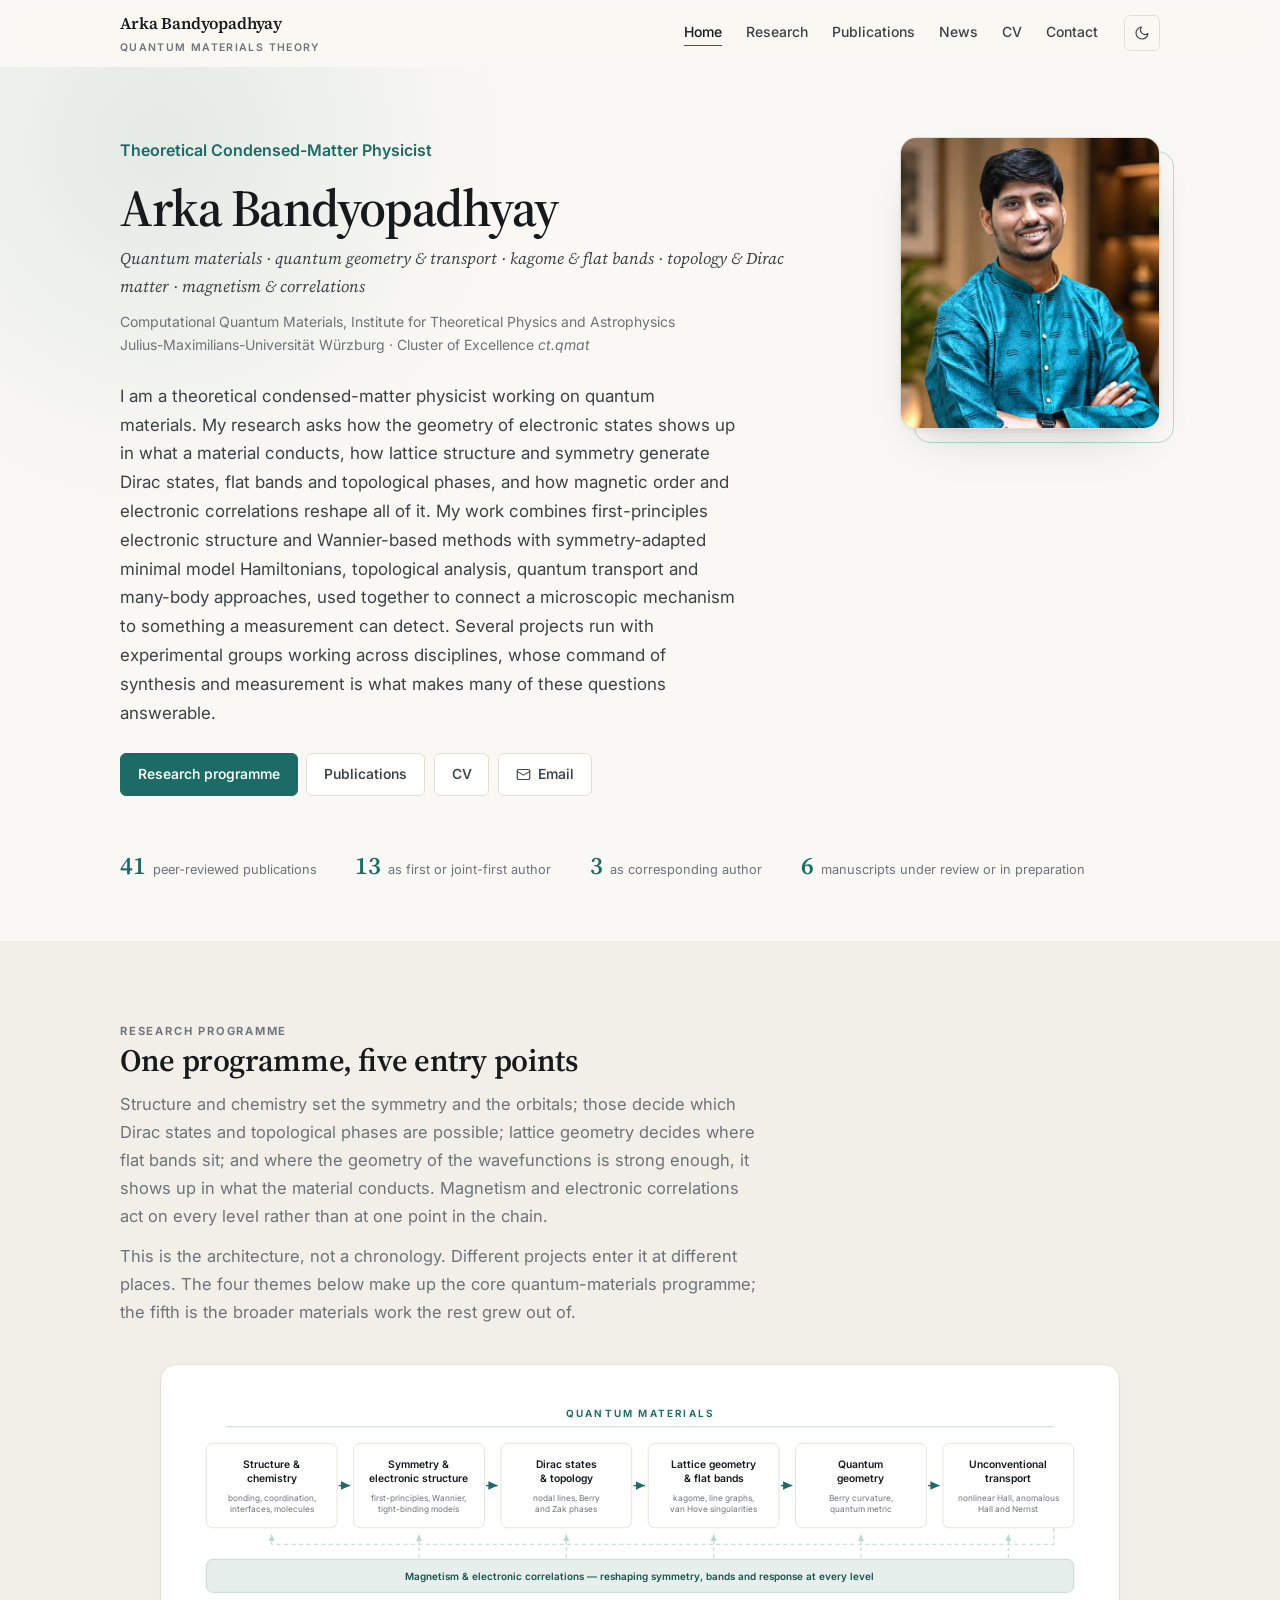
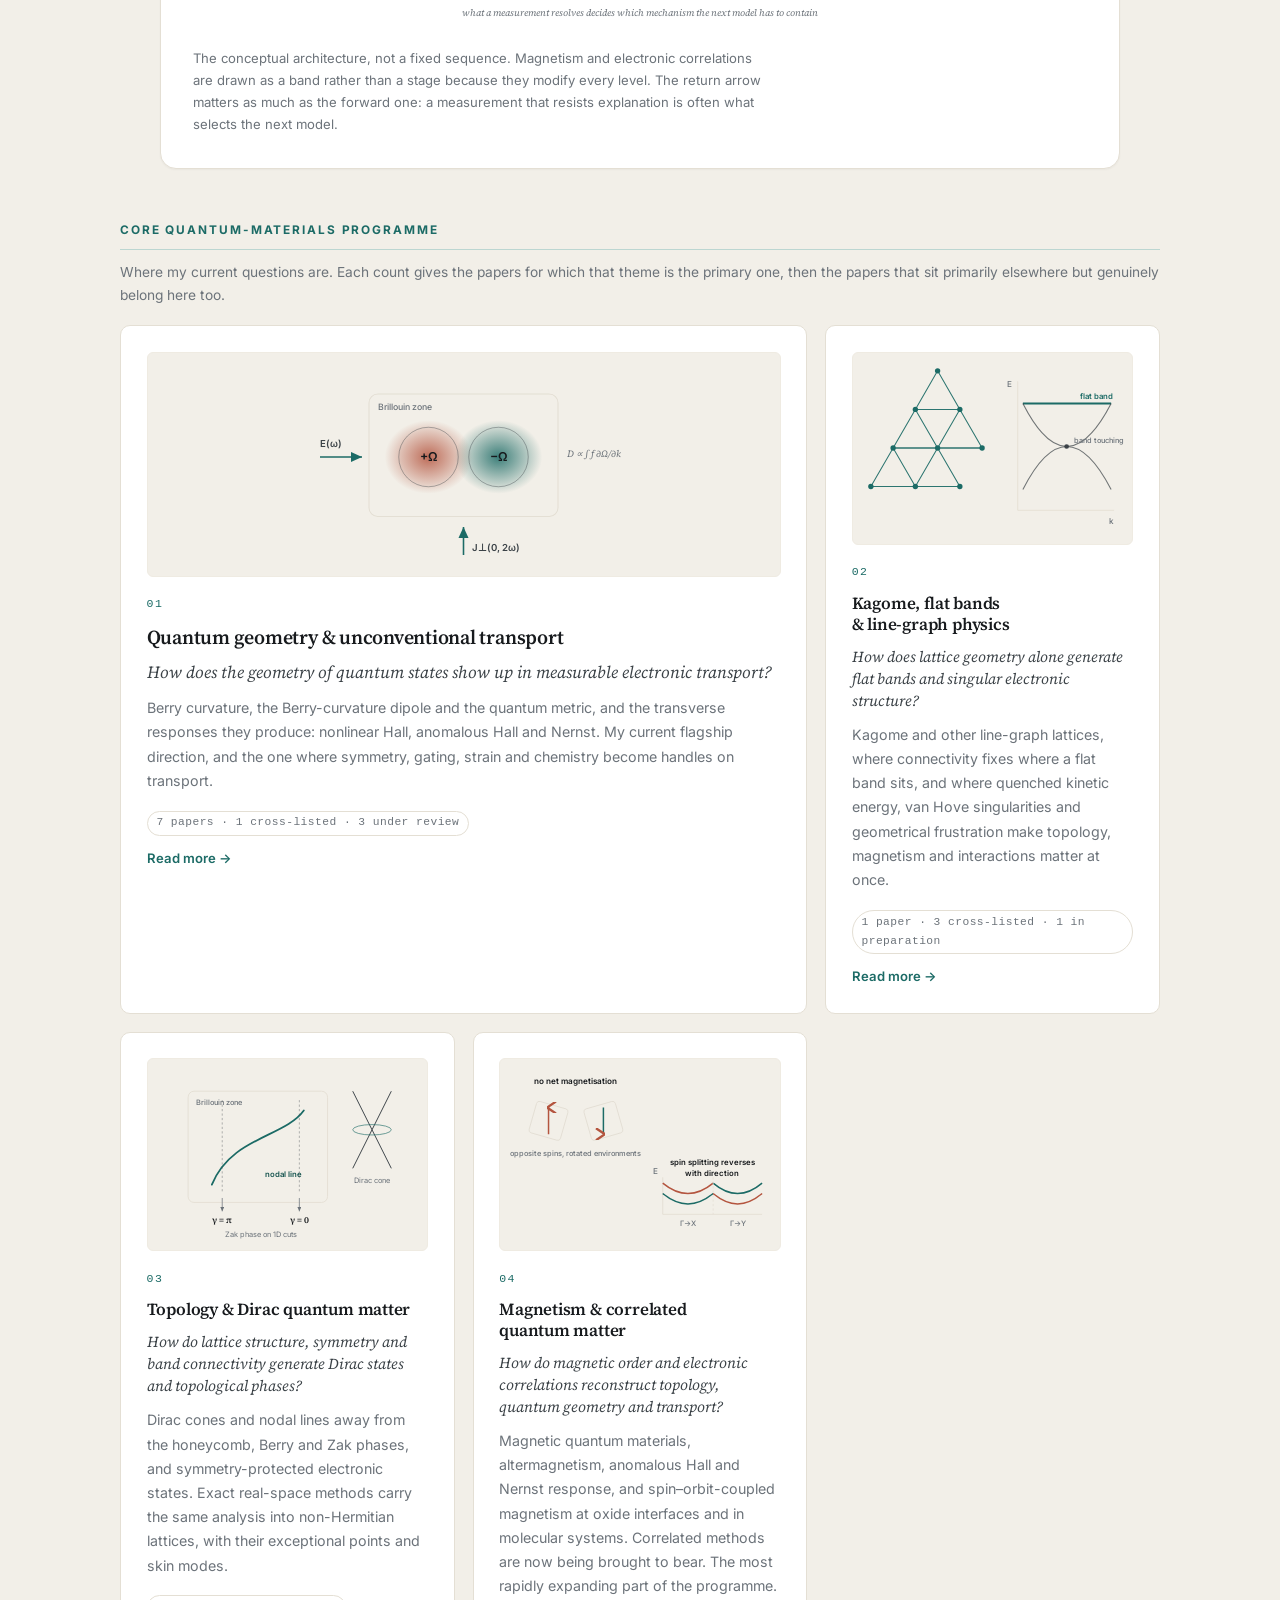
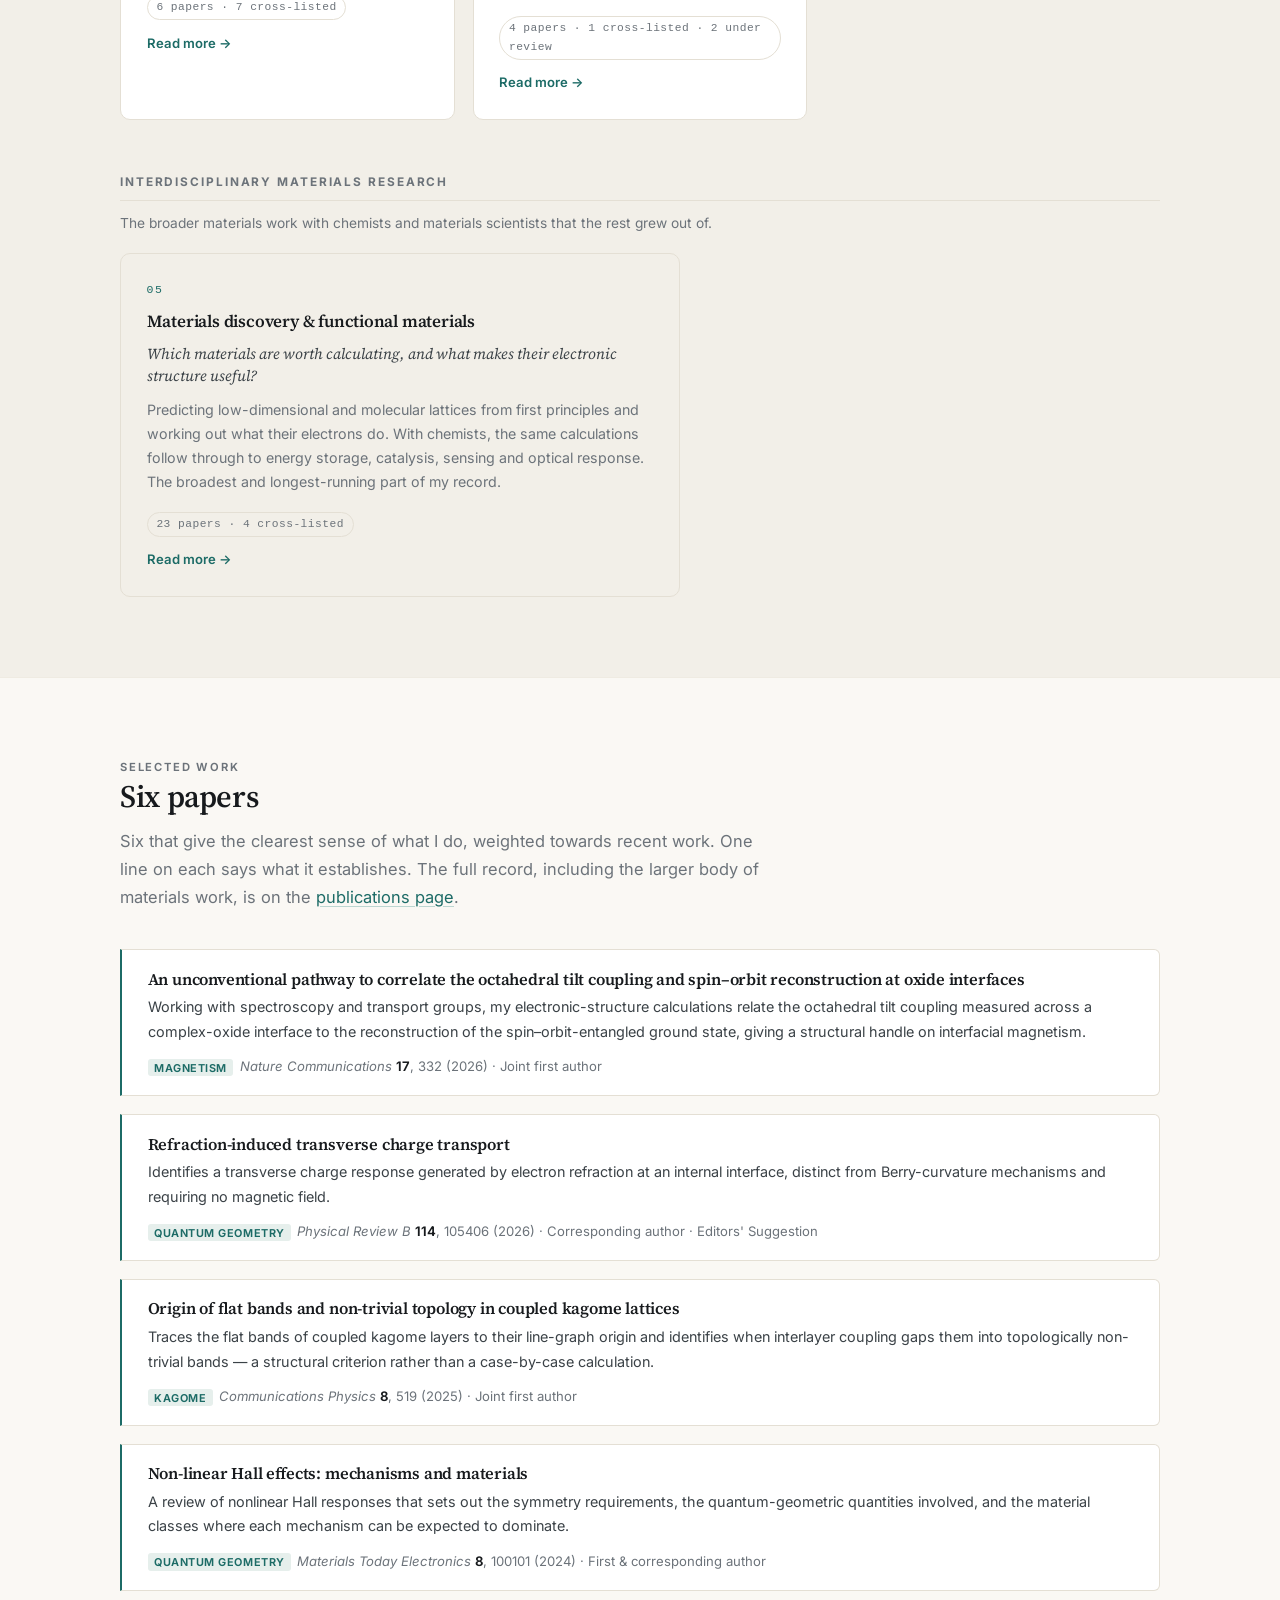
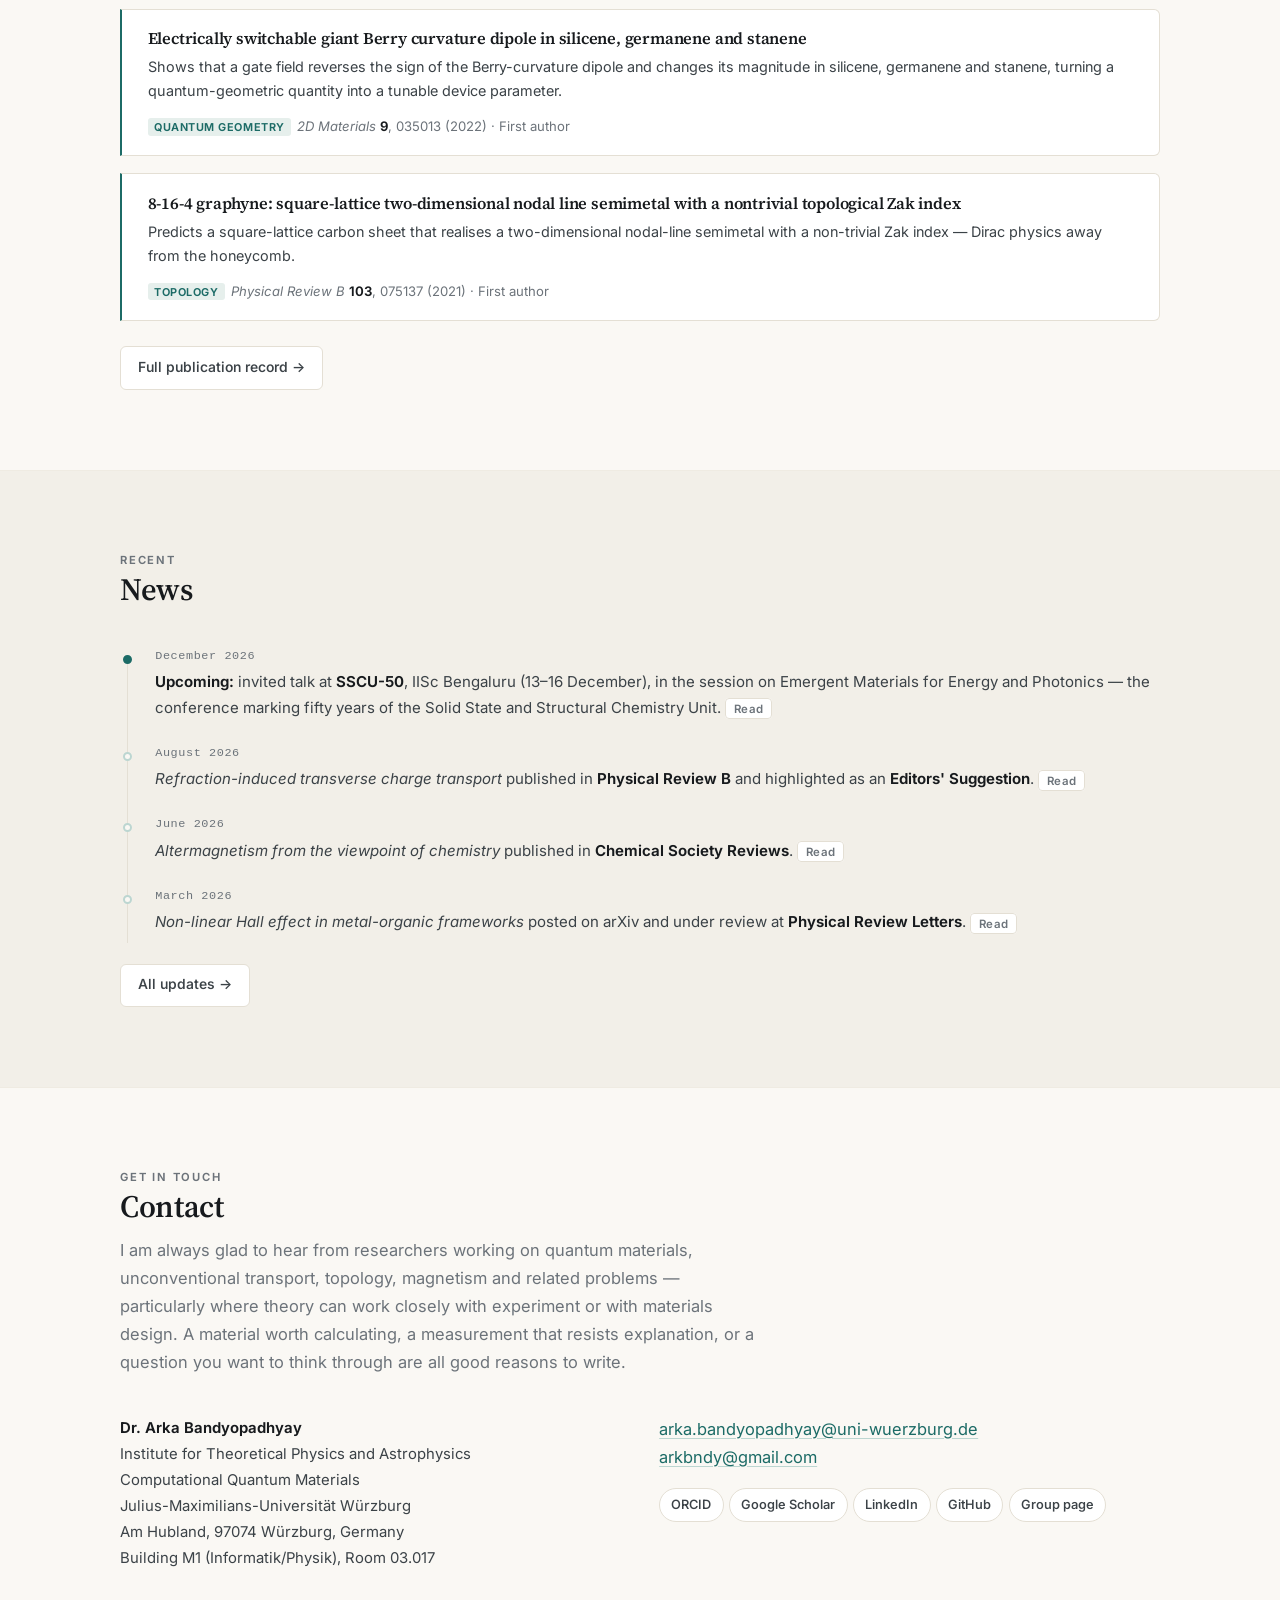
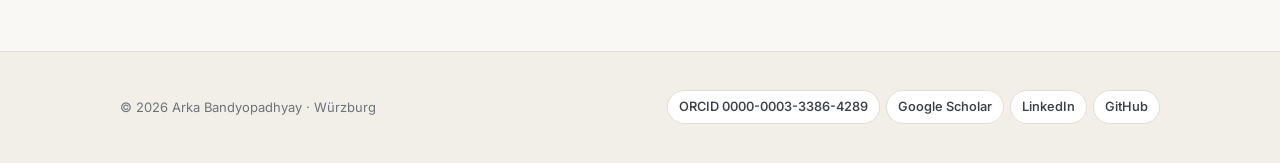
==== index.html @ 9d1864e3 "Rework the methods sentence on the home page Minimal model Hamiltonians named explicitly, the hedge " ====
<!DOCTYPE html>
<html lang="en">
<head>
<meta charset="utf-8">
<meta name="viewport" content="width=device-width, initial-scale=1">
<title>Arka Bandyopadhyay — Quantum Materials Theory</title>
<meta name="description" content="Arka Bandyopadhyay is a theoretical condensed-matter physicist at Universität Würzburg working on quantum materials: quantum geometry and unconventional transport, kagome and flat-band physics, topology and Dirac matter, magnetism and electronic correlations.">
<meta name="author" content="Arka Bandyopadhyay">
<link rel="canonical" href="https://arkbndy.github.io/">

<meta property="og:type" content="profile">
<meta property="og:site_name" content="Arka Bandyopadhyay">
<meta property="og:title" content="Arka Bandyopadhyay — Quantum Materials Theory">
<meta property="og:description" content="Arka Bandyopadhyay is a theoretical condensed-matter physicist at Universität Würzburg working on quantum materials: quantum geometry and unconventional transport, kagome and flat-band physics, topology and Dirac matter, magnetism and electronic correlations.">
<meta property="og:url" content="https://arkbndy.github.io/">
<meta property="og:image" content="https://arkbndy.github.io/assets/img/portrait.jpg">
<meta name="twitter:card" content="summary">

<link rel="preconnect" href="https://fonts.googleapis.com">
<link rel="preconnect" href="https://fonts.gstatic.com" crossorigin>
<link href="https://fonts.googleapis.com/css2?family=Inter:wght@400;500;600;700&family=Source+Serif+4:ital,opsz,wght@0,8..60,400;0,8..60,600;1,8..60,400&display=swap" rel="stylesheet">
<link rel="stylesheet" href="assets/css/style.css">
<link rel="icon" href="assets/img/favicon.svg" type="image/svg+xml">

<script type="application/ld+json">
{
  "@context": "https://schema.org",
  "@type": "Person",
  "name": "Arka Bandyopadhyay",
  "givenName": "Arka",
  "familyName": "Bandyopadhyay",
  "jobTitle": "Postdoctoral Researcher in Theoretical Condensed Matter Physics",
  "email": "mailto:arka.bandyopadhyay@uni-wuerzburg.de",
  "url": "https://arkbndy.github.io/",
  "image": "https://arkbndy.github.io/assets/img/portrait.jpg",
  "affiliation": {
    "@type": "Organization",
    "name": "Julius-Maximilians-Universit\u00e4t W\u00fcrzburg",
    "department": "Institute for Theoretical Physics and Astrophysics"
  },
  "memberOf": { "@type": "Organization", "name": "Cluster of Excellence ct.qmat" },
  "knowsAbout": ["Quantum materials","Theoretical condensed matter physics","Quantum geometry",
    "Berry curvature","Nonlinear Hall effect","Topological materials","Flat bands","Kagome lattices",
    "Altermagnetism","Electronic correlations","Spin-orbit coupling","Oxide interfaces",
    "Density functional theory","Wannier functions","Quantum transport","Two-dimensional materials"],
  "identifier": "https://orcid.org/0000-0003-3386-4289",
  "sameAs": [
    "https://orcid.org/0000-0003-3386-4289",
    "https://scholar.google.com/citations?user=EcM27vQAAAAJ",
    "https://www.linkedin.com/in/arka-bandyopadhyay-315293381/",
    "https://github.com/arkbndy",
    "https://www.physik.uni-wuerzburg.de/en/cqm/team/postdocs/dr-arka-bandyopadhyay/"
  ]
}
</script>
</head>
<body>
<a class="skip" href="#main">Skip to content</a>

<header class="site-header">
  <div class="wrap nav">
    <a class="brand" href="index.html"><b>Arka Bandyopadhyay</b><span>Quantum Materials Theory</span></a>
    <nav aria-label="Primary">
      <ul class="nav-links" id="nav-links">
        <li><a href="index.html" aria-current="page">Home</a></li>
        <li><a href="research.html">Research</a></li>
        <li><a href="publications.html">Publications</a></li>
        <li><a href="news.html">News</a></li>
        <li><a href="cv.html">CV</a></li>
        <li><a href="index.html#contact">Contact</a></li>
      </ul>
    </nav>
    <button class="icon-btn theme-toggle" type="button" aria-label="Switch colour theme">
      <svg class="icon-moon" viewBox="0 0 24 24" fill="none" stroke="currentColor" stroke-width="1.7" stroke-linecap="round" stroke-linejoin="round" aria-hidden="true"><path d="M21 12.8A9 9 0 1 1 11.2 3a7 7 0 0 0 9.8 9.8z"/></svg>
      <svg class="icon-sun" viewBox="0 0 24 24" fill="none" stroke="currentColor" stroke-width="1.7" stroke-linecap="round" stroke-linejoin="round" aria-hidden="true"><circle cx="12" cy="12" r="4"/><path d="M12 2v2M12 20v2M4.9 4.9l1.4 1.4M17.7 17.7l1.4 1.4M2 12h2M20 12h2M4.9 19.1l1.4-1.4M17.7 6.3l1.4-1.4"/></svg>
    </button>
    <button class="icon-btn nav-toggle" type="button" aria-label="Open menu" aria-expanded="false" aria-controls="nav-links">
      <svg viewBox="0 0 24 24" fill="none" stroke="currentColor" stroke-width="2" stroke-linecap="round" aria-hidden="true"><path d="M3 6h18M3 12h18M3 18h18"/></svg>
    </button>
  </div>
</header>
<main id="main">

<section class="hero">
  <div class="wrap">
    <div class="hero-grid">
      <div>
        <p class="kicker">Theoretical Condensed-Matter Physicist</p>
        <h1>Arka Bandyopadhyay</h1>
        <p class="keywords">Quantum materials &middot; quantum geometry &amp; transport &middot; kagome &amp; flat bands &middot; topology &amp; Dirac matter &middot; magnetism &amp; correlations</p>
        <p class="affil">Computational Quantum Materials, Institute for Theoretical Physics and Astrophysics<br>
          Julius-Maximilians-Universit&auml;t W&uuml;rzburg &middot; Cluster of Excellence <em>ct.qmat</em></p>
        <p class="lede">I am a theoretical condensed-matter physicist working on quantum materials.
          My research asks how the geometry of electronic states shows up in what a material conducts, how
          lattice structure and symmetry generate Dirac states, flat bands and topological phases, and how
          magnetic order and electronic correlations reshape all of it. My work combines first-principles
          electronic structure and Wannier-based methods with symmetry-adapted minimal model Hamiltonians,
          topological analysis, quantum transport and many-body approaches, used together to connect a
          microscopic mechanism to something a measurement can detect. Several projects run with
          experimental groups working across disciplines, whose command of synthesis and measurement is
          what makes many of these questions answerable.</p>
        <div class="actions">
          <a class="btn btn--primary" href="research.html">Research programme</a>
          <a class="btn" href="publications.html">Publications</a>
          <a class="btn" href="cv.html">CV</a>
          <a class="btn" href="mailto:arka.bandyopadhyay@uni-wuerzburg.de">
            <svg viewBox="0 0 24 24" fill="none" stroke="currentColor" stroke-width="1.8" stroke-linecap="round" stroke-linejoin="round" aria-hidden="true"><rect x="2" y="4" width="20" height="16" rx="2"/><path d="m2 7 10 6 10-6"/></svg>
            Email</a>
        </div>
      </div>
      <div class="portrait-frame">
        <img class="portrait" src="assets/img/portrait.jpg" width="560" height="627"
             alt="Arka Bandyopadhyay">
      </div>
    </div>
  </div>
</section>

<section class="section" style="padding-block:0 clamp(2.4rem,5vw,3.4rem)">
  <div class="wrap"><div class="record" id="record"></div></div>
</section>

<section class="section section--tint" id="programme">
  <div class="wrap">
    <div class="section-head">
      <p class="eyebrow">Research programme</p>
      <h2>One programme, five entry points</h2>
      <p>Structure and chemistry set the symmetry and the orbitals; those decide which Dirac states and
        topological phases are possible; lattice geometry decides where flat bands sit; and where the
        geometry of the wavefunctions is strong enough, it shows up in what the material conducts.
        Magnetism and electronic correlations act on every level rather than at one point in the
        chain.</p>
      <p>This is the architecture, not a chronology. Different projects enter it at different places. The
        four themes below make up the core quantum-materials programme; the fifth is the broader materials
        work the rest grew out of.</p>
    </div>
    <figure class="map">
      <div class="map-scroll" tabindex="0" role="group" aria-label="Diagram: how the research programme moves from structure to measurement (scrollable)"><svg viewBox="0 0 1080 280" role="img" aria-labelledby="maptitle mapdesc">
  <title id="maptitle">The conceptual architecture of the research programme</title>
  <desc id="mapdesc">Six linked levels: materials and structure; symmetry and electronic structure;
  Dirac states and topology; lattice geometry and flat bands; quantum geometry; unconventional transport
  and measurable response. A band beneath them marks magnetism and electronic correlations, which modify
  every level, and a return arrow runs from measurement back to the models.</desc>
  <defs>
    <marker id="mArrow" markerWidth="9" markerHeight="9" refX="7" refY="3.2" orient="auto">
      <path d="M0,0 L7,3.2 L0,6.4 z" style="fill:var(--accent)"/>
    </marker>
    <marker id="mArrowSoft" markerWidth="8" markerHeight="8" refX="6.4" refY="2.9" orient="auto">
      <path d="M0,0 L6.4,2.9 L0,5.8 z" style="fill:var(--accent-line)"/>
    </marker>
  </defs>

  <text x="540" y="24" text-anchor="middle" style="fill:var(--accent);font:650 12px var(--sans);letter-spacing:.22em">QUANTUM MATERIALS</text>
  <line x1="40" y1="36" x2="1040" y2="36" style="stroke:var(--accent-line);stroke-width:1"/>

  <g style="fill:var(--surface);stroke:var(--rule);stroke-width:1">
    <rect x="16"  y="56" width="158" height="102" rx="8"/>
    <rect x="194" y="56" width="158" height="102" rx="8"/>
    <rect x="372" y="56" width="158" height="102" rx="8"/>
    <rect x="550" y="56" width="158" height="102" rx="8"/>
    <rect x="728" y="56" width="158" height="102" rx="8"/>
    <rect x="906" y="56" width="158" height="102" rx="8"/>
  </g>

  <g style="fill:var(--ink);font:600 12.5px var(--sans)" text-anchor="middle">
    <text x="95"  y="86">Structure &amp;</text><text x="95"  y="103">chemistry</text>
    <text x="273" y="86">Symmetry &amp;</text><text x="273" y="103">electronic structure</text>
    <text x="451" y="86">Dirac states</text><text x="451" y="103">&amp; topology</text>
    <text x="629" y="86">Lattice geometry</text><text x="629" y="103">&amp; flat bands</text>
    <text x="807" y="86">Quantum</text><text x="807" y="103">geometry</text>
    <text x="985" y="86">Unconventional</text><text x="985" y="103">transport</text>
  </g>
  <g style="fill:var(--muted);font:400 10px var(--sans)" text-anchor="middle">
    <text x="95"  y="126">bonding, coordination,</text><text x="95"  y="139">interfaces, molecules</text>
    <text x="273" y="126">first-principles, Wannier,</text><text x="273" y="139">tight-binding models</text>
    <text x="451" y="126">nodal lines, Berry</text><text x="451" y="139">and Zak phases</text>
    <text x="629" y="126">kagome, line graphs,</text><text x="629" y="139">van Hove singularities</text>
    <text x="807" y="126">Berry curvature,</text><text x="807" y="139">quantum metric</text>
    <text x="985" y="126">nonlinear Hall, anomalous</text><text x="985" y="139">Hall and Nernst</text>
  </g>

  <g style="stroke:var(--accent);stroke-width:1.6;fill:none" marker-end="url(#mArrow)">
    <path d="M176 107 H190"/><path d="M354 107 H368"/><path d="M532 107 H546"/>
    <path d="M710 107 H724"/><path d="M888 107 H902"/>
  </g>

  <rect x="16" y="196" width="1048" height="40" rx="8" style="fill:var(--accent-soft);stroke:var(--accent-line);stroke-width:1"/>
  <text x="540" y="221" text-anchor="middle" style="fill:var(--accent-2);font:600 12px var(--sans)">Magnetism &amp; electronic correlations &mdash; reshaping symmetry, bands and response at every level</text>
  <g style="stroke:var(--accent-line);stroke-width:1.3;fill:none;stroke-dasharray:4 4" marker-end="url(#mArrowSoft)">
    <path d="M273 194 V166"/><path d="M451 194 V166"/><path d="M629 194 V166"/>
    <path d="M807 194 V166"/><path d="M985 194 V166"/>
  </g>

  <path d="M1040 158 V178 H95 V166" style="stroke:var(--accent-line);stroke-width:1.3;fill:none;stroke-dasharray:5 4" marker-end="url(#mArrowSoft)"/>
  <text x="540" y="264" text-anchor="middle" style="fill:var(--muted);font:italic 400 11.5px var(--serif)">what a measurement resolves decides which mechanism the next model has to contain</text>
</svg></div>
      <figcaption>The conceptual architecture, not a fixed sequence. Magnetism and electronic
        correlations are drawn as a band rather than a stage because they modify every level. The return
        arrow matters as much as the forward one: a measurement that resists explanation is often what
        selects the next model.</figcaption>
    </figure>
    <div class="tier-head" style="margin-top:var(--s6)">
      <h3>Core quantum-materials programme</h3>
      <p>Where my current questions are. Each count gives the papers for which that theme is the primary
        one, then the papers that sit primarily elsewhere but genuinely belong here too.</p>
    </div>
    <div class="pillars">
        <a class="pillar-card pillar-card--lead" href="research.html#geometry">
          <span class="card-fig" aria-hidden="true"><svg viewBox="0 0 360 240" role="img" aria-label="Berry curvature distributed asymmetrically over a Fermi surface, converting a drive at frequency omega into a transverse current at twice omega">
  <defs>
    <radialGradient id="gPos"><stop offset="0" stop-color="#b4553f" stop-opacity=".85"/><stop offset="1" stop-color="#b4553f" stop-opacity="0"/></radialGradient>
    <radialGradient id="gNeg"><stop offset="0" stop-color="#1c6b66" stop-opacity=".85"/><stop offset="1" stop-color="#1c6b66" stop-opacity="0"/></radialGradient>
    <marker id="gArr" markerWidth="9" markerHeight="9" refX="7" refY="3.2" orient="auto"><path d="M0,0 L7,3.2 L0,6.4 z" style="fill:var(--accent)"/></marker>
  </defs>
  <rect x="72" y="40" width="216" height="140" rx="10" style="fill:none;stroke:var(--rule);stroke-width:1.2"/>
  <text x="82" y="58" style="fill:var(--muted);font:500 10px var(--sans)">Brillouin zone</text>
  <ellipse cx="140" cy="112" rx="50" ry="42" fill="url(#gPos)"/>
  <ellipse cx="220" cy="112" rx="50" ry="42" fill="url(#gNeg)"/>
  <path d="M106 112 a34 34 0 1 0 68 0 a34 34 0 1 0 -68 0" style="fill:none;stroke:var(--ink-2);stroke-width:1;opacity:.45"/>
  <path d="M186 112 a34 34 0 1 0 68 0 a34 34 0 1 0 -68 0" style="fill:none;stroke:var(--ink-2);stroke-width:1;opacity:.45"/>
  <text x="140" y="117" text-anchor="middle" style="fill:var(--ink);font:600 14px var(--sans)">+&#937;</text>
  <text x="220" y="117" text-anchor="middle" style="fill:var(--ink);font:600 14px var(--sans)">&#8722;&#937;</text>
  <path d="M16 112 H64" style="stroke:var(--accent);stroke-width:1.8;fill:none" marker-end="url(#gArr)"/>
  <text x="16" y="100" style="fill:var(--ink-2);font:600 11px var(--sans)">E(&#969;)</text>
  <path d="M180 224 V192" style="stroke:var(--accent);stroke-width:1.8;fill:none" marker-end="url(#gArr)"/>
  <text x="190" y="219" style="fill:var(--ink-2);font:600 11px var(--sans)">J&#8869;(0, 2&#969;)</text>
  <text x="298" y="112" style="fill:var(--muted);font:italic 400 11px var(--serif)">D &#8733; &#8747; f &#8706;&#937;/&#8706;k</text>
</svg></span>
          <span class="n">01</span>
          <h3>Quantum geometry &amp; unconventional transport</h3>
          <p class="q">How does the geometry of quantum states show up in measurable electronic transport?</p>
          <p>Berry curvature, the Berry-curvature dipole and the quantum metric, and the transverse responses they produce: nonlinear Hall, anomalous Hall and Nernst. My current flagship direction, and the one where symmetry, gating, strain and chemistry become handles on transport.</p>
          <span class="count">7 papers &middot; 1 cross-listed &middot; 3 under review</span>
          <span class="more">Read more &rarr;</span>
        </a>
        <a class="pillar-card" href="research.html#kagome">
          <span class="card-fig" aria-hidden="true"><svg viewBox="0 0 360 240" role="img" aria-label="A kagome lattice and its band structure, showing a flat band above two dispersive bands that touch at a Dirac point">
  <g style="stroke:var(--accent);stroke-width:1.4;fill:none;opacity:.92">
    <path d="M16 172 L46 120 L76 172 Z"/><path d="M76 172 L106 120 L136 172 Z"/>
    <path d="M46 120 L76 68 L106 120 Z"/><path d="M106 120 L136 68 L166 120 Z"/>
    <path d="M76 68 L106 16 L136 68 Z"/>
    <path d="M46 120 H166"/><path d="M16 172 H136"/><path d="M76 68 H136"/>
  </g>
  <g style="fill:var(--accent)">
    <circle cx="46" cy="120" r="3.6"/><circle cx="106" cy="120" r="3.6"/><circle cx="166" cy="120" r="3.6"/>
    <circle cx="16" cy="172" r="3.6"/><circle cx="76" cy="172" r="3.6"/><circle cx="136" cy="172" r="3.6"/>
    <circle cx="76" cy="68" r="3.6"/><circle cx="136" cy="68" r="3.6"/><circle cx="106" cy="16" r="3.6"/>
  </g>
  <path d="M214 204 V30 M214 204 H344" style="stroke:var(--rule);stroke-width:1.2;fill:none"/>
  <path d="M221 60 H340" style="stroke:var(--accent);stroke-width:2.8;fill:none"/>
  <path d="M221 176 Q280 60 340 176" style="stroke:var(--ink-2);stroke-width:1.5;fill:none;opacity:.7"/>
  <path d="M221 60 Q280 176 340 60" style="stroke:var(--ink-2);stroke-width:1.5;fill:none;opacity:.7"/>
  <circle cx="280" cy="118" r="3.2" style="fill:var(--ink-2)"/>
  <text x="343" y="54" text-anchor="end" style="fill:var(--accent);font:600 10.5px var(--sans)">flat band</text>
  <text x="290" y="113" style="fill:var(--muted);font:500 10px var(--sans)">band touching</text>
  <text x="207" y="38" text-anchor="end" style="fill:var(--muted);font:500 11px var(--sans)">E</text>
  <text x="344" y="222" text-anchor="end" style="fill:var(--muted);font:500 11px var(--sans)">k</text>
</svg></span>
          <span class="n">02</span>
          <h3>Kagome, flat bands &amp; line-graph physics</h3>
          <p class="q">How does lattice geometry alone generate flat bands and singular electronic structure?</p>
          <p>Kagome and other line-graph lattices, where connectivity fixes where a flat band sits, and where quenched kinetic energy, van Hove singularities and geometrical frustration make topology, magnetism and interactions matter at once.</p>
          <span class="count">1 paper &middot; 3 cross-listed &middot; 1 in preparation</span>
          <span class="more">Read more &rarr;</span>
        </a>
        <a class="pillar-card" href="research.html#topology">
          <span class="card-fig" aria-hidden="true"><svg viewBox="0 0 360 240" role="img" aria-label="A nodal line in a two-dimensional Brillouin zone, with one-dimensional cuts on either side carrying Zak phases of pi and zero">
  <defs>
    <marker id="tArr" markerWidth="8" markerHeight="8" refX="6.2" refY="2.8" orient="auto"><path d="M0,0 L6.2,2.8 L0,5.6 z" style="fill:var(--muted)"/></marker>
  </defs>
  <rect x="46" y="34" width="188" height="150" rx="8" style="fill:none;stroke:var(--rule);stroke-width:1.2"/>
  <text x="56" y="52" style="fill:var(--muted);font:500 10px var(--sans)">Brillouin zone</text>
  <path d="M78 160 C104 96, 176 96, 202 60" style="fill:none;stroke:var(--accent);stroke-width:2.4;stroke-linecap:round"/>
  <text x="150" y="150" style="fill:var(--accent-2);font:600 10.5px var(--sans)">nodal line</text>
  <g style="stroke:var(--ink-2);stroke-width:1;opacity:.5;stroke-dasharray:3 3">
    <path d="M92 46 V172"/><path d="M196 46 V172"/>
  </g>
  <g style="stroke:var(--muted);stroke-width:1;fill:none" marker-end="url(#tArr)">
    <path d="M92 178 V196"/><path d="M196 178 V196"/>
  </g>
  <text x="92"  y="212" text-anchor="middle" style="fill:var(--ink);font:600 12px var(--serif)">&#947; = &#960;</text>
  <text x="196" y="212" text-anchor="middle" style="fill:var(--ink);font:600 12px var(--serif)">&#947; = 0</text>
  <text x="144" y="230" text-anchor="middle" style="fill:var(--muted);font:400 10px var(--sans)">Zak phase on 1D cuts</text>
  <g transform="translate(268,60)">
    <path d="M0 78 L26 26 L52 78" style="fill:none;stroke:var(--ink-2);stroke-width:1.3"/>
    <path d="M0 -26 L26 26 L52 -26" style="fill:none;stroke:var(--ink-2);stroke-width:1.3"/>
    <ellipse cx="26" cy="26" rx="26" ry="7" style="fill:none;stroke:var(--accent);stroke-width:1.2;opacity:.7"/>
    <text x="26" y="98" text-anchor="middle" style="fill:var(--muted);font:400 10px var(--sans)">Dirac cone</text>
  </g>
</svg></span>
          <span class="n">03</span>
          <h3>Topology &amp; Dirac quantum matter</h3>
          <p class="q">How do lattice structure, symmetry and band connectivity generate Dirac states and topological phases?</p>
          <p>Dirac cones and nodal lines away from the honeycomb, Berry and Zak phases, and symmetry-protected electronic states. Exact real-space methods carry the same analysis into non-Hermitian lattices, with their exceptional points and skin modes.</p>
          <span class="count">6 papers &middot; 7 cross-listed</span>
          <span class="more">Read more &rarr;</span>
        </a>
        <a class="pillar-card" href="research.html#magnetism">
          <span class="card-fig" aria-hidden="true"><svg viewBox="0 0 360 240" role="img" aria-label="Two magnetic sublattices in rotated crystal environments, and bands whose spin splitting reverses between two directions in the Brillouin zone">
  <defs><marker id="sUp" markerWidth="8" markerHeight="8" refX="4" refY="1" orient="auto"><path d="M0,6 L4,0 L8,6" style="fill:none;stroke:#b4553f;stroke-width:1.6"/></marker></defs>
  <g style="stroke:var(--rule);stroke-width:1.2;fill:none">
    <g transform="rotate(16 56 74)"><rect x="34" y="52" width="44" height="44" rx="4"/></g>
    <g transform="rotate(-16 130 74)"><rect x="108" y="52" width="44" height="44" rx="4"/></g>
  </g>
  <g style="stroke:#b4553f;stroke-width:2;fill:none"><path d="M56 92 V56" marker-end="url(#sUp)"/></g>
  <g style="stroke:var(--accent);stroke-width:2;fill:none"><path d="M130 56 V92" marker-end="url(#sUp)"/></g>
  <text x="93" y="122" text-anchor="middle" style="fill:var(--muted);font:500 10px var(--sans)">opposite spins, rotated environments</text>
  <text x="93" y="24" text-anchor="middle" style="fill:var(--ink);font:600 11px var(--sans)">no net magnetisation</text>

  <path d="M210 200 V150 M210 200 H344" style="stroke:var(--rule);stroke-width:1.2"/>
  <path d="M210 158 Q244 186 278 158" style="stroke:#b4553f;stroke-width:2;fill:none"/>
  <path d="M210 172 Q244 200 278 172" style="stroke:var(--accent);stroke-width:2;fill:none"/>
  <path d="M278 172 Q311 200 344 172" style="stroke:#b4553f;stroke-width:2;fill:none"/>
  <path d="M278 158 Q311 186 344 158" style="stroke:var(--accent);stroke-width:2;fill:none"/>
  <line x1="278" y1="150" x2="278" y2="200" style="stroke:var(--rule);stroke-width:1;stroke-dasharray:3 3"/>
  <text x="244" y="216" text-anchor="middle" style="fill:var(--muted);font:500 10px var(--sans)">&#915;&#8594;X</text>
  <text x="311" y="216" text-anchor="middle" style="fill:var(--muted);font:500 10px var(--sans)">&#915;&#8594;Y</text>
  <text x="203" y="145" text-anchor="end" style="fill:var(--muted);font:500 11px var(--sans)">E</text>
  <text x="277" y="134" text-anchor="middle" style="fill:var(--ink);font:600 10.5px var(--sans)">spin splitting reverses</text><text x="277" y="148" text-anchor="middle" style="fill:var(--ink);font:600 10.5px var(--sans)">with direction</text>
</svg></span>
          <span class="n">04</span>
          <h3>Magnetism &amp; correlated quantum matter</h3>
          <p class="q">How do magnetic order and electronic correlations reconstruct topology, quantum geometry and transport?</p>
          <p>Magnetic quantum materials, altermagnetism, anomalous Hall and Nernst response, and spin&ndash;orbit-coupled magnetism at oxide interfaces and in molecular systems. Correlated methods are now being brought to bear. The most rapidly expanding part of the programme.</p>
          <span class="count">4 papers &middot; 1 cross-listed &middot; 2 under review</span>
          <span class="more">Read more &rarr;</span>
        </a>
    </div>

    <div class="tier-head tier-head--quiet">
      <h3>Interdisciplinary materials research</h3>
      <p>The broader materials work with chemists and materials scientists that the rest grew out of.</p>
    </div>
    <div class="pillars pillars--quiet">
        <a class="pillar-card" href="research.html#materials">
          <span class="card-fig" aria-hidden="true"><svg viewBox="0 0 360 240" role="img" aria-label="A square-and-octagon carbon network and an anisotropic Dirac cone">
  <g style="stroke:var(--accent);stroke-width:1.4;fill:none;opacity:.92">
    <rect x="30" y="30" width="36" height="36"/><rect x="104" y="30" width="36" height="36"/>
    <rect x="30" y="104" width="36" height="36"/><rect x="104" y="104" width="36" height="36"/>
    <path d="M66 48 H104 M66 122 H104 M48 66 V104 M122 66 V104"/>
    <path d="M30 48 H12 M140 48 H158 M30 122 H12 M140 122 H158 M48 30 V12 M122 30 V12 M48 140 V158 M122 140 V158"/>
  </g>
  <g style="fill:var(--accent)">
    <circle cx="30" cy="30" r="3.2"/><circle cx="66" cy="30" r="3.2"/><circle cx="30" cy="66" r="3.2"/><circle cx="66" cy="66" r="3.2"/>
    <circle cx="104" cy="30" r="3.2"/><circle cx="140" cy="30" r="3.2"/><circle cx="104" cy="66" r="3.2"/><circle cx="140" cy="66" r="3.2"/>
    <circle cx="30" cy="104" r="3.2"/><circle cx="66" cy="104" r="3.2"/><circle cx="30" cy="140" r="3.2"/><circle cx="66" cy="140" r="3.2"/>
    <circle cx="104" cy="104" r="3.2"/><circle cx="140" cy="104" r="3.2"/><circle cx="104" cy="140" r="3.2"/><circle cx="140" cy="140" r="3.2"/>
  </g>
  <text x="12" y="184" style="fill:var(--muted);font:500 10px var(--sans)">square-and-octagon carbon network</text>
  <path d="M204 206 L272 122 L340 206" style="stroke:var(--accent);stroke-width:1.8;fill:none"/>
  <path d="M204 38 L272 122 L340 38" style="stroke:var(--accent);stroke-width:1.8;fill:none"/>
  <ellipse cx="272" cy="206" rx="68" ry="14" style="fill:none;stroke:var(--rule);stroke-width:1.1"/>
  <ellipse cx="272" cy="38" rx="68" ry="14" style="fill:none;stroke:var(--rule);stroke-width:1.1"/>
  <circle cx="272" cy="122" r="4" style="fill:var(--accent)"/>
  <text x="282" y="119" style="fill:var(--muted);font:500 10px var(--sans)">Dirac point</text>
</svg></span>
          <span class="n">05</span>
          <h3>Materials discovery &amp; functional materials</h3>
          <p class="q">Which materials are worth calculating, and what makes their electronic structure useful?</p>
          <p>Predicting low-dimensional and molecular lattices from first principles and working out what their electrons do. With chemists, the same calculations follow through to energy storage, catalysis, sensing and optical response. The broadest and longest-running part of my record.</p>
          <span class="count">23 papers &middot; 4 cross-listed</span>
          <span class="more">Read more &rarr;</span>
        </a>
    </div>
  </div>
</section>

<section class="section">
  <div class="wrap">
    <div class="section-head">
      <p class="eyebrow">Selected work</p>
      <h2>Six papers</h2>
      <p>Six that give the clearest sense of what I do, weighted towards recent work. One line on each
        says what it establishes. The full record, including the larger body of materials work, is on the
        <a href="publications.html">publications page</a>.</p>
    </div>
    <div class="selected" id="selected-pubs"></div>
    <div class="actions" style="margin-top:var(--s4)">
      <a class="btn" href="publications.html">Full publication record &rarr;</a>
    </div>
  </div>
</section>

<section class="section section--tint">
  <div class="wrap">
    <div class="section-head"><p class="eyebrow">Recent</p><h2>News</h2></div>
    <ul class="timeline news-compact" data-news="4"></ul>
    <noscript>
      <p class="nojs">The news feed is generated from a data file, which needs JavaScript. Recent papers
        and talks are listed on <a href="https://orcid.org/0000-0003-3386-4289" rel="noopener">ORCID</a>.</p>
    </noscript>

    <div class="actions" style="margin-top:var(--s2)"><a class="btn" href="news.html">All updates &rarr;</a></div>
  </div>
</section>

<section class="section" id="contact">
  <div class="wrap">
    <div class="section-head">
      <p class="eyebrow">Get in touch</p>
      <h2>Contact</h2>
      <p>I am always glad to hear from researchers working on quantum materials, unconventional transport,
        topology, magnetism and related problems &mdash; particularly where theory can work closely with
        experiment or with materials design. A material worth calculating, a measurement that resists
        explanation, or a question you want to think through are all good reasons to write.</p>
    </div>
    <div class="contact-grid">
      <address>
        <strong>Dr. Arka Bandyopadhyay</strong><br>
        Institute for Theoretical Physics and Astrophysics<br>
        Computational Quantum Materials<br>
        Julius-Maximilians-Universit&auml;t W&uuml;rzburg<br>
        Am Hubland, 97074 W&uuml;rzburg, Germany<br>
        Building M1 (Informatik/Physik), Room 03.017
      </address>
      <div>
        <p><a href="mailto:arka.bandyopadhyay@uni-wuerzburg.de">arka.bandyopadhyay@uni-wuerzburg.de</a><br>
           <a href="mailto:arkbndy@gmail.com">arkbndy@gmail.com</a></p>
        <div class="idlinks" style="margin-top:var(--s3)">
          <a href="https://orcid.org/0000-0003-3386-4289" target="_blank" rel="noopener">ORCID</a>
          <a href="https://scholar.google.com/citations?user=EcM27vQAAAAJ" target="_blank" rel="noopener">Google Scholar</a>
          <a href="https://www.linkedin.com/in/arka-bandyopadhyay-315293381/" target="_blank" rel="noopener">LinkedIn</a>
          <a href="https://github.com/arkbndy" target="_blank" rel="noopener">GitHub</a>
          <a href="https://www.physik.uni-wuerzburg.de/en/cqm/team/postdocs/dr-arka-bandyopadhyay/" target="_blank" rel="noopener">Group page</a>
        </div>
      </div>
    </div>
  </div>
</section>

</main>

<footer class="site-footer">
  <div class="wrap footer-inner">
    <p>&copy; <span id="year">2026</span> Arka Bandyopadhyay &middot; W&uuml;rzburg</p>
    <div class="idlinks">
      <a href="https://orcid.org/0000-0003-3386-4289" target="_blank" rel="noopener">ORCID 0000-0003-3386-4289</a>
      <a href="https://scholar.google.com/citations?user=EcM27vQAAAAJ" target="_blank" rel="noopener">Google Scholar</a>
      <a href="https://www.linkedin.com/in/arka-bandyopadhyay-315293381/" target="_blank" rel="noopener">LinkedIn</a>
      <a href="https://github.com/arkbndy" target="_blank" rel="noopener">GitHub</a>
    </div>
  </div>
</footer>
<script src="assets/js/site.js"></script>
</body>
</html>
---- assets/css/style.css ----
/* ==========================================================================
   Arka Bandyopadhyay — quantum materials theory
   One stylesheet, no frameworks. Warm paper ground, muted teal accent.
   ========================================================================== */

/* ---------- Tokens ------------------------------------------------------ */
:root {
  --paper:       #faf8f4;
  --paper-2:     #f2efe8;
  --surface:     #ffffff;
  --ink:         #171a1d;
  --ink-2:       #3b4247;
  --muted:       #6c737a;
  --rule:        #e4dfd4;
  --rule-soft:   #efebe2;

  --accent:      #1c6b66;
  --accent-2:    #16544f;
  --accent-soft: #e6efec;
  --accent-line: #bcd6d1;
  --gold:        #8a6a2c;
  --gold-soft:   #f6efe0;

  --shadow-sm: 0 1px 2px rgba(23,26,29,.04);
  --shadow:    0 1px 2px rgba(23,26,29,.04), 0 10px 26px -16px rgba(23,26,29,.22);
  --shadow-lg: 0 2px 4px rgba(23,26,29,.05), 0 22px 50px -26px rgba(23,26,29,.28);

  --r-sm: 6px;
  --r:    10px;
  --r-lg: 16px;

  --serif: "Source Serif 4", "Iowan Old Style", Charter, "Palatino Linotype", Georgia, serif;
  --sans:  "Inter", -apple-system, BlinkMacSystemFont, "Segoe UI", Roboto, Helvetica, Arial, sans-serif;
  --mono:  ui-monospace, SFMono-Regular, "SF Mono", Menlo, Consolas, monospace;

  --wrap:  1120px;
  --prose: 68ch;

  --s1: .35rem;  --s2: .7rem;   --s3: 1.1rem;  --s4: 1.6rem;
  --s5: 2.4rem;  --s6: 3.4rem;  --s7: 5rem;
}

:root[data-theme="dark"] {
  --paper:       #101315;
  --paper-2:     #171b1e;
  --surface:     #171b1e;
  --ink:         #e9eae8;
  --ink-2:       #c3c8c9;
  --muted:       #929a9d;
  --rule:        #262c30;
  --rule-soft:   #1e2326;
  --accent:      #6fbdb4;
  --accent-2:    #94d3cb;
  --accent-soft: #16302e;
  --accent-line: #2d4c49;
  --gold:        #d3b071;
  --gold-soft:   #2a2317;
  --shadow-sm: 0 1px 2px rgba(0,0,0,.4);
  --shadow:    0 1px 2px rgba(0,0,0,.4), 0 10px 26px -16px rgba(0,0,0,.7);
  --shadow-lg: 0 2px 4px rgba(0,0,0,.45), 0 22px 50px -26px rgba(0,0,0,.8);
}

@media (prefers-color-scheme: dark) {
  :root:not([data-theme="light"]) {
    --paper:       #101315;
    --paper-2:     #171b1e;
    --surface:     #171b1e;
    --ink:         #e9eae8;
    --ink-2:       #c3c8c9;
    --muted:       #929a9d;
    --rule:        #262c30;
    --rule-soft:   #1e2326;
    --accent:      #6fbdb4;
    --accent-2:    #94d3cb;
    --accent-soft: #16302e;
    --accent-line: #2d4c49;
    --gold:        #d3b071;
    --gold-soft:   #2a2317;
    --shadow-sm: 0 1px 2px rgba(0,0,0,.4);
    --shadow:    0 1px 2px rgba(0,0,0,.4), 0 10px 26px -16px rgba(0,0,0,.7);
    --shadow-lg: 0 2px 4px rgba(0,0,0,.45), 0 22px 50px -26px rgba(0,0,0,.8);
  }
}

/* ---------- Base -------------------------------------------------------- */
*, *::before, *::after { box-sizing: border-box; }
html { -webkit-text-size-adjust: 100%; scroll-behavior: smooth; scroll-padding-top: 84px; }
body {
  margin: 0;
  background: var(--paper);
  color: var(--ink);
  font-family: var(--sans);
  font-size: 16.5px;
  line-height: 1.7;
  font-feature-settings: "kern" 1, "liga" 1;
  -webkit-font-smoothing: antialiased;
  text-rendering: optimizeLegibility;
  overflow-x: hidden;
}
img, svg { max-width: 100%; }
img { height: auto; display: block; }

a { color: var(--accent); text-decoration-color: var(--accent-line); text-underline-offset: 3px; }
a:hover { color: var(--accent-2); text-decoration-color: currentColor; }

h1, h2, h3, h4 {
  font-family: var(--serif);
  font-weight: 600;
  line-height: 1.22;
  letter-spacing: -.012em;
  text-wrap: balance;
  margin: 0 0 var(--s2);
  color: var(--ink);
}
sub, sup { font-size: .72em; line-height: 0; position: relative; vertical-align: baseline; }
sub { bottom: -.25em; } sup { top: -.5em; }

p { margin: 0 0 var(--s3); }
ul, ol { margin: 0 0 var(--s3); padding-left: 1.2em; }
li { margin-bottom: .3em; }
strong { font-weight: 650; color: var(--ink); }
em { font-style: italic; }
:focus-visible { outline: 2px solid var(--accent); outline-offset: 3px; border-radius: 3px; }
::selection { background: var(--accent-soft); color: var(--ink); }

/* ---------- Layout ------------------------------------------------------ */
.wrap { width: 100%; max-width: var(--wrap); margin-inline: auto; padding-inline: clamp(20px, 5vw, 40px); }
.prose { max-width: var(--prose); }
.section { padding-block: clamp(3.2rem, 7vw, var(--s7)); }
.section--tint { background: var(--paper-2); border-block: 1px solid var(--rule-soft); }
.stack > * + * { margin-top: var(--s3); }

.eyebrow {
  font-size: .7rem; font-weight: 650; letter-spacing: .16em; text-transform: uppercase;
  color: var(--accent); margin: 0 0 var(--s2);
}
.section-head { max-width: 64ch; margin-bottom: var(--s5); }
.section-head h1,
.section-head h2 { font-size: clamp(1.5rem, 2.6vw, 1.95rem); margin-bottom: var(--s2); }
.section-head p { color: var(--muted); margin: 0; }
.section-head p + p { margin-top: var(--s2); }

/* research-page opening: first paragraph carries a little more weight */
.section-head--lede { max-width: 72ch; }
.section-head--lede > p:first-of-type {
  font-size: 1.08rem; color: var(--ink-2); line-height: 1.62;
}


.nojs { color: var(--muted); font-size: .9rem; border: 1px solid var(--rule); border-radius: var(--r-sm); padding: var(--s3); background: var(--paper-2); }

.rule { border: 0; border-top: 1px solid var(--rule); margin: var(--s5) 0; }

/* ---------- Skip link --------------------------------------------------- */
.skip {
  position: absolute; left: -9999px; top: 0; z-index: 300;
  background: var(--accent); color: var(--paper); padding: .65rem 1.1rem; border-radius: 0 0 var(--r-sm) 0;
  font-weight: 600; text-decoration: none;
}
.skip:focus { left: 0; }

/* ---------- Header ------------------------------------------------------ */
.site-header {
  position: sticky; top: 0; z-index: 100;
  background: color-mix(in srgb, var(--paper) 86%, transparent);
  backdrop-filter: saturate(180%) blur(14px);
  -webkit-backdrop-filter: saturate(180%) blur(14px);
  border-bottom: 1px solid transparent;
  transition: border-color .25s ease;
}
.site-header.is-scrolled { border-bottom-color: var(--rule); }
.nav { display: flex; align-items: center; gap: var(--s4); min-height: 66px; }
.brand { margin-right: auto; text-decoration: none; color: var(--ink); white-space: nowrap; }
.brand:hover { color: var(--accent); }
.brand b { display: block; font-family: var(--serif); font-weight: 600; font-size: 1.03rem; letter-spacing: -.01em; }
.brand span {
  display: block; font-size: .655rem; font-weight: 600; letter-spacing: .13em;
  text-transform: uppercase; color: var(--muted); margin-top: 1px;
}
.nav-links { display: flex; gap: 1.5rem; align-items: center; list-style: none; margin: 0; padding: 0; }
.nav-links a {
  color: var(--ink-2); font-size: .875rem; font-weight: 500; text-decoration: none;
  padding: .35rem 0; border-bottom: 1.5px solid transparent; transition: color .16s, border-color .16s;
}
.nav-links a:hover { color: var(--accent); }
.nav-links a[aria-current="page"] { color: var(--ink); border-bottom-color: var(--accent); }

.icon-btn {
  flex: none; background: none; border: 1px solid var(--rule); color: var(--ink-2);
  width: 36px; height: 36px; border-radius: var(--r-sm); cursor: pointer; padding: 0;
  display: inline-flex; align-items: center; justify-content: center;
  transition: background .16s, color .16s, border-color .16s;
}
.icon-btn:hover { background: var(--accent-soft); color: var(--accent); border-color: var(--accent-line); }
.icon-btn svg { width: 16px; height: 16px; }
.nav-toggle { display: none; }

.icon-moon { display: block; } .icon-sun { display: none; }
:root[data-theme="dark"] .icon-moon { display: none; }
:root[data-theme="dark"] .icon-sun  { display: block; }
@media (prefers-color-scheme: dark) {
  :root:not([data-theme="light"]) .icon-moon { display: none; }
  :root:not([data-theme="light"]) .icon-sun  { display: block; }
}
:root[data-theme="light"] .icon-moon { display: block; }
:root[data-theme="light"] .icon-sun  { display: none; }

@media (max-width: 860px) {
  .nav-toggle { display: inline-flex; }
  .nav-links {
    position: absolute; top: 100%; left: 0; right: 0; flex-direction: column;
    align-items: stretch; gap: 0; background: var(--surface);
    border-bottom: 1px solid var(--rule); box-shadow: var(--shadow);
    padding: .4rem clamp(20px, 5vw, 40px) 1rem;
  }
  .nav-links[hidden] { display: none; }
  .nav-links a { display: block; padding: .6rem 0; font-size: .95rem; border-bottom: none; }
}

/* ---------- Hero -------------------------------------------------------- */
.hero { padding-block: clamp(2.6rem, 6vw, 4.4rem) clamp(2rem, 4vw, 3rem); position: relative; overflow: hidden; }
.hero::before {
  content: ""; position: absolute; inset: -55% 50% auto -25%; height: 130%; z-index: 0;
  background: radial-gradient(closest-side, color-mix(in srgb, var(--accent) 10%, transparent), transparent 72%);
  pointer-events: none;
}
.hero .wrap { position: relative; z-index: 1; }
.hero-grid { display: grid; grid-template-columns: minmax(0,1fr) 260px; gap: clamp(2rem, 5vw, 4.5rem); align-items: start; }
.hero h1 { font-size: clamp(2.3rem, 5vw, 3.25rem); letter-spacing: -.028em; margin-bottom: var(--s1); }
.hero .kicker { font-size: 1rem; font-weight: 600; color: var(--accent); margin-bottom: var(--s2); }
.hero .keywords {
  font-family: var(--serif); font-size: 1.02rem; color: var(--ink-2); font-style: italic;
  margin-bottom: var(--s2);
}
.hero .affil { font-size: .875rem; color: var(--muted); margin-bottom: var(--s4); line-height: 1.6; }
.hero .lede { font-size: 1.06rem; color: var(--ink-2); max-width: 56ch; margin-bottom: var(--s4); }

.portrait-frame { position: relative; }
.portrait {
  width: 100%; aspect-ratio: 1 / 1.12; object-fit: cover; object-position: center 18%;
  border-radius: var(--r-lg); border: 1px solid var(--rule);
  box-shadow: var(--shadow-lg); background: var(--paper-2);
}
.portrait-frame::after {
  content: ""; position: absolute; inset: 14px -14px -14px 14px;
  border: 1px solid var(--accent-line); border-radius: var(--r-lg); z-index: -1;
}
@media (max-width: 860px) {
  .hero-grid { grid-template-columns: 1fr; }
  .portrait-frame { max-width: 186px; order: -1; margin-bottom: var(--s2); }
  .portrait-frame::after { inset: 10px -10px -10px 10px; }
}

/* ---------- Buttons ----------------------------------------------------- */
.actions { display: flex; flex-wrap: wrap; gap: .55rem; }
.btn {
  display: inline-flex; align-items: center; gap: .45rem; white-space: nowrap;
  padding: .55rem 1.05rem; border-radius: var(--r-sm); font-size: .87rem; font-weight: 550;
  border: 1px solid var(--rule); color: var(--ink-2); background: var(--surface);
  text-decoration: none; transition: transform .16s ease, box-shadow .16s ease, border-color .16s, color .16s;
}
.btn:hover { color: var(--accent); border-color: var(--accent-line); transform: translateY(-1px); box-shadow: var(--shadow-sm); }
.btn--primary { background: var(--accent); border-color: var(--accent); color: #fff; }
.btn--primary:hover { background: var(--accent-2); border-color: var(--accent-2); color: #fff; }
:root[data-theme="dark"] .btn--primary { color: #0f1214; }
:root[data-theme="dark"] .btn--primary:hover { color: #0f1214; }
@media (prefers-color-scheme: dark) {
  :root:not([data-theme="light"]) .btn--primary,
  :root:not([data-theme="light"]) .btn--primary:hover { color: #0f1214; }
}
.btn svg { width: 15px; height: 15px; flex: none; }

/* ---------- Programme map ---------------------------------------------- */
.map { border: 1px solid var(--rule); border-radius: var(--r-lg); background: var(--surface); padding: clamp(1.2rem, 3vw, 2rem); box-shadow: var(--shadow-sm); }
.map-scroll { overflow-x: auto; -webkit-overflow-scrolling: touch; }
.map-scroll svg { display: block; width: 100%; min-width: 880px; height: auto; }
.map-scroll:focus-visible { outline: 2px solid var(--accent); outline-offset: 4px; border-radius: var(--r-sm); }
.map figcaption { font-size: .82rem; color: var(--muted); margin-top: var(--s3); max-width: 72ch; }

/* ---------- Research cards ---------------------------------------------- */
.pillars { display: grid; grid-template-columns: repeat(auto-fit, minmax(270px, 1fr)); gap: var(--s3); }
.pillar-card {
  display: flex; flex-direction: column; text-decoration: none;
  background: var(--surface); border: 1px solid var(--rule); border-radius: var(--r);
  padding: var(--s4); transition: transform .18s ease, box-shadow .18s ease, border-color .18s ease;
}
.pillar-card:hover { transform: translateY(-3px); box-shadow: var(--shadow); border-color: var(--accent-line); }
.pillar-card .n {
  font-family: var(--mono); font-size: .72rem; letter-spacing: .12em; color: var(--accent);
  margin-bottom: var(--s2);
}
.pillar-card h3 { font-size: 1.06rem; margin-bottom: var(--s2); }
.pillar-card p { font-size: .89rem; color: var(--muted); margin: 0; }
.pillar-card .count {
  align-self: flex-start; margin-top: var(--s3);
  font-family: var(--mono); font-size: .705rem; letter-spacing: .04em; color: var(--muted);
  border: 1px solid var(--rule); border-radius: 999px; padding: .12rem .55rem;
}
.pillar-card .more { margin-top: var(--s2); font-size: .82rem; font-weight: 600; color: var(--accent); }

/* card figure, question, and the two-tier hierarchy */
.pillar-card .card-fig {
  display: block; margin: 0 0 var(--s3); border: 1px solid var(--rule-soft); border-radius: var(--r-sm);
  background: var(--paper-2); padding: .4rem; overflow: hidden;
}
.pillar-card .card-fig svg { display: block; width: 100%; height: auto; }
.pillar-card .q {
  font-family: var(--serif); font-style: italic; font-size: .95rem; color: var(--ink-2);
  margin: 0 0 var(--s2); line-height: 1.45;
}
.pillar-card--lead { grid-column: span 2; }
.pillar-card--lead h3 { font-size: 1.24rem; }
.pillar-card--lead .q { font-size: 1.06rem; }
.pillar-card--lead .card-fig svg { max-height: 210px; width: auto; margin-inline: auto; }
@media (max-width: 860px) { .pillar-card--lead { grid-column: auto; } }

.pillars--quiet { max-width: 560px; }
.pillars--quiet .pillar-card { background: var(--paper-2); }
.pillars--quiet .card-fig { display: none; }

.tier-head { margin: var(--s6) 0 var(--s3); }
.tier-head h2, .tier-head h3 {
  font-family: var(--sans); font-size: .74rem; font-weight: 700; letter-spacing: .16em;
  text-transform: uppercase; color: var(--accent); margin: 0 0 var(--s1);
  padding-bottom: var(--s2); border-bottom: 1px solid var(--accent-line);
}
.tier-head p { font-size: .86rem; color: var(--muted); margin: var(--s2) 0 0; }
.tier-head--quiet h2, .tier-head--quiet h3 { color: var(--muted); border-bottom-color: var(--rule); }

/* research-page theme extras */
.pillar .question {
  font-family: var(--serif); font-size: 1.06rem; font-style: italic; color: var(--accent-2);
  margin: 0 0 var(--s3); line-height: 1.4;
}
.pillar .subtheme {
  margin: var(--s4) 0; padding: var(--s3) var(--s4);
  border: 1px solid var(--rule); border-left: 3px solid var(--accent-line);
  border-radius: 0 var(--r-sm) var(--r-sm) 0; background: var(--surface);
}
.pillar .subtheme h3 {
  font-family: var(--sans); font-size: .72rem; font-weight: 700; letter-spacing: .13em;
  text-transform: uppercase; color: var(--accent); margin-bottom: var(--s2);
}
.pillar .subtheme p { font-size: .93rem; }
.pillar .subgroups { display: grid; gap: var(--s3); margin: var(--s4) 0; }
.pillar .subgroups h3.sg {
  font-family: var(--sans); font-size: .7rem; font-weight: 700; letter-spacing: .13em;
  text-transform: uppercase; color: var(--muted); margin-bottom: var(--s1);
}
.pillar .subgroups p { font-size: .89rem; margin: 0; }
.meta-pairs {
  margin: var(--s4) 0 0; padding-top: var(--s3); border-top: 1px solid var(--rule-soft);
  display: grid; grid-template-columns: max-content 1fr; gap: var(--s2) var(--s4);
}
.meta-pairs dt {
  font-family: var(--sans); font-size: .68rem; font-weight: 700; letter-spacing: .12em;
  text-transform: uppercase; color: var(--accent); padding-top: .18rem;
}
.meta-pairs dd { margin: 0; font-size: .875rem; color: var(--ink-2); line-height: 1.6; }
@media (max-width: 620px) {
  .meta-pairs { grid-template-columns: 1fr; gap: var(--s1) 0; }
  .meta-pairs dd { margin-bottom: var(--s2); }
}
.evolution { margin-bottom: var(--s5); }
.evolution h2 { font-size: 1.18rem; margin-bottom: var(--s3); }
.evolution p { color: var(--ink-2); }

.theme-nav {
  display: flex; flex-wrap: wrap; gap: .5rem;
  padding: var(--s3) 0 0; border-top: 1px solid var(--rule-soft);
}
.theme-nav a {
  display: inline-flex; align-items: center; gap: .45rem;
  font-size: .82rem; font-weight: 500; text-decoration: none; color: var(--ink-2);
  border: 1px solid var(--rule); border-radius: 999px; padding: .34rem .8rem;
  background: var(--surface); transition: color .15s, border-color .15s, background .15s;
}
.theme-nav a span { font-family: var(--mono); font-size: .68rem; color: var(--accent); }
.theme-nav a:hover { color: var(--accent); border-color: var(--accent-line); background: var(--accent-soft); }



/* ---------- Research pillar sections ------------------------------------ */
.pillar {
  display: grid; grid-template-columns: minmax(0,1fr) 360px; gap: clamp(1.5rem, 4vw, 3.2rem);
  align-items: start; padding-block: clamp(2rem, 4vw, 3rem); border-top: 1px solid var(--rule);
  scroll-margin-top: 92px;
}
.pillar:first-of-type { border-top: 0; padding-top: 0; }
.pillar .n { font-family: var(--mono); font-size: .74rem; letter-spacing: .12em; color: var(--accent); display: block; margin-bottom: var(--s1); }
.pillar h2 { font-size: clamp(1.32rem, 2.2vw, 1.62rem); margin-bottom: var(--s2); }
.pillar .pillar-count { font-family: var(--mono); font-size: .72rem; letter-spacing: .06em; color: var(--muted); margin: 0 0 var(--s3); }
.pillar .thesis {
  font-family: var(--serif); font-size: 1.1rem; font-style: italic; color: var(--ink);
  border-left: 2px solid var(--accent-line); padding-left: var(--s3); margin-bottom: var(--s3);
}
.pillar p { color: var(--ink-2); }
.pillar .highlights { list-style: none; padding: 0; margin: 0 0 var(--s3); }
.pillar .highlights li {
  position: relative; padding-left: 1.2rem; font-size: .93rem; color: var(--ink-2); margin-bottom: .5rem;
}
.pillar .highlights li::before {
  content: ""; position: absolute; left: 0; top: .62em; width: 6px; height: 6px;
  border-radius: 50%; background: var(--accent-line);
}
.pillar .figure { position: sticky; top: 96px; display: flex; flex-direction: column; gap: var(--s4); }
.pillar .figure .box { border: 1px solid var(--rule); border-radius: var(--r); background: var(--surface); padding: var(--s3); box-shadow: var(--shadow-sm); }
.pillar .figure figcaption { font-size: .78rem; color: var(--muted); margin-top: var(--s2); line-height: 1.55; }
@media (max-width: 940px) {
  .pillar { grid-template-columns: 1fr; }
  .pillar .figure { position: static; order: -1; max-width: 440px; }
}

.keypapers { margin-top: var(--s3); padding: var(--s3) var(--s4); background: var(--paper-2); border: 1px solid var(--rule-soft); border-radius: var(--r-sm); }
.keypapers h2,
.keypapers h3 { font-family: var(--sans); font-size: .7rem; letter-spacing: .14em; text-transform: uppercase; color: var(--muted); margin-bottom: var(--s2); }
.keypapers ul { list-style: none; padding: 0; margin: 0; }
.keypapers li { font-size: .855rem; line-height: 1.55; margin-bottom: .5rem; }
.keypapers li:last-child { margin-bottom: 0; }
.keypapers .venue { color: var(--muted); }

/* ---------- Selected work ----------------------------------------------- */
.selected { display: grid; gap: var(--s3); }
.selected-item {
  background: var(--surface); border: 1px solid var(--rule); border-left: 2px solid var(--accent);
  border-radius: 0 var(--r-sm) var(--r-sm) 0; padding: var(--s3) var(--s4);
}
.selected-item h3 { font-size: 1.02rem; line-height: 1.35; margin-bottom: var(--s1); }
.selected-item h3 a { color: var(--ink); text-decoration: none; }
.selected-item h3 a:hover { color: var(--accent); text-decoration: underline; }
.selected-item .why { font-size: .9rem; color: var(--ink-2); margin: 0 0 var(--s2); }
.selected-item .meta { font-size: .82rem; color: var(--muted); margin: 0; }
.selected-item .pill {
  font-size: .68rem; font-weight: 650; letter-spacing: .05em; text-transform: uppercase;
  color: var(--accent); background: var(--accent-soft); border-radius: 3px; padding: .1rem .4rem; margin-right: .4rem;
}

/* ---------- Publications ------------------------------------------------ */
.pubtools { display: flex; flex-wrap: wrap; gap: .65rem; align-items: center; margin-bottom: var(--s4); }
.search { position: relative; flex: 1 1 260px; min-width: 210px; }
.search svg { position: absolute; left: 12px; top: 50%; transform: translateY(-50%); width: 15px; height: 15px; color: var(--muted); pointer-events: none; }
.search input {
  width: 100%; padding: .55rem .85rem .55rem 2.2rem; font: inherit; font-size: .9rem;
  border: 1px solid var(--rule); border-radius: var(--r-sm); background: var(--surface); color: var(--ink);
}
.search input:focus { outline: none; border-color: var(--accent); box-shadow: 0 0 0 3px var(--accent-soft); }
.chips { display: flex; flex-wrap: wrap; gap: .35rem; }
.chip {
  font: inherit; font-size: .79rem; font-weight: 550; cursor: pointer;
  padding: .35rem .75rem; border-radius: 999px; border: 1px solid var(--rule);
  background: var(--surface); color: var(--ink-2); transition: all .15s;
}
.chip:hover { border-color: var(--accent-line); color: var(--accent); }
.chip[aria-pressed="true"] { background: var(--accent); border-color: var(--accent); color: #fff; }
:root[data-theme="dark"] .chip[aria-pressed="true"] { color: #0f1214; }
@media (prefers-color-scheme: dark) { :root:not([data-theme="light"]) .chip[aria-pressed="true"] { color: #0f1214; } }

.pubcount { font-size: .82rem; color: var(--muted); margin-bottom: var(--s4); }
.year-group { margin-bottom: var(--s5); }
.year-label {
  font-family: var(--mono); font-size: .8rem; font-weight: 600; letter-spacing: .1em; color: var(--muted);
  padding-bottom: var(--s2); border-bottom: 1px solid var(--rule); margin-bottom: var(--s3);
  position: sticky; top: 66px; background: var(--paper); z-index: 5;
}
.section--tint .year-label { background: var(--paper-2); }
.pub { display: grid; grid-template-columns: 2.7rem minmax(0,1fr); gap: .5rem; padding: var(--s3) 0; border-bottom: 1px solid var(--rule-soft); }
.pub:last-child { border-bottom: 0; }
.pub .idx { font-family: var(--mono); font-size: .78rem; color: var(--muted); padding-top: .2rem; }
.pub .title { font-family: var(--serif); font-size: 1.03rem; font-weight: 600; line-height: 1.38; margin-bottom: var(--s1); }
.pub .authors { font-size: .855rem; color: var(--ink-2); margin-bottom: .2rem; }
.pub .authors .me { font-weight: 700; color: var(--ink); }
.pub .venue { font-size: .855rem; color: var(--muted); margin-bottom: var(--s2); }
.pub .venue em { color: var(--ink-2); }
.pub .links { display: flex; flex-wrap: wrap; gap: .35rem; align-items: center; }
@media (max-width: 560px) { .pub { grid-template-columns: 1fr; gap: 0; } .pub .idx { display: none; } }

.tag {
  font-size: .715rem; font-weight: 600; letter-spacing: .02em; text-decoration: none;
  padding: .16rem .5rem; border-radius: 4px; border: 1px solid var(--rule);
  color: var(--muted); background: var(--surface); transition: all .14s;
}
a.tag:hover { border-color: var(--accent-line); color: var(--accent); background: var(--accent-soft); }
.tag--role { background: var(--accent-soft); color: var(--accent); border-color: var(--accent-line); }
.tag--award { background: var(--gold-soft); color: var(--gold); border-color: color-mix(in srgb, var(--gold) 30%, transparent); }
.tag--note { background: var(--paper-2); }
.empty { padding: var(--s6) 0; text-align: center; color: var(--muted); }

/* ---------- News timeline ----------------------------------------------- */
.timeline { list-style: none; padding: 0; margin: 0; position: relative; }
.timeline::before {
  content: ""; position: absolute; left: 7px; top: .6rem; bottom: .6rem; width: 1px; background: var(--rule);
}
.timeline li { position: relative; padding: 0 0 var(--s4) 2.2rem; }
.timeline li::before {
  content: ""; position: absolute; left: 3px; top: .55rem; width: 9px; height: 9px; border-radius: 50%;
  background: var(--paper); border: 2px solid var(--accent-line);
}
.timeline li:first-child::before { border-color: var(--accent); background: var(--accent); }
.timeline time { display: block; font-family: var(--mono); font-size: .74rem; letter-spacing: .05em; color: var(--muted); margin-bottom: .2rem; }
.timeline .body { font-size: .94rem; color: var(--ink-2); }
.timeline .body strong { color: var(--ink); }
.news-compact li { padding-bottom: var(--s3); }

/* ---------- Collaborators ----------------------------------------------- */
.collab-group { border-top: 1px solid var(--rule-soft); }
.collab-group:first-of-type { border-top: 1px solid var(--rule); }
.collab-group summary {
  cursor: pointer; list-style: none; padding: var(--s3) 0;
  display: flex; align-items: baseline; gap: .6rem; color: var(--ink);
  font-size: .95rem; font-weight: 600;
}
.collab-group summary::-webkit-details-marker { display: none; }
.collab-group summary::after {
  content: "+"; margin-left: auto; font-family: var(--mono); color: var(--accent); font-size: 1rem;
}
.collab-group[open] summary::after { content: "\2013"; }
.collab-group summary:hover { color: var(--accent); }
.collab-group summary .n {
  font-family: var(--mono); font-size: .72rem; color: var(--muted); font-weight: 400;
}
.collab-list {
  display: grid; grid-template-columns: repeat(auto-fill, minmax(258px, 1fr));
  gap: 0 var(--s4); list-style: none; padding: 0 0 var(--s3); margin: 0;
}
.collab-list li { display: flex; align-items: baseline; gap: .5rem; padding: .5rem 0; margin: 0; }
.collab-list li > div { flex: 1 1 auto; min-width: 0; }
.collab-list .who { font-weight: 600; font-size: .9rem; }
.collab-list .where { display: block; font-size: .78rem; color: var(--muted); line-height: 1.45; }
.collab-list .gs {
  flex: none; font-size: .66rem; font-weight: 700; letter-spacing: .04em; text-decoration: none;
  border: 1px solid var(--rule); border-radius: 4px; padding: 0 .42rem;
  min-height: 24px; display: inline-flex; align-items: center;
  color: var(--muted); background: var(--surface); transition: all .14s;
}
.collab-list a.gs:hover { color: var(--accent); border-color: var(--accent-line); background: var(--accent-soft); }

/* ---------- CV ---------------------------------------------------------- */
.cv-block { padding-block: var(--s4); border-top: 1px solid var(--rule); }
.cv-block:first-of-type { border-top: 0; padding-top: 0; }
.cv-block h2 { font-size: 1.2rem; margin-bottom: var(--s3); }
.cv-entry { display: grid; grid-template-columns: minmax(0,1fr) auto; gap: .3rem var(--s4); margin-bottom: var(--s3); align-items: baseline; }
.cv-entry:last-child { margin-bottom: 0; }
.cv-entry .what { font-weight: 600; }
.cv-entry .where { color: var(--muted); font-size: .89rem; font-style: italic; }
.cv-entry .when { font-family: var(--mono); font-size: .76rem; color: var(--muted); white-space: nowrap; }
.cv-entry .detail { grid-column: 1 / -1; font-size: .9rem; color: var(--ink-2); margin: .15rem 0 0; }
@media (max-width: 560px) { .cv-entry { grid-template-columns: 1fr; } .cv-entry .when { order: -1; } }

.tool-grid { display: grid; grid-template-columns: repeat(auto-fit, minmax(228px, 1fr)); gap: var(--s3); }
.tool-card { background: var(--surface); border: 1px solid var(--rule); border-radius: var(--r-sm); padding: var(--s3) var(--s4); }
.tool-card h3 { font-family: var(--sans); font-size: .7rem; letter-spacing: .13em; text-transform: uppercase; color: var(--accent); margin-bottom: var(--s2); }

.tool-card .codes { display: inline-block; margin-top: .5rem; font-family: var(--mono); font-size: .74rem; line-height: 1.55; color: var(--muted); }
.cv-entry .flag {
  display: inline-block; font-family: var(--sans); font-size: .62rem; font-weight: 700;
  letter-spacing: .1em; text-transform: uppercase; vertical-align: 2px; margin-left: .45rem;
  color: var(--gold); background: var(--gold-soft); border: 1px solid color-mix(in srgb, var(--gold) 30%, transparent);
  border-radius: 4px; padding: .05rem .4rem;
}
.tool-card p { font-size: .875rem; color: var(--ink-2); margin: 0; }

/* ---------- Record strip ------------------------------------------------ */
.record { display: flex; flex-wrap: wrap; gap: var(--s5); align-items: baseline; }
.record div { display: flex; align-items: baseline; gap: .5rem; }
.record b { font-family: var(--serif); font-size: 1.55rem; font-weight: 600; color: var(--accent); letter-spacing: -.02em; }
.record span { font-size: .8rem; color: var(--muted); }
@media (max-width: 700px) { .record { gap: var(--s3) var(--s4); } .record b { font-size: 1.35rem; } }

/* ---------- Contact ----------------------------------------------------- */
.contact-grid { display: grid; grid-template-columns: 1fr 1fr; gap: var(--s5); }
@media (max-width: 780px) { .contact-grid { grid-template-columns: 1fr; gap: var(--s4); } }
address { font-style: normal; color: var(--ink-2); font-size: .93rem; line-height: 1.75; }
.idlinks { display: flex; flex-wrap: wrap; gap: .35rem; }
.idlinks a {
  display: inline-flex; align-items: center; gap: .4rem; font-size: .8rem; font-weight: 550;
  color: var(--ink-2); border: 1px solid var(--rule); background: var(--surface);
  padding: .32rem .7rem; border-radius: 999px; text-decoration: none; transition: all .15s;
}
.idlinks a:hover { color: var(--accent); border-color: var(--accent-line); }

/* ---------- Footer ------------------------------------------------------ */
.site-footer { border-top: 1px solid var(--rule); padding-block: var(--s5); background: var(--paper-2); }
.footer-inner { display: flex; flex-wrap: wrap; gap: var(--s3) var(--s5); align-items: center; justify-content: space-between; }
.footer-inner p { margin: 0; font-size: .81rem; color: var(--muted); }

/* ---------- Motion / print ---------------------------------------------- */
@media (prefers-reduced-motion: reduce) {
  *, *::before, *::after { animation-duration: .001ms !important; transition-duration: .001ms !important; }
  html { scroll-behavior: auto; }
}

@media print {
  .site-header, .site-footer, .pubtools, .actions, .icon-btn, .hero::before { display: none !important; }
  body { background: #fff; color: #000; font-size: 10.5pt; line-height: 1.45; }
  .section { padding-block: .6rem; }
  a { color: #000; text-decoration: none; }
  .cv-block { break-inside: avoid; border-top: 1px solid #ccc; }
  .cv-entry, .tool-card { break-inside: avoid; }
  .collab-group[open] .collab-list, .collab-list { display: block; }
}
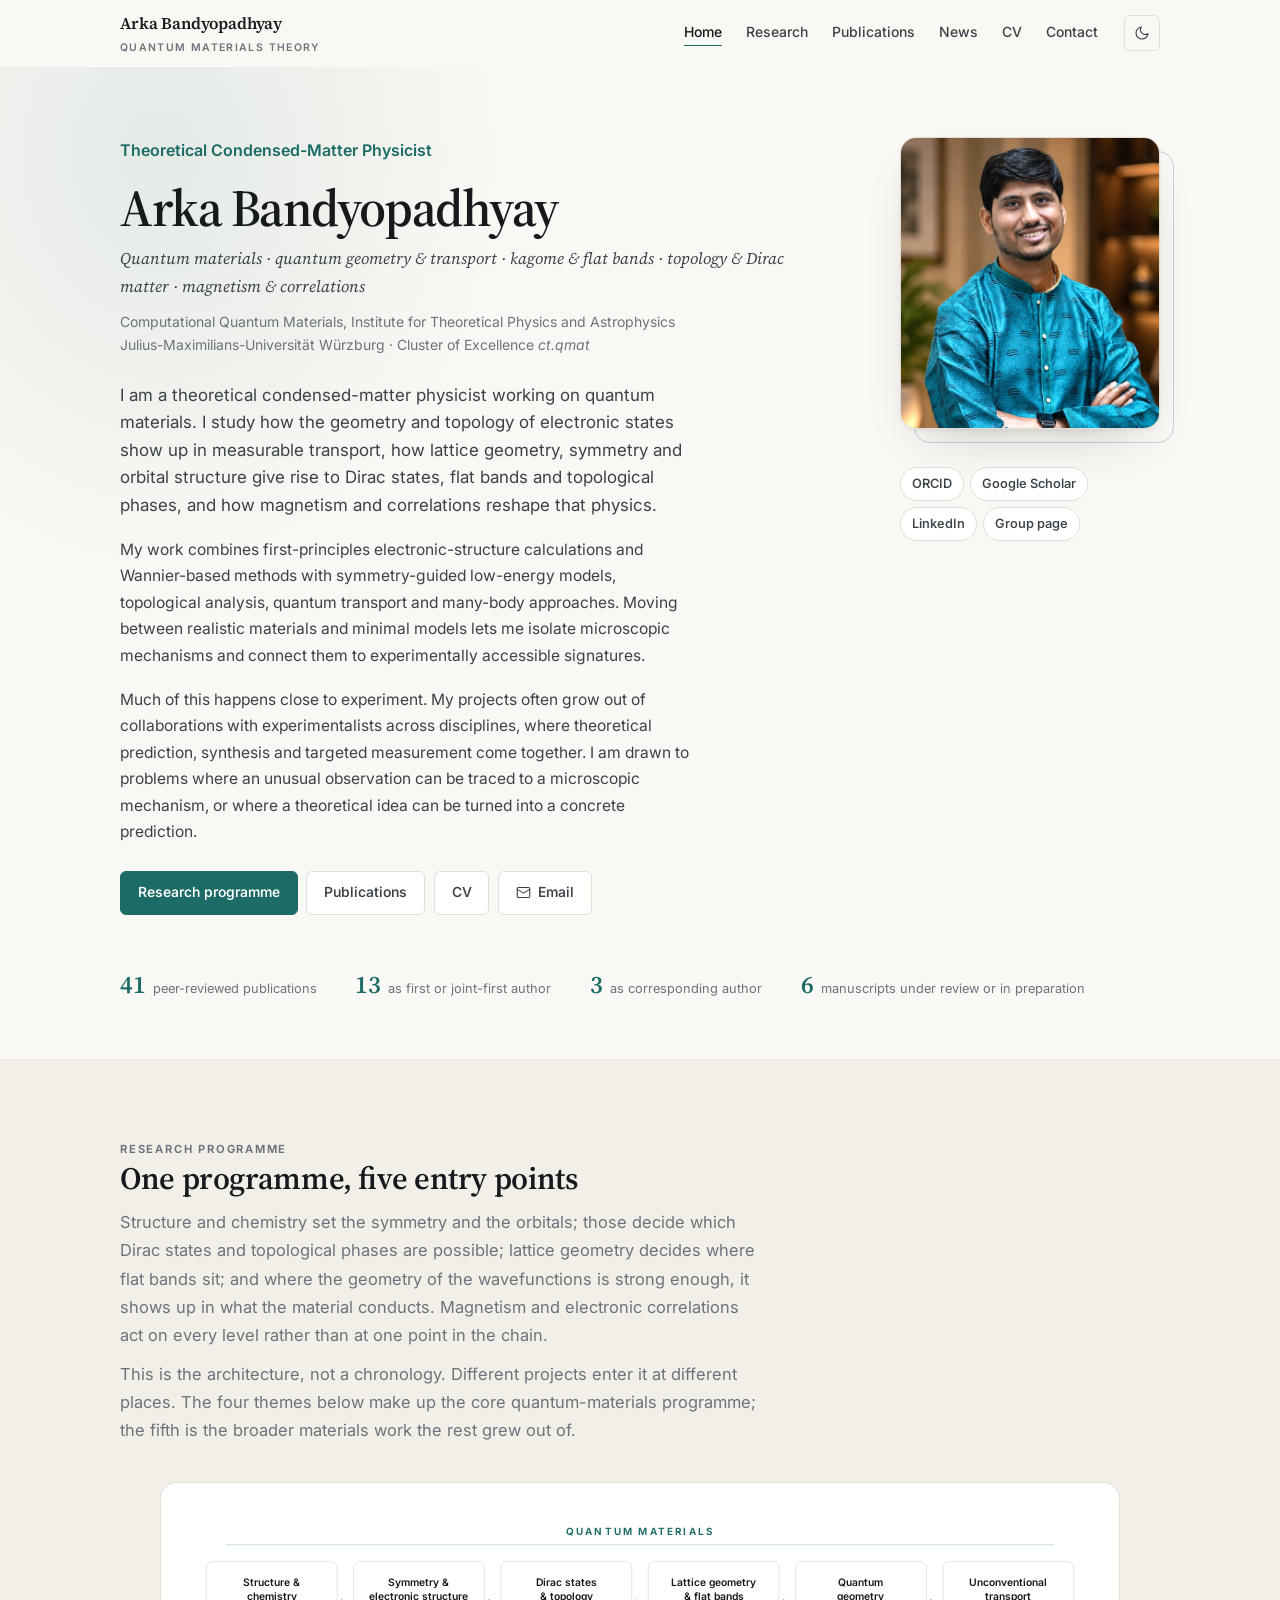
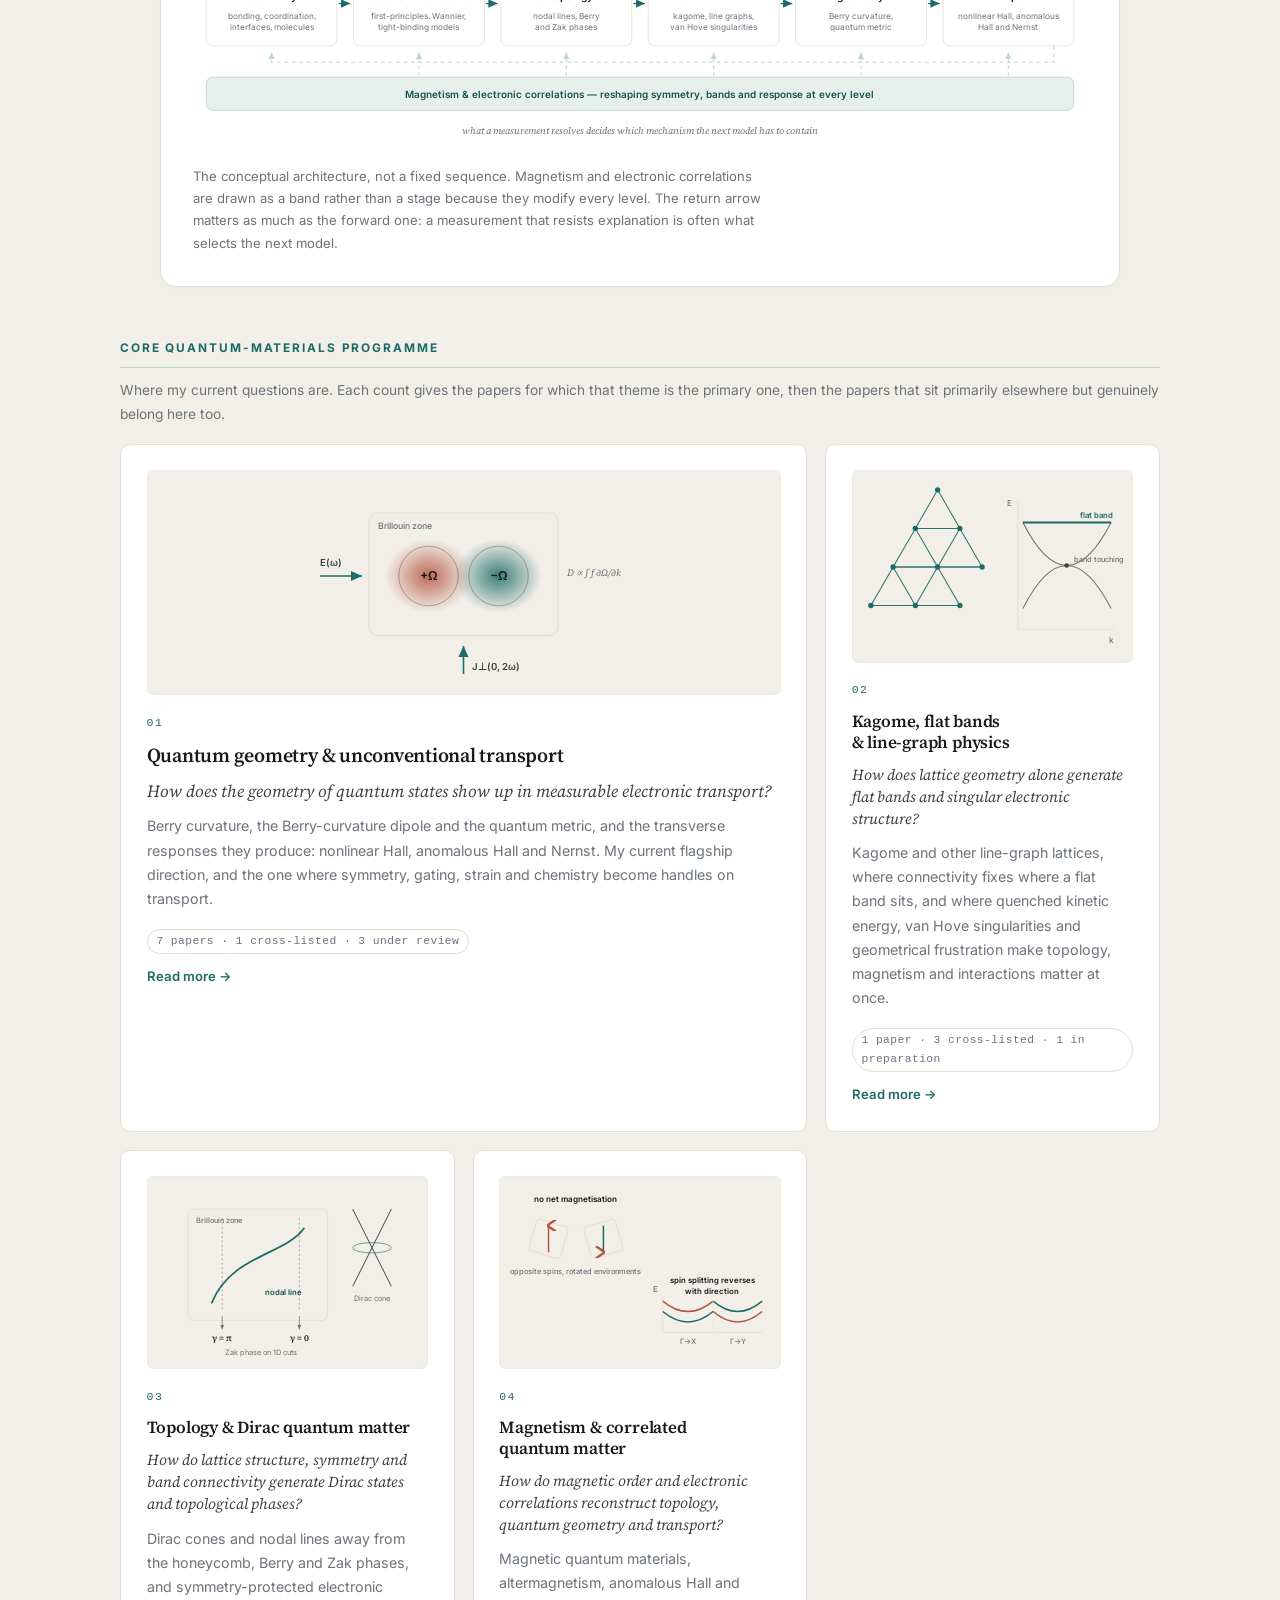
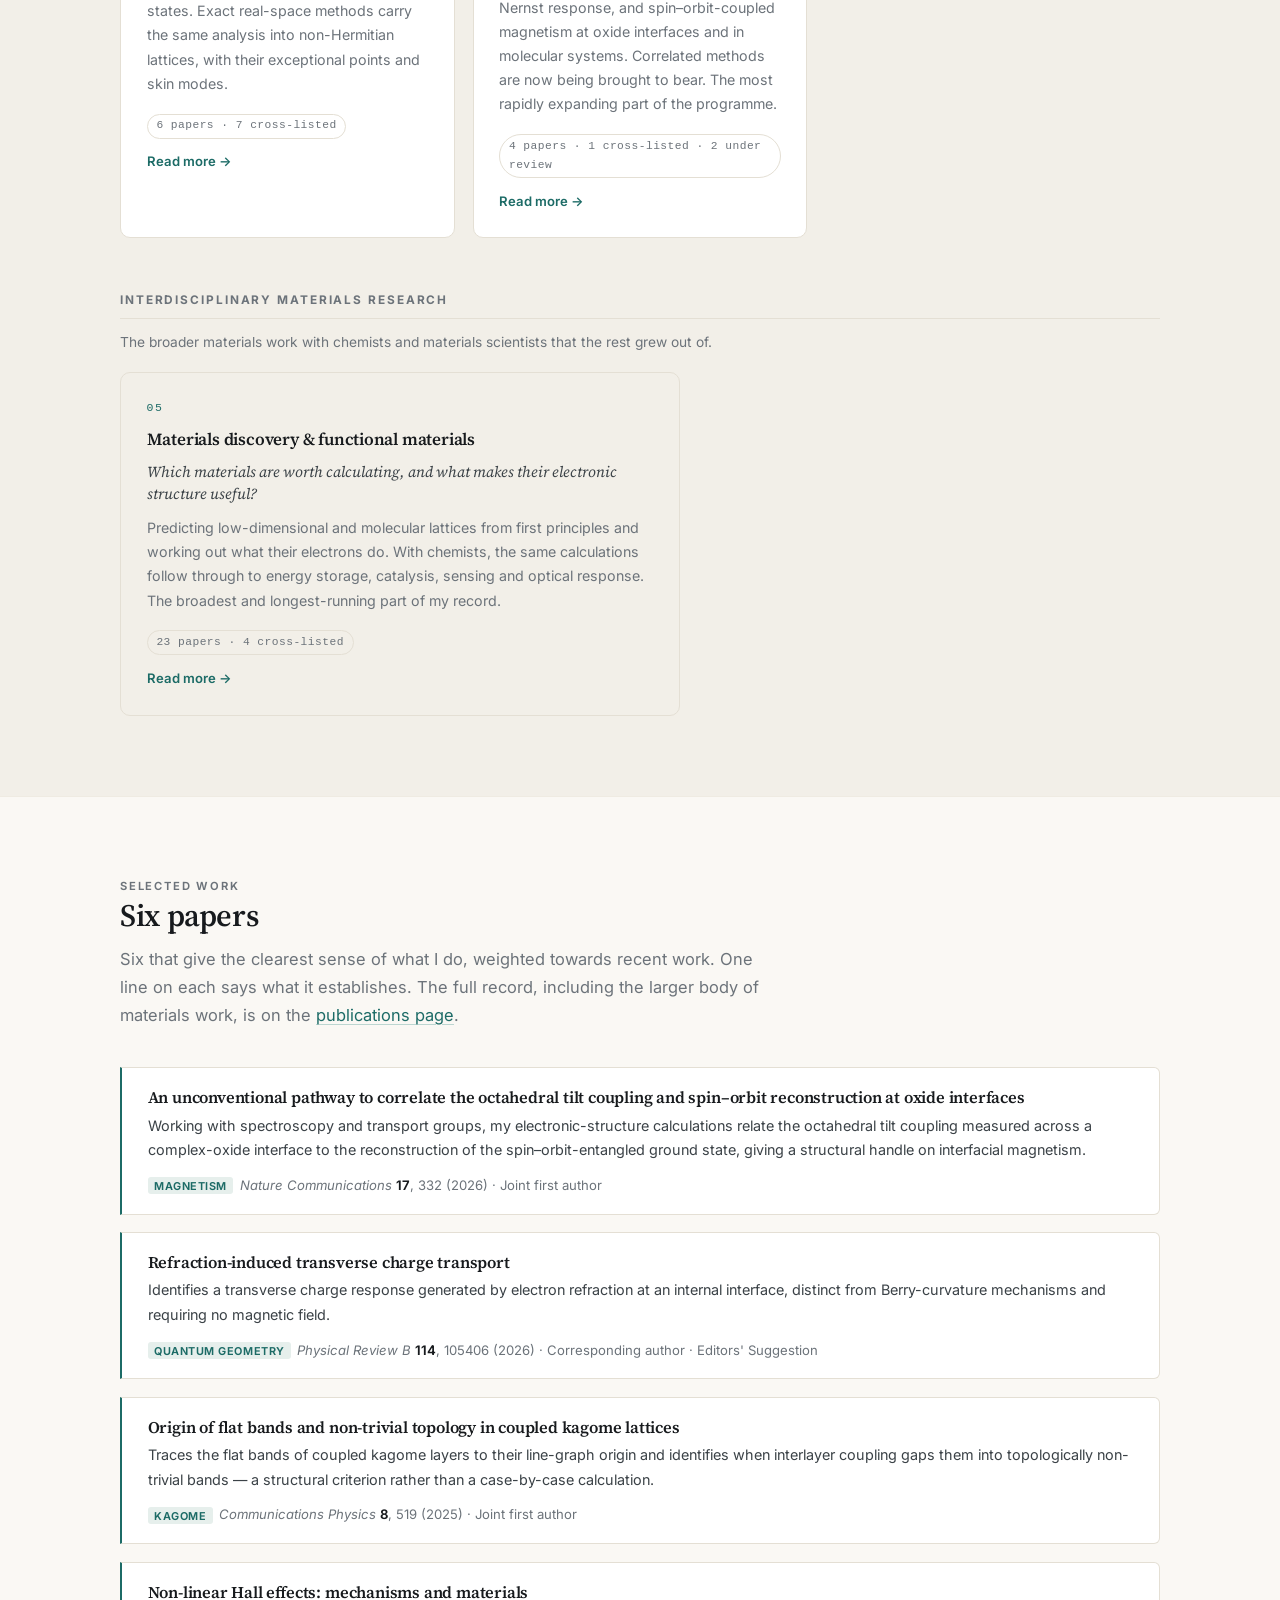
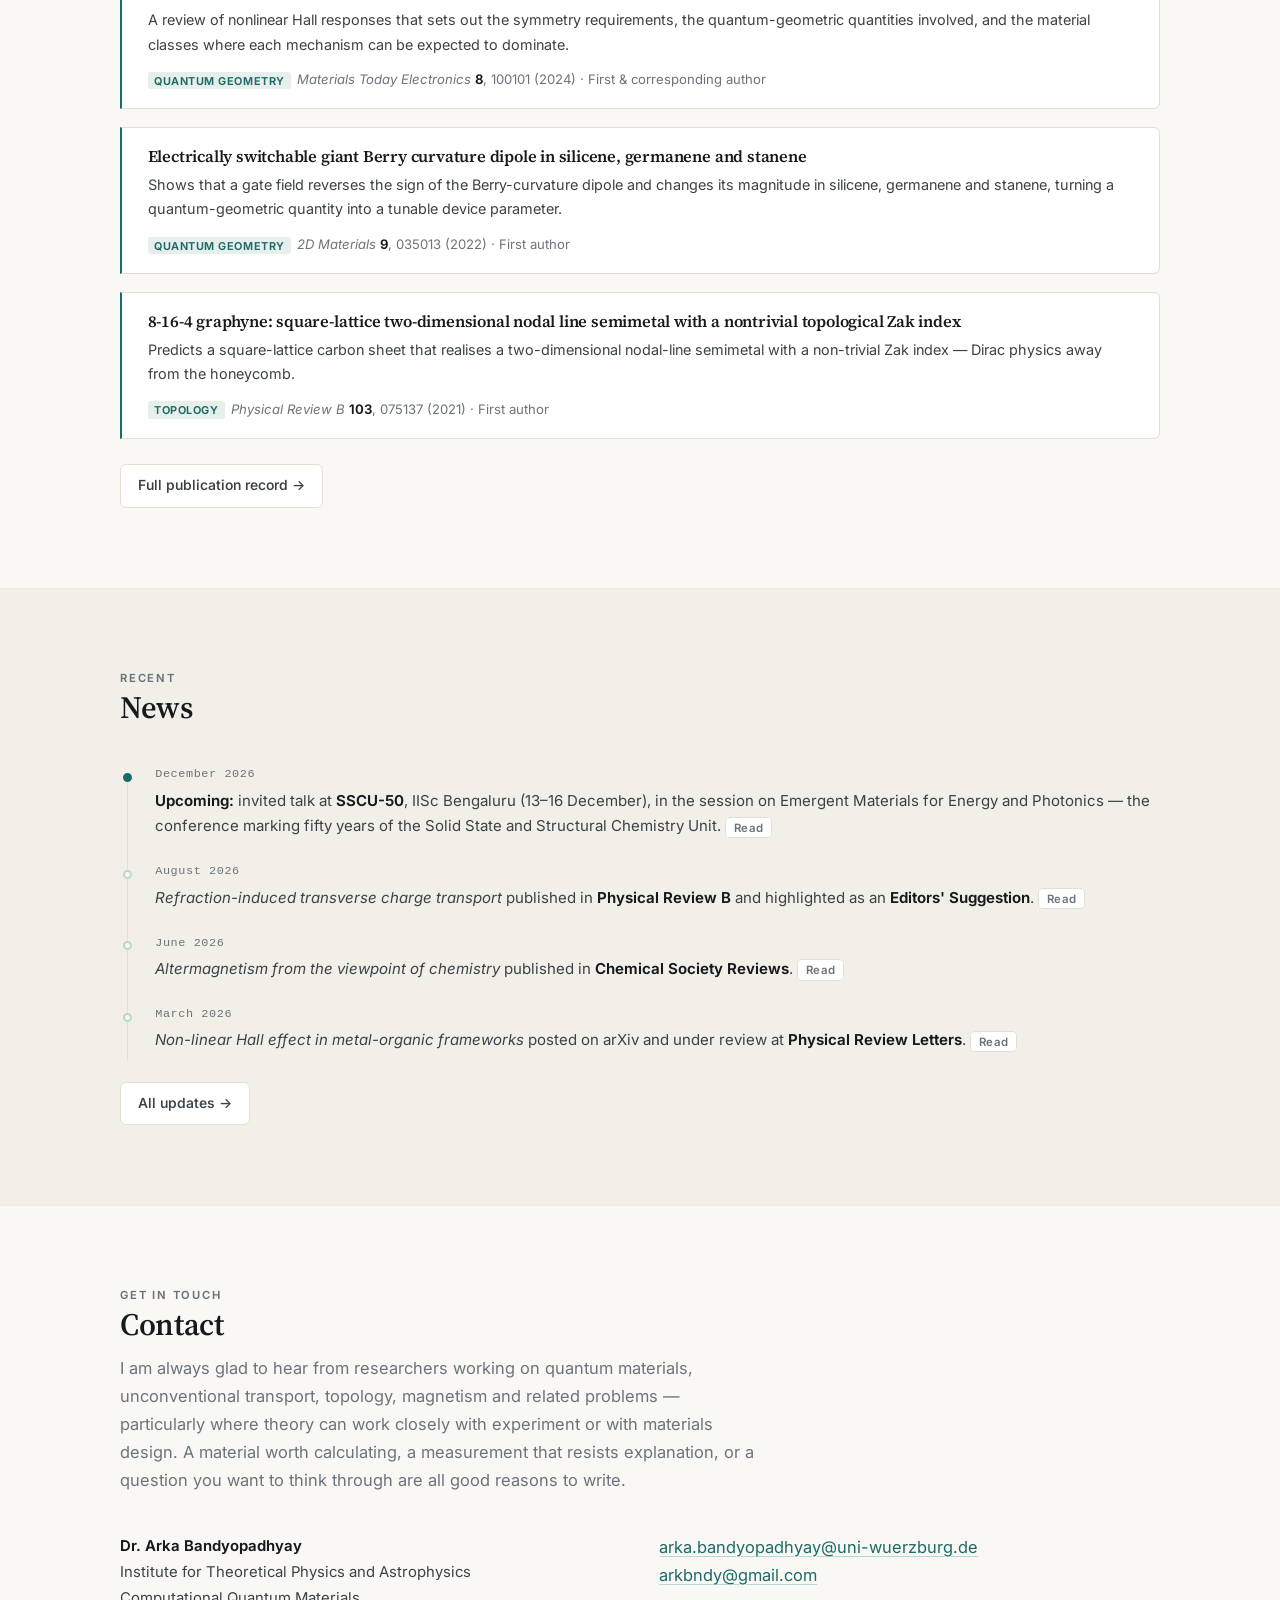
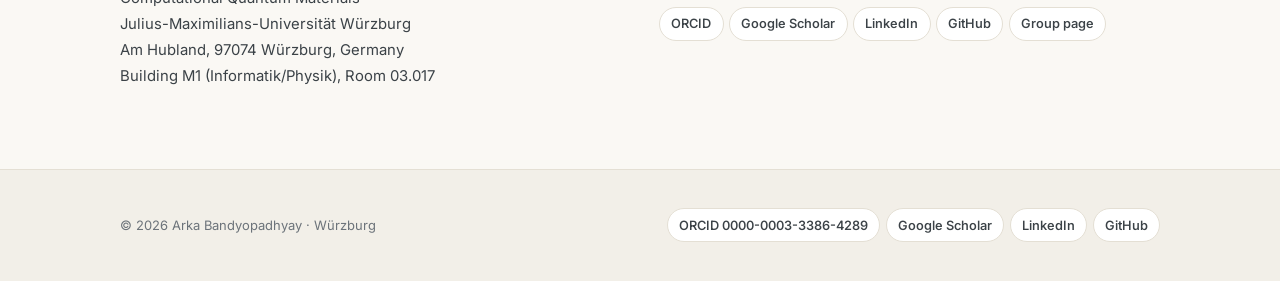
==== commit 2750fa81: "New three-paragraph opening on the home page Replaces the single-paragraph lede: what I study, how I" ====
--- a/index.html
+++ b/index.html
@@ -90,15 +90,21 @@
         <p class="keywords">Quantum materials &middot; quantum geometry &amp; transport &middot; kagome &amp; flat bands &middot; topology &amp; Dirac matter &middot; magnetism &amp; correlations</p>
         <p class="affil">Computational Quantum Materials, Institute for Theoretical Physics and Astrophysics<br>
           Julius-Maximilians-Universit&auml;t W&uuml;rzburg &middot; Cluster of Excellence <em>ct.qmat</em></p>
-        <p class="lede">I am a theoretical condensed-matter physicist working on quantum materials.
-          My research asks how the geometry of electronic states shows up in what a material conducts, how
-          lattice structure and symmetry generate Dirac states, flat bands and topological phases, and how
-          magnetic order and electronic correlations reshape all of it. My work combines first-principles
-          electronic structure and Wannier-based methods with symmetry-adapted minimal model Hamiltonians,
-          topological analysis, quantum transport and many-body approaches, used together to connect a
-          microscopic mechanism to something a measurement can detect. Several projects run with
-          experimental groups working across disciplines, whose command of synthesis and measurement is
-          what makes many of these questions answerable.</p>
+        <div class="lede">
+          <p>I am a theoretical condensed-matter physicist working on quantum materials. I study how the
+            geometry and topology of electronic states show up in measurable transport, how lattice
+            geometry, symmetry and orbital structure give rise to Dirac states, flat bands and topological
+            phases, and how magnetism and correlations reshape that physics.</p>
+          <p>My work combines first-principles electronic-structure calculations and Wannier-based methods
+            with symmetry-guided low-energy models, topological analysis, quantum transport and many-body
+            approaches. Moving between realistic materials and minimal models lets me isolate microscopic
+            mechanisms and connect them to experimentally accessible signatures.</p>
+          <p>Much of this happens close to experiment. My projects often grow out of collaborations with
+            experimentalists across disciplines, where theoretical prediction, synthesis and targeted
+            measurement come together. I am drawn to problems where an unusual observation can be traced
+            to a microscopic mechanism, or where a theoretical idea can be turned into a concrete
+            prediction.</p>
+        </div>
         <div class="actions">
           <a class="btn btn--primary" href="research.html">Research programme</a>
           <a class="btn" href="publications.html">Publications</a>
@@ -108,9 +114,17 @@
             Email</a>
         </div>
       </div>
-      <div class="portrait-frame">
-        <img class="portrait" src="assets/img/portrait.jpg" width="560" height="627"
-             alt="Arka Bandyopadhyay">
+      <div class="portrait-col">
+        <div class="portrait-frame">
+          <img class="portrait" src="assets/img/portrait.jpg" width="560" height="627"
+               alt="Arka Bandyopadhyay">
+        </div>
+        <div class="idlinks idlinks--stack">
+          <a href="https://orcid.org/0000-0003-3386-4289" target="_blank" rel="noopener">ORCID</a>
+          <a href="https://scholar.google.com/citations?user=EcM27vQAAAAJ" target="_blank" rel="noopener">Google Scholar</a>
+          <a href="https://www.linkedin.com/in/arka-bandyopadhyay-315293381/" target="_blank" rel="noopener">LinkedIn</a>
+          <a href="https://www.physik.uni-wuerzburg.de/en/cqm/team/postdocs/dr-arka-bandyopadhyay/" target="_blank" rel="noopener">Group page</a>
+        </div>
       </div>
     </div>
   </div>
--- a/assets/css/style.css
+++ b/assets/css/style.css
@@ -233,7 +233,13 @@
   margin-bottom: var(--s2);
 }
 .hero .affil { font-size: .875rem; color: var(--muted); margin-bottom: var(--s4); line-height: 1.6; }
-.hero .lede { font-size: 1.06rem; color: var(--ink-2); max-width: 56ch; margin-bottom: var(--s4); }
+.hero .lede { max-width: 58ch; margin-bottom: var(--s4); color: var(--ink-2); }
+.hero .lede p { margin-bottom: var(--s3); }
+.hero .lede p:first-child { font-size: 1.06rem; line-height: 1.62; }
+.hero .lede p + p { font-size: .975rem; }
+.hero .lede p:last-child { margin-bottom: 0; }
+.idlinks--stack { display: flex; flex-wrap: wrap; gap: .4rem; margin-top: var(--s5); }
+@media (max-width: 860px) { .idlinks--stack { display: none; } }
 
 .portrait-frame { position: relative; }
 .portrait {
@@ -247,7 +253,7 @@
 }
 @media (max-width: 860px) {
   .hero-grid { grid-template-columns: 1fr; }
-  .portrait-frame { max-width: 186px; order: -1; margin-bottom: var(--s2); }
+  .portrait-col { max-width: 186px; order: -1; margin-bottom: var(--s2); }
   .portrait-frame::after { inset: 10px -10px -10px 10px; }
 }
 
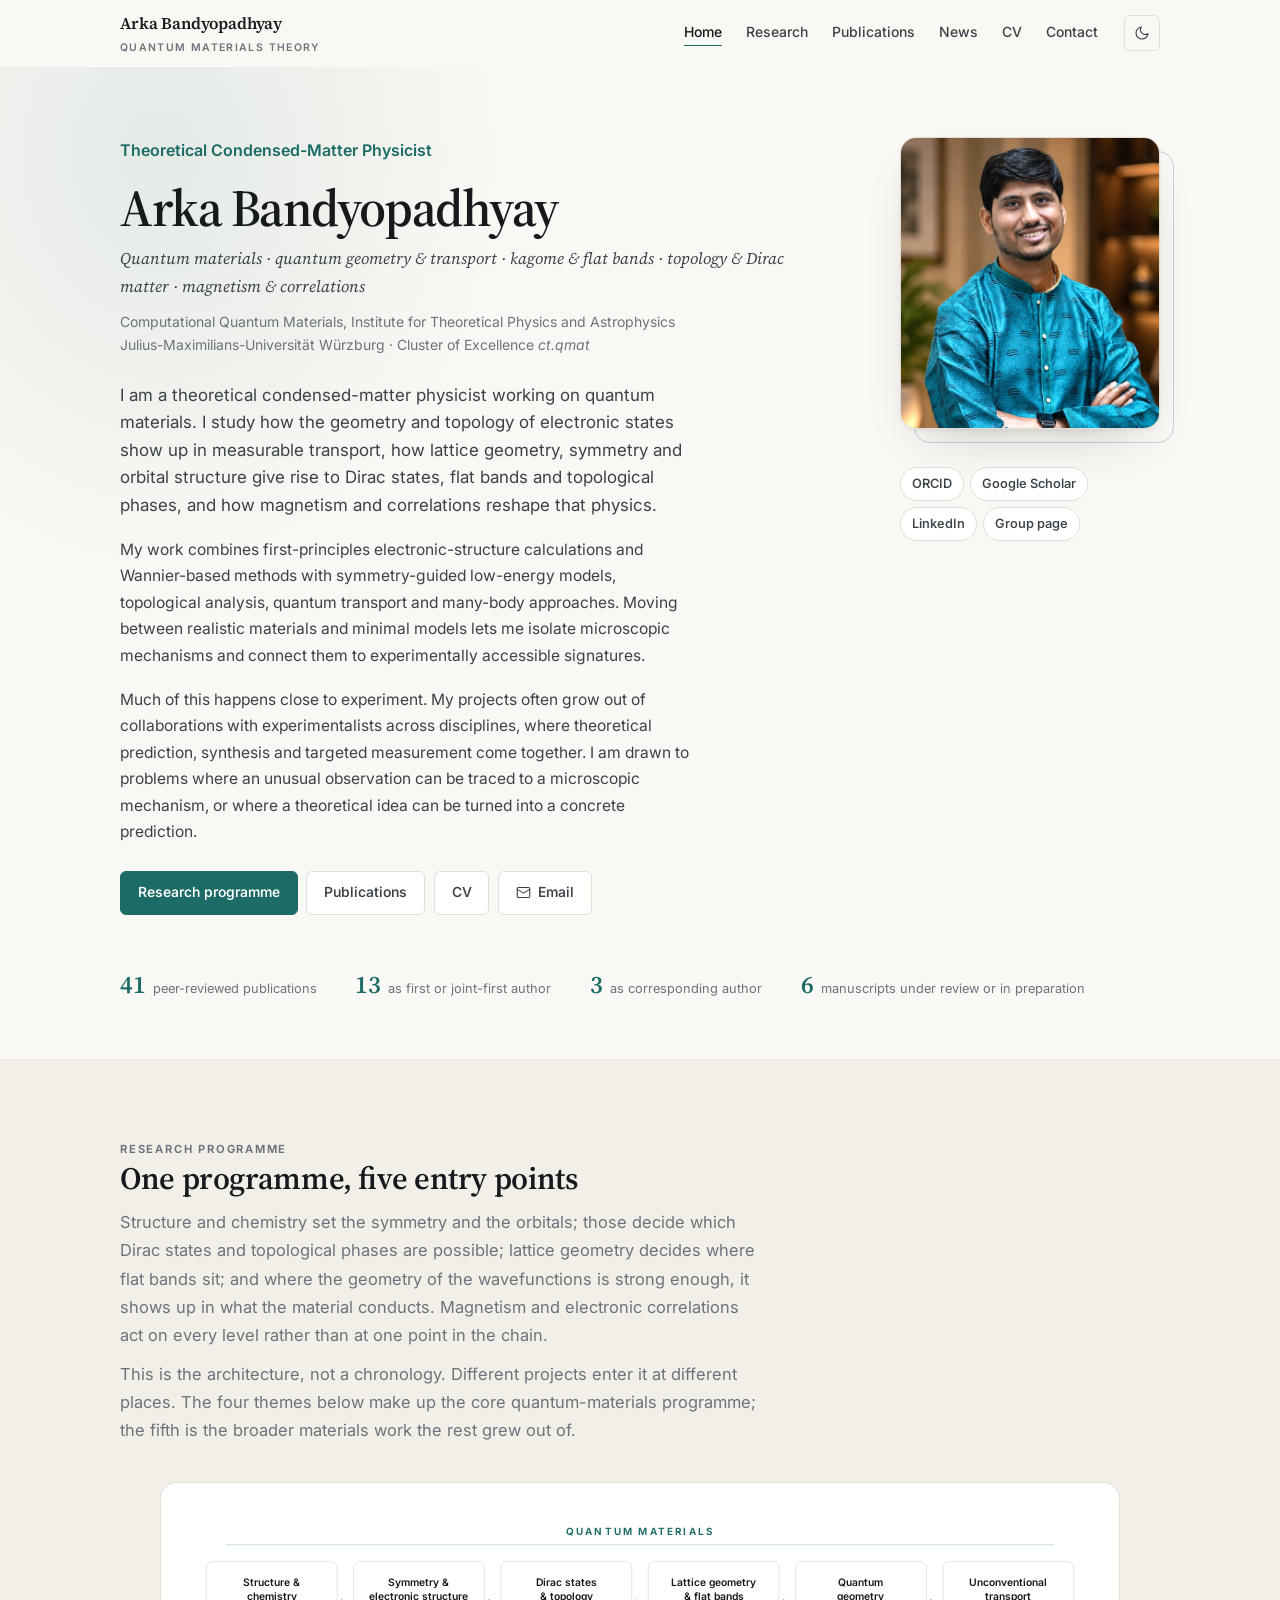
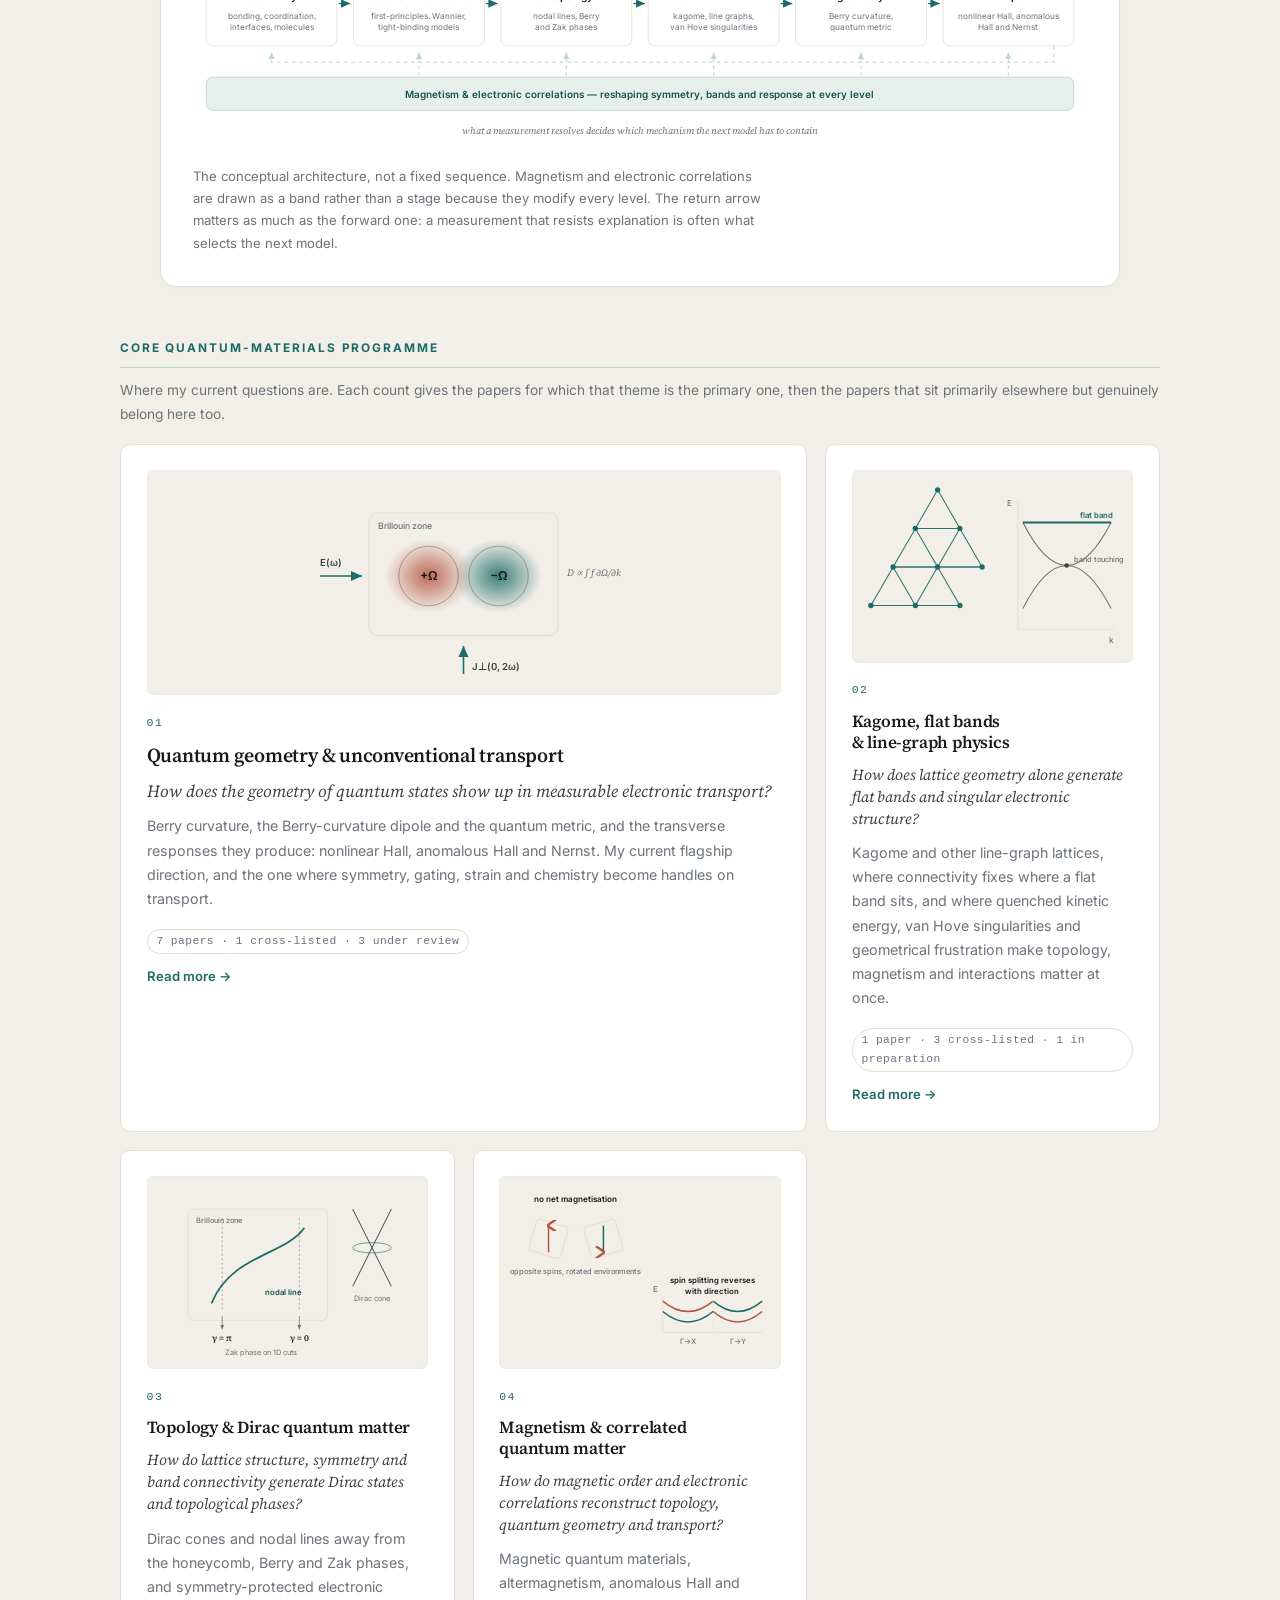
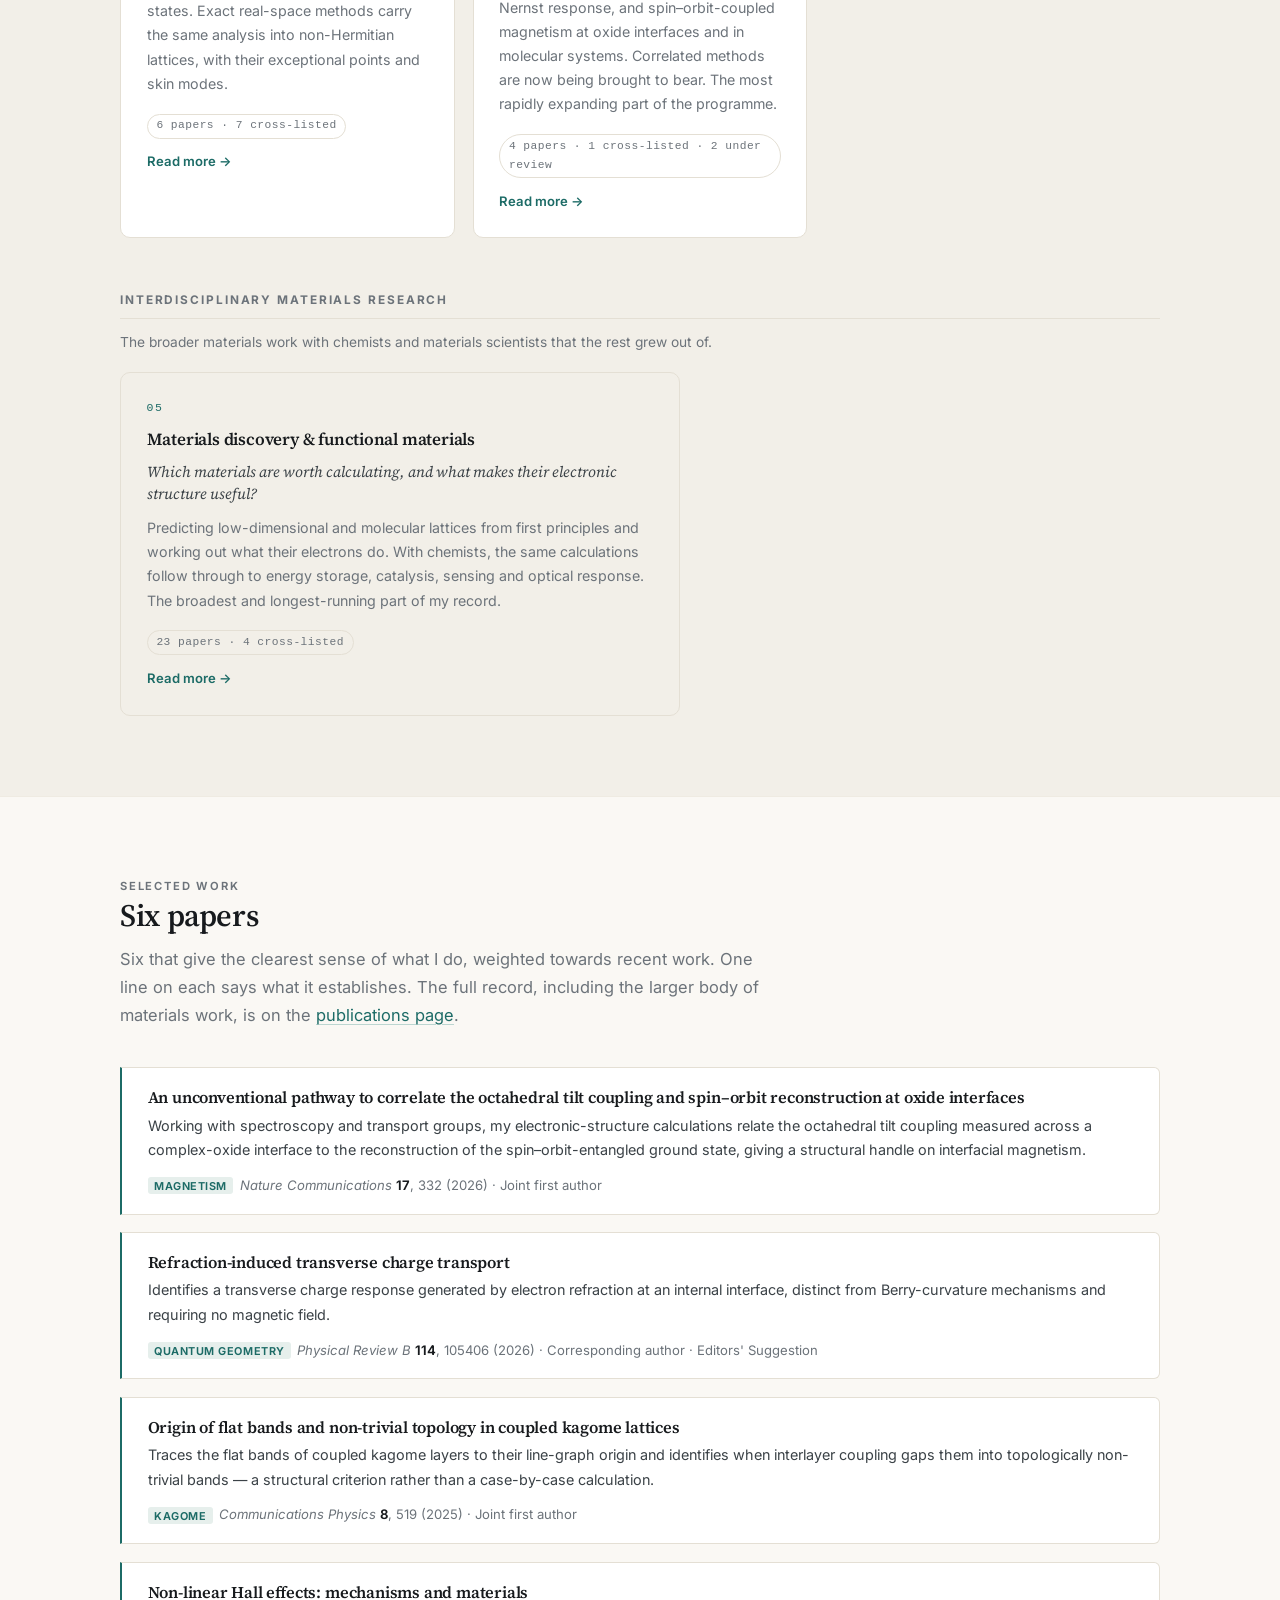
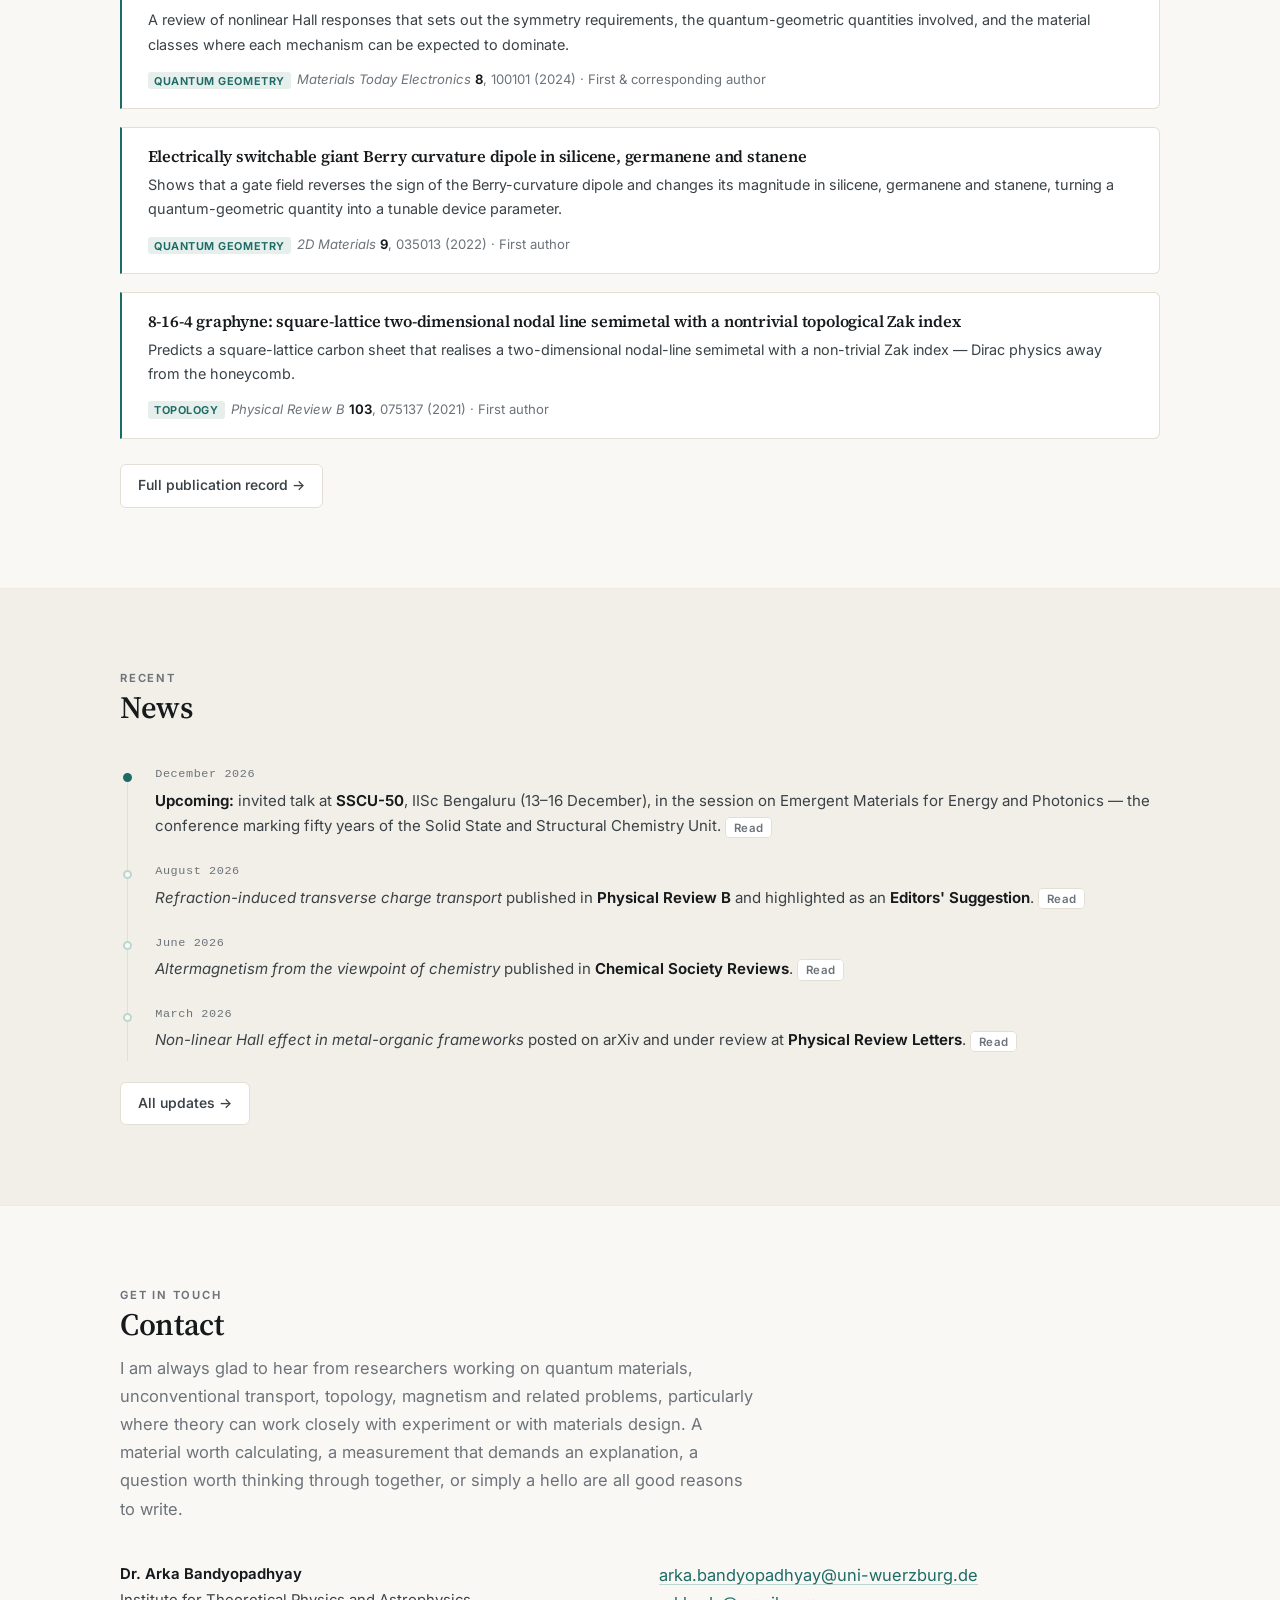
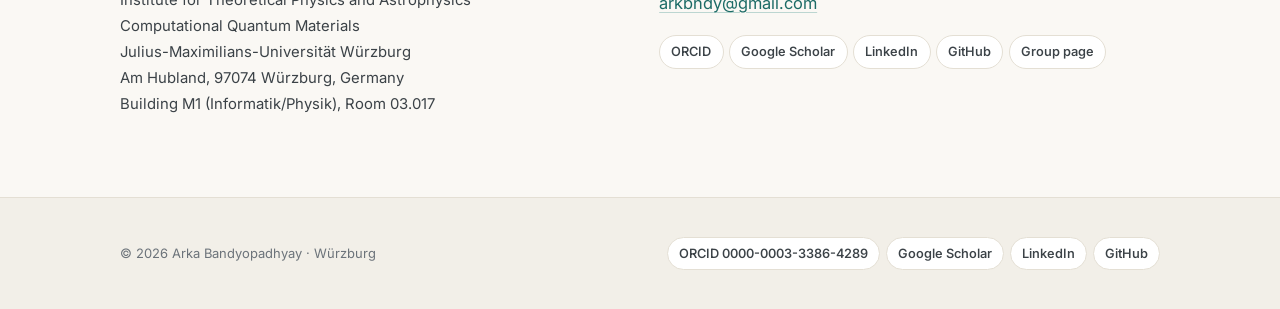
==== commit 3ee6a057: "Warmer contact note Adds a plain hello to the list of reasons to write, and makes the question one w" ====
--- a/index.html
+++ b/index.html
@@ -414,9 +414,9 @@
       <p class="eyebrow">Get in touch</p>
       <h2>Contact</h2>
       <p>I am always glad to hear from researchers working on quantum materials, unconventional transport,
-        topology, magnetism and related problems &mdash; particularly where theory can work closely with
-        experiment or with materials design. A material worth calculating, a measurement that resists
-        explanation, or a question you want to think through are all good reasons to write.</p>
+        topology, magnetism and related problems, particularly where theory can work closely with experiment
+        or with materials design. A material worth calculating, a measurement that demands an explanation,
+        a question worth thinking through together, or simply a hello are all good reasons to write.</p>
     </div>
     <div class="contact-grid">
       <address>
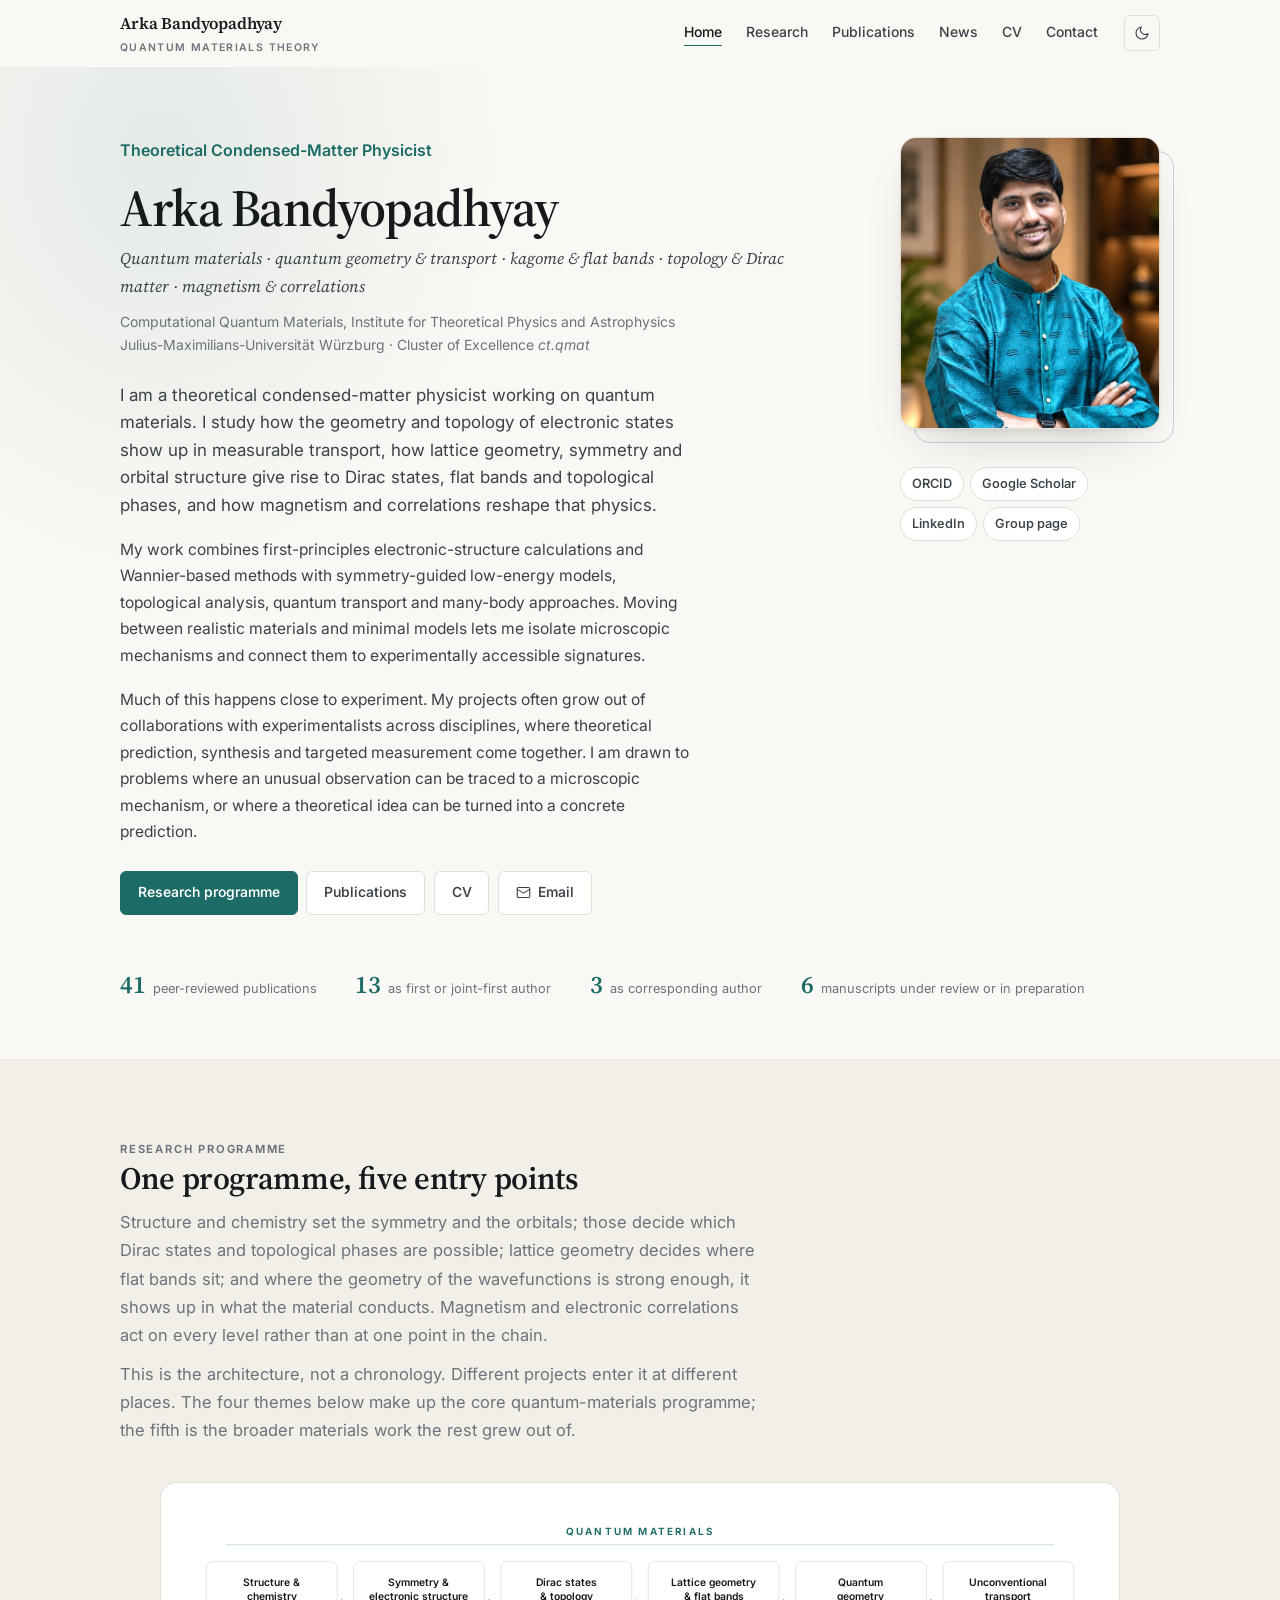
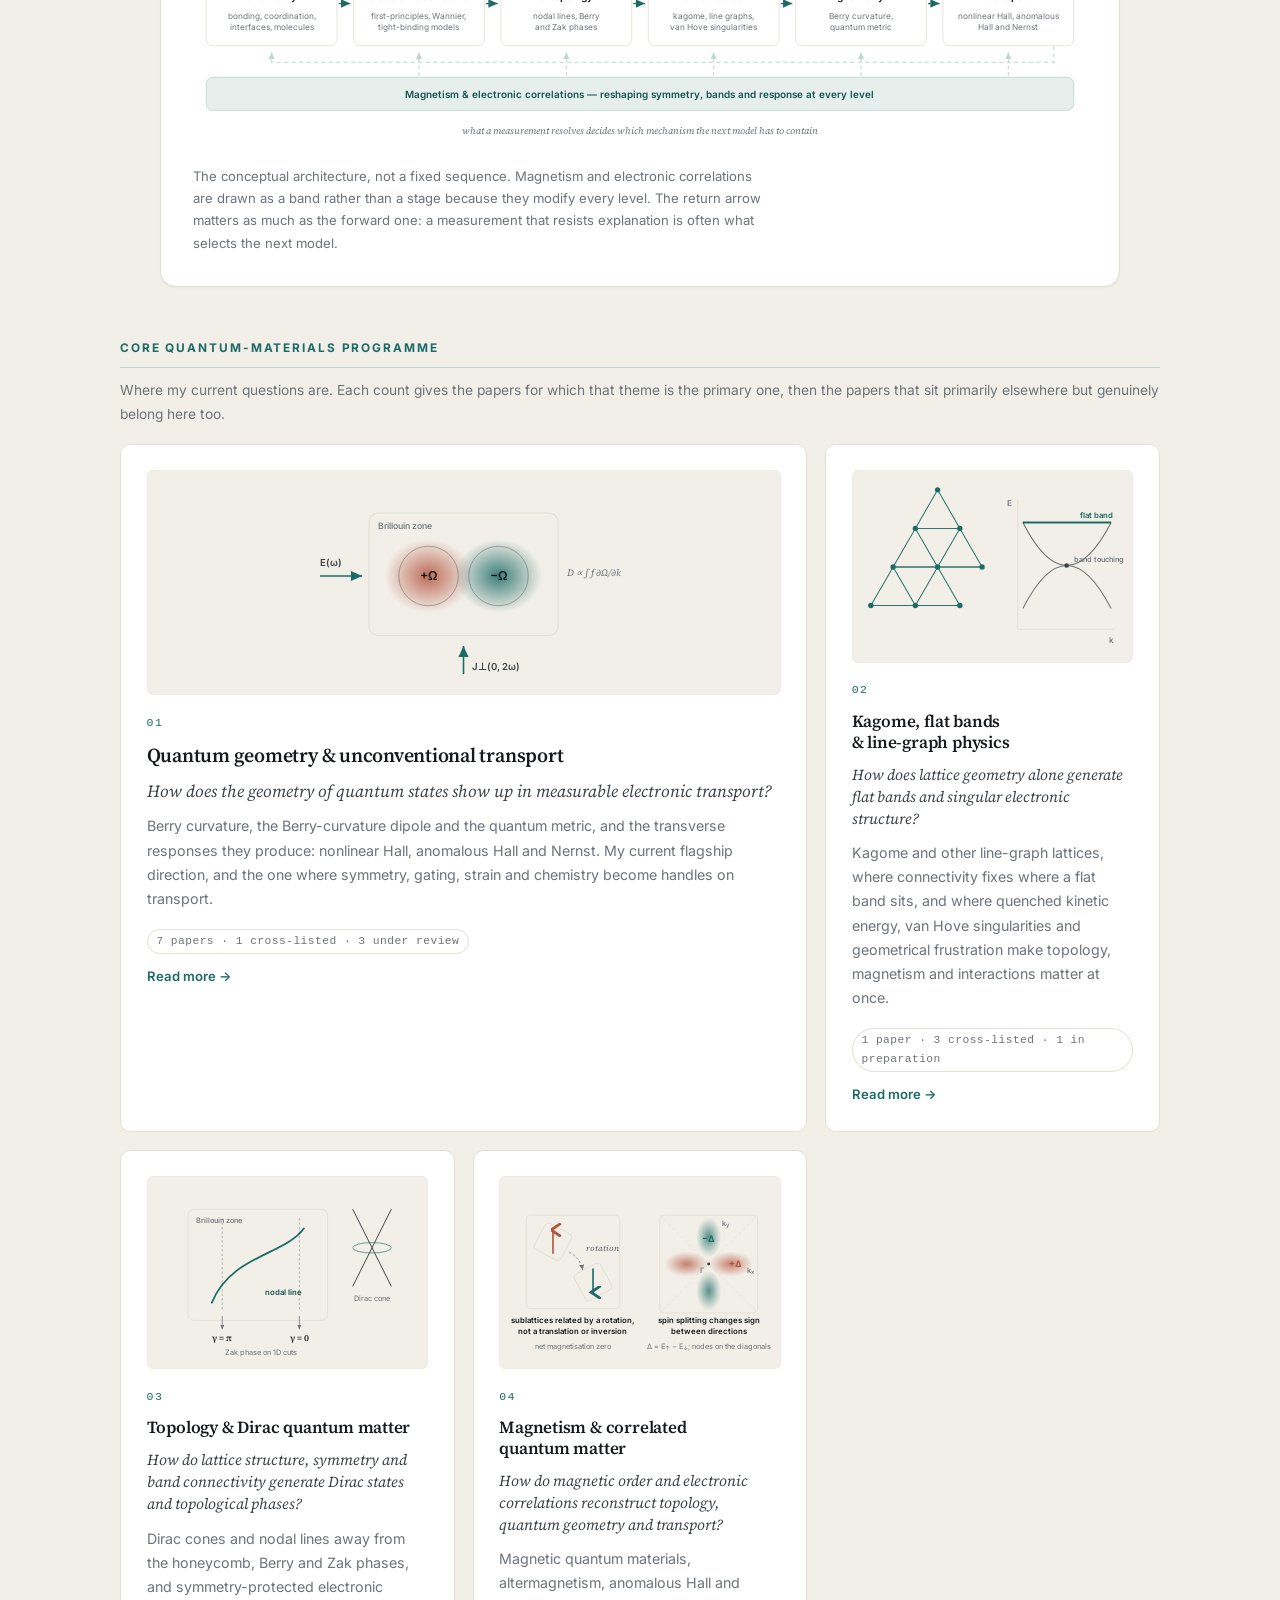
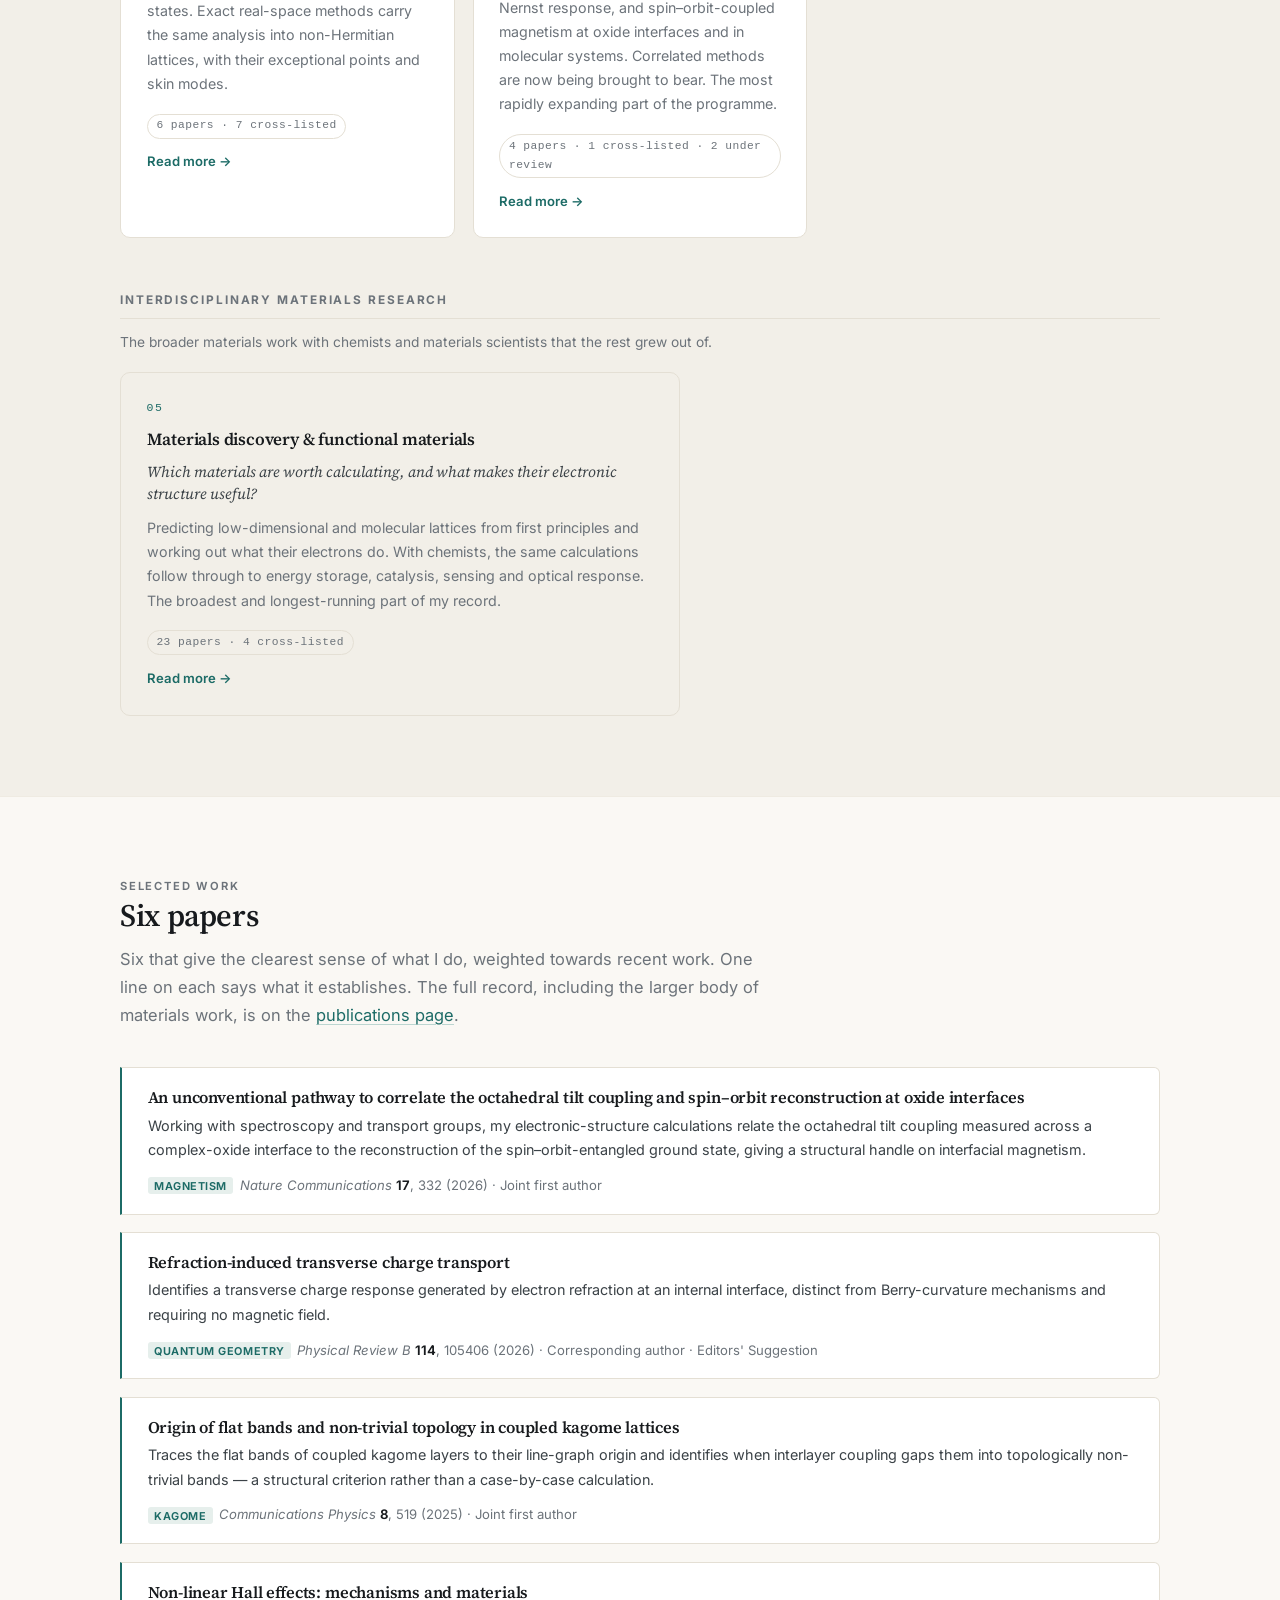
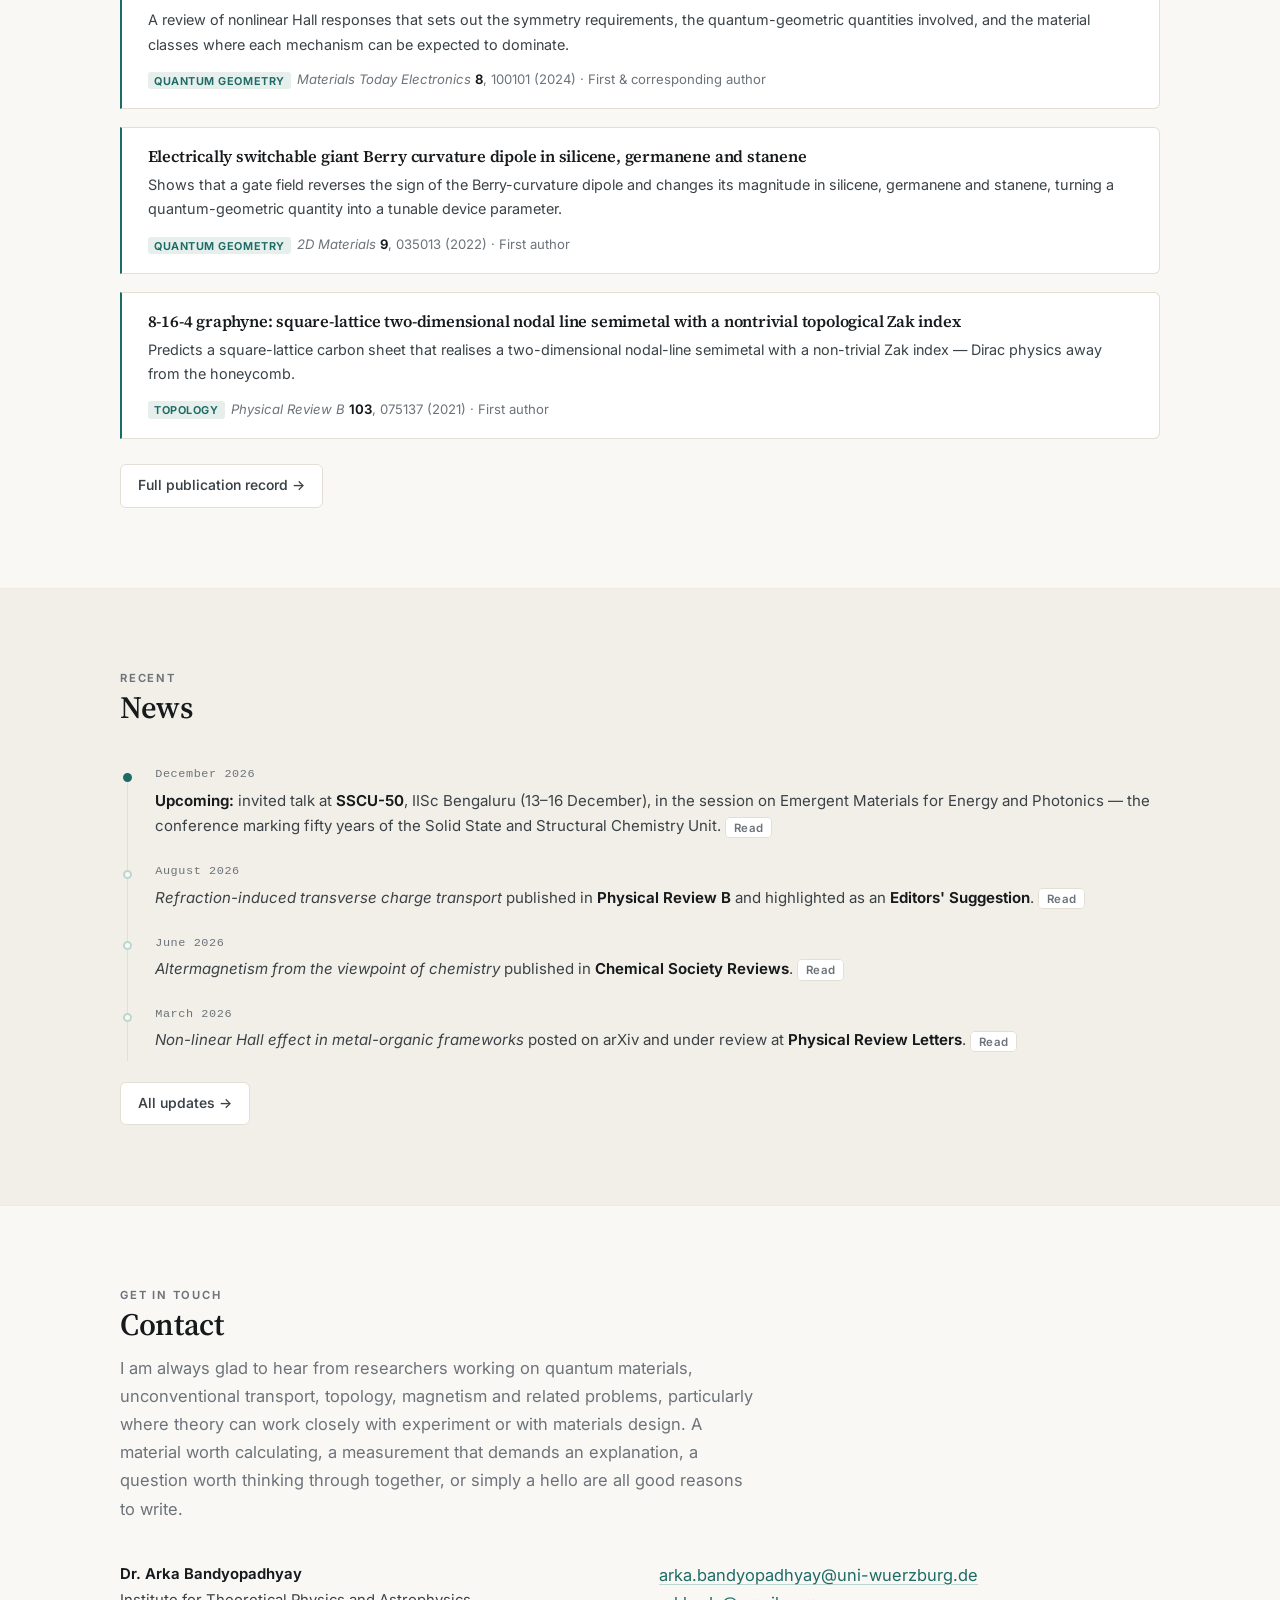
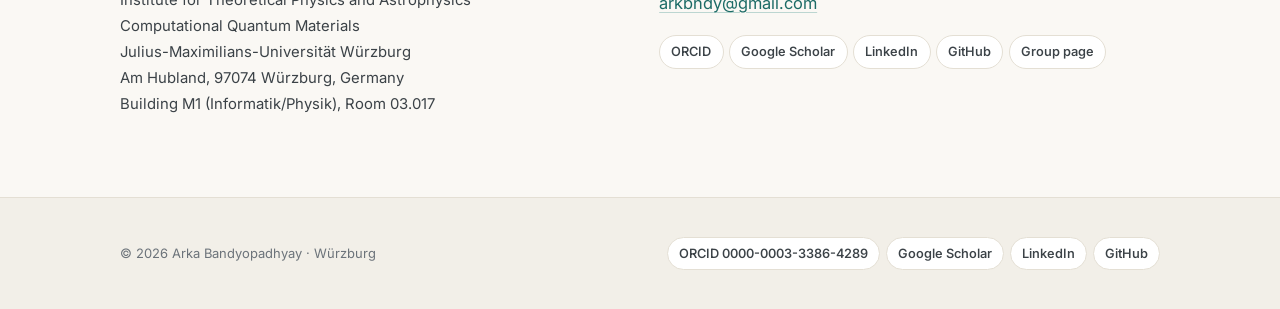
==== commit b9705678: "Redraw the altermagnetism schematic Two panels instead of a cramped diagonal split. Real space shows" ====
--- a/index.html
+++ b/index.html
@@ -310,27 +310,49 @@
           <span class="more">Read more &rarr;</span>
         </a>
         <a class="pillar-card" href="research.html#magnetism">
-          <span class="card-fig" aria-hidden="true"><svg viewBox="0 0 360 240" role="img" aria-label="Two magnetic sublattices in rotated crystal environments, and bands whose spin splitting reverses between two directions in the Brillouin zone">
-  <defs><marker id="sUp" markerWidth="8" markerHeight="8" refX="4" refY="1" orient="auto"><path d="M0,6 L4,0 L8,6" style="fill:none;stroke:#b4553f;stroke-width:1.6"/></marker></defs>
-  <g style="stroke:var(--rule);stroke-width:1.2;fill:none">
-    <g transform="rotate(16 56 74)"><rect x="34" y="52" width="44" height="44" rx="4"/></g>
-    <g transform="rotate(-16 130 74)"><rect x="108" y="52" width="44" height="44" rx="4"/></g>
-  </g>
-  <g style="stroke:#b4553f;stroke-width:2;fill:none"><path d="M56 92 V56" marker-end="url(#sUp)"/></g>
-  <g style="stroke:var(--accent);stroke-width:2;fill:none"><path d="M130 56 V92" marker-end="url(#sUp)"/></g>
-  <text x="93" y="122" text-anchor="middle" style="fill:var(--muted);font:500 10px var(--sans)">opposite spins, rotated environments</text>
-  <text x="93" y="24" text-anchor="middle" style="fill:var(--ink);font:600 11px var(--sans)">no net magnetisation</text>
-
-  <path d="M210 200 V150 M210 200 H344" style="stroke:var(--rule);stroke-width:1.2"/>
-  <path d="M210 158 Q244 186 278 158" style="stroke:#b4553f;stroke-width:2;fill:none"/>
-  <path d="M210 172 Q244 200 278 172" style="stroke:var(--accent);stroke-width:2;fill:none"/>
-  <path d="M278 172 Q311 200 344 172" style="stroke:#b4553f;stroke-width:2;fill:none"/>
-  <path d="M278 158 Q311 186 344 158" style="stroke:var(--accent);stroke-width:2;fill:none"/>
-  <line x1="278" y1="150" x2="278" y2="200" style="stroke:var(--rule);stroke-width:1;stroke-dasharray:3 3"/>
-  <text x="244" y="216" text-anchor="middle" style="fill:var(--muted);font:500 10px var(--sans)">&#915;&#8594;X</text>
-  <text x="311" y="216" text-anchor="middle" style="fill:var(--muted);font:500 10px var(--sans)">&#915;&#8594;Y</text>
-  <text x="203" y="145" text-anchor="end" style="fill:var(--muted);font:500 11px var(--sans)">E</text>
-  <text x="277" y="134" text-anchor="middle" style="fill:var(--ink);font:600 10.5px var(--sans)">spin splitting reverses</text><text x="277" y="148" text-anchor="middle" style="fill:var(--ink);font:600 10.5px var(--sans)">with direction</text>
+          <span class="card-fig" aria-hidden="true"><svg viewBox="0 0 360 240" role="img" aria-label="Left: two magnetic sublattices with opposite spins sitting in environments related by a rotation. Right: the resulting spin splitting across the Brillouin zone, positive along one axis, negative along the other, with nodal lines along the diagonals">
+  <defs>
+    <radialGradient id="mUp"><stop offset="0" stop-color="#b4553f" stop-opacity=".72"/><stop offset=".72" stop-color="#b4553f" stop-opacity=".18"/><stop offset="1" stop-color="#b4553f" stop-opacity="0"/></radialGradient>
+    <radialGradient id="mDn"><stop offset="0" stop-color="#1c6b66" stop-opacity=".72"/><stop offset=".72" stop-color="#1c6b66" stop-opacity=".18"/><stop offset="1" stop-color="#1c6b66" stop-opacity="0"/></radialGradient>
+    <marker id="mUpTip" markerWidth="8" markerHeight="8" refX="4" refY="1.2" orient="auto"><path d="M0,6 L4,0 L8,6" style="fill:none;stroke:#b4553f;stroke-width:1.7"/></marker>
+    <marker id="mDnTip" markerWidth="8" markerHeight="8" refX="4" refY="4.8" orient="auto"><path d="M0,0 L4,6 L8,0" style="fill:none;stroke:var(--accent);stroke-width:1.7"/></marker>
+    <marker id="mRot" markerWidth="8" markerHeight="8" refX="6" refY="2.8" orient="auto"><path d="M0,0 L6,2.8 L0,5.6 z" style="fill:var(--muted)"/></marker>
+  </defs>
+
+  <!-- real space -->
+  <rect x="26" y="42" width="126" height="126" rx="6" style="fill:none;stroke:var(--rule);stroke-width:1.2"/>
+  <g transform="rotate(28 62 78)">
+    <rect x="42" y="58" width="40" height="40" rx="5" style="fill:var(--paper-2);stroke:var(--rule);stroke-width:1.2"/>
+  </g>
+  <g transform="rotate(-28 116 132)">
+    <rect x="96" y="112" width="40" height="40" rx="5" style="fill:var(--paper-2);stroke:var(--rule);stroke-width:1.2"/>
+  </g>
+  <path d="M62 94 V62" style="stroke:#b4553f;stroke-width:2.2;fill:none" marker-end="url(#mUpTip)"/>
+  <path d="M116 114 V146" style="stroke:var(--accent);stroke-width:2.2;fill:none" marker-end="url(#mDnTip)"/>
+  <path d="M84 92 A 34 34 0 0 1 102 116" style="fill:none;stroke:var(--muted);stroke-width:1.2;stroke-dasharray:3 3" marker-end="url(#mRot)"/>
+  <text x="106" y="90" style="fill:var(--muted);font:italic 500 11px var(--serif)">rotation</text>
+  <text x="89" y="188" text-anchor="middle" style="fill:var(--ink);font:600 10.5px var(--sans)">sublattices related by a rotation,</text>
+  <text x="89" y="202" text-anchor="middle" style="fill:var(--ink);font:600 10.5px var(--sans)">not a translation or inversion</text>
+  <text x="89" y="222" text-anchor="middle" style="fill:var(--muted);font:400 10px var(--sans)">net magnetisation zero</text>
+
+  <!-- momentum space -->
+  <rect x="206" y="42" width="132" height="132" rx="6" style="fill:none;stroke:var(--rule);stroke-width:1.2"/>
+  <g style="stroke:var(--rule);stroke-width:1;stroke-dasharray:4 4">
+    <path d="M206 42 L338 174"/><path d="M338 42 L206 174"/>
+  </g>
+  <ellipse cx="302" cy="108" rx="30" ry="17" fill="url(#mUp)"/>
+  <ellipse cx="242" cy="108" rx="30" ry="17" fill="url(#mUp)"/>
+  <ellipse cx="272" cy="72"  rx="17" ry="27" fill="url(#mDn)"/>
+  <ellipse cx="272" cy="144" rx="17" ry="27" fill="url(#mDn)"/>
+  <text x="308" y="112" text-anchor="middle" style="fill:#b4553f;font:700 12px var(--sans)">+&#916;</text>
+  <text x="272" y="78"  text-anchor="middle" style="fill:var(--accent);font:700 12px var(--sans)">&#8722;&#916;</text>
+  <circle cx="272" cy="108" r="2" style="fill:var(--ink-2)"/>
+  <text x="266" y="120" text-anchor="end" style="fill:var(--muted);font:500 10px var(--sans)">&#915;</text>
+  <text x="333" y="120" text-anchor="end" style="fill:var(--muted);font:500 10px var(--sans)">k<tspan dy="2" font-size="8">x</tspan></text>
+  <text x="290" y="56" style="fill:var(--muted);font:500 10px var(--sans)">k<tspan dy="2" font-size="8">y</tspan></text>
+  <text x="272" y="188" text-anchor="middle" style="fill:var(--ink);font:600 10.5px var(--sans)">spin splitting changes sign</text>
+  <text x="272" y="202" text-anchor="middle" style="fill:var(--ink);font:600 10.5px var(--sans)">between directions</text>
+  <text x="272" y="222" text-anchor="middle" style="fill:var(--muted);font:400 10px var(--sans)">&#916; = E<tspan dy="2" font-size="8">&#8593;</tspan><tspan dy="-2"> &#8722; E</tspan><tspan dy="2" font-size="8">&#8595;</tspan><tspan dy="-2">; nodes on the diagonals</tspan></text>
 </svg></span>
           <span class="n">04</span>
           <h3>Magnetism &amp; correlated quantum matter</h3>
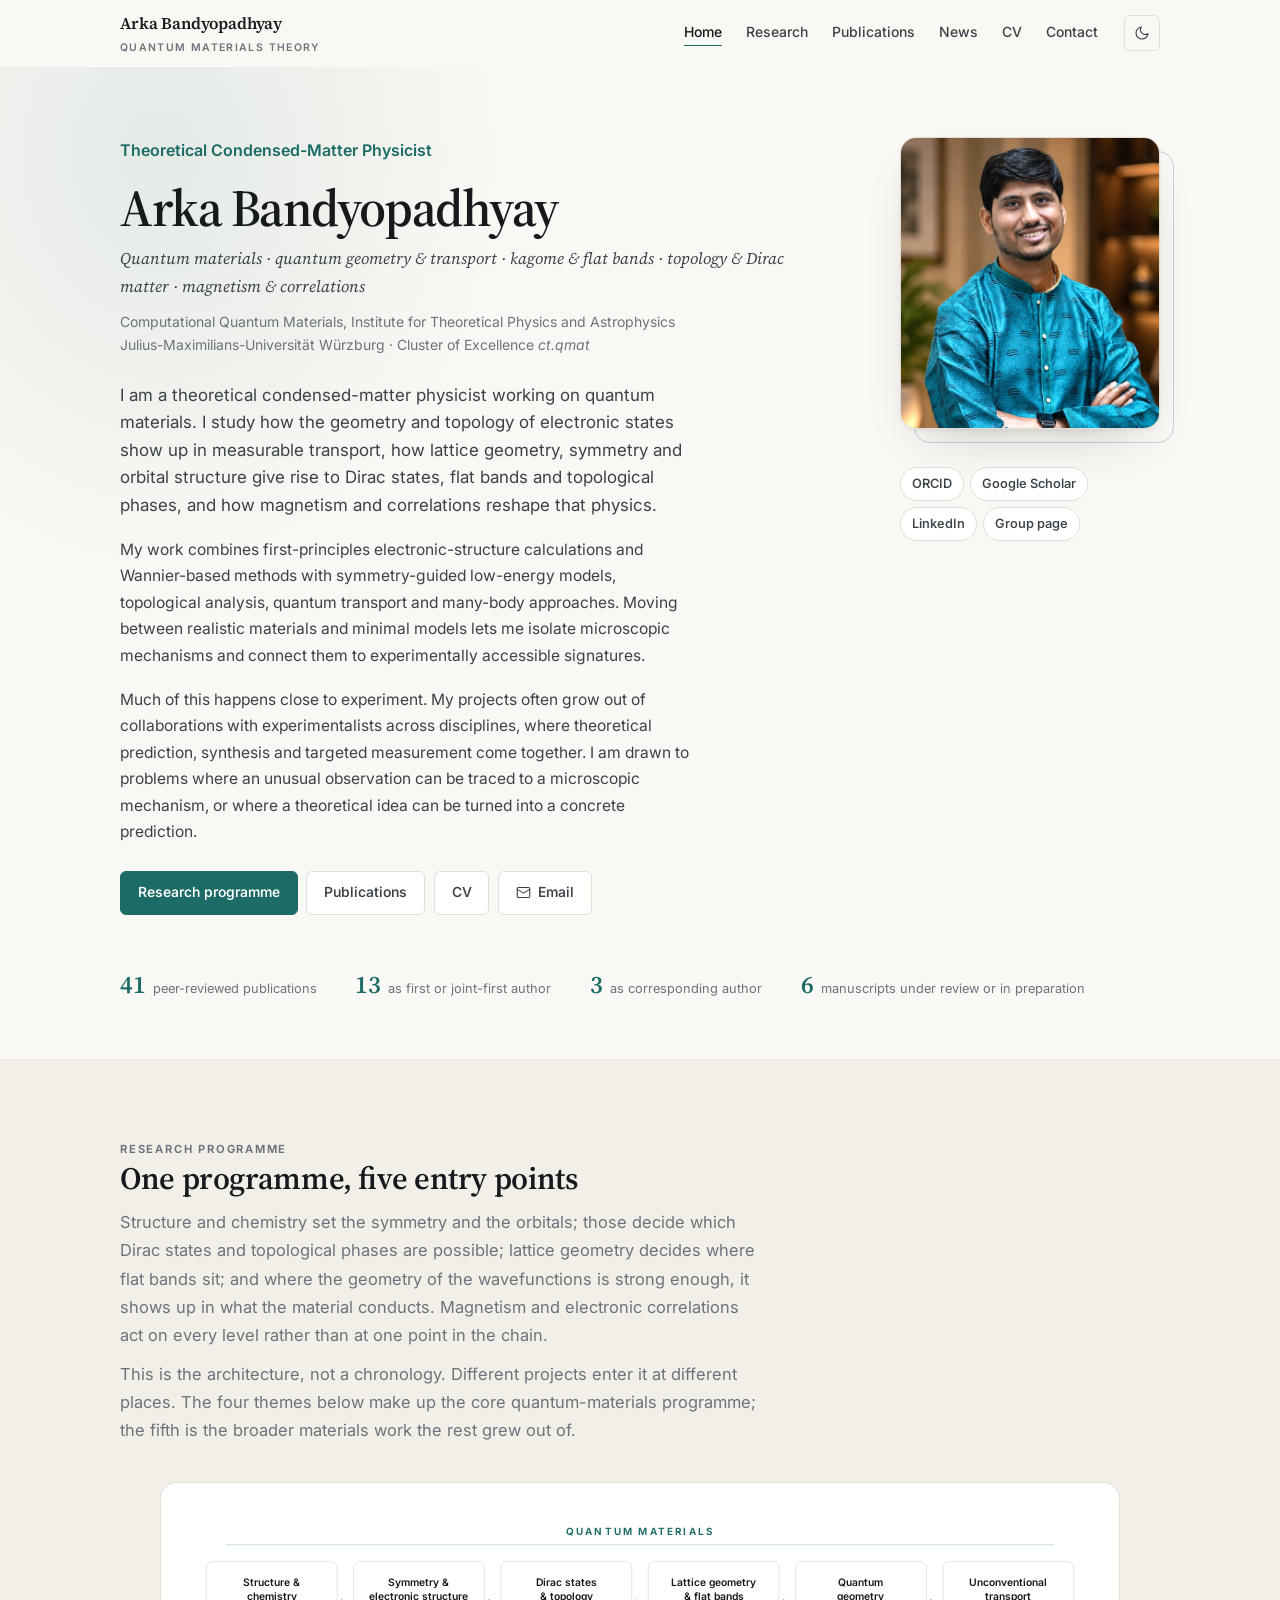
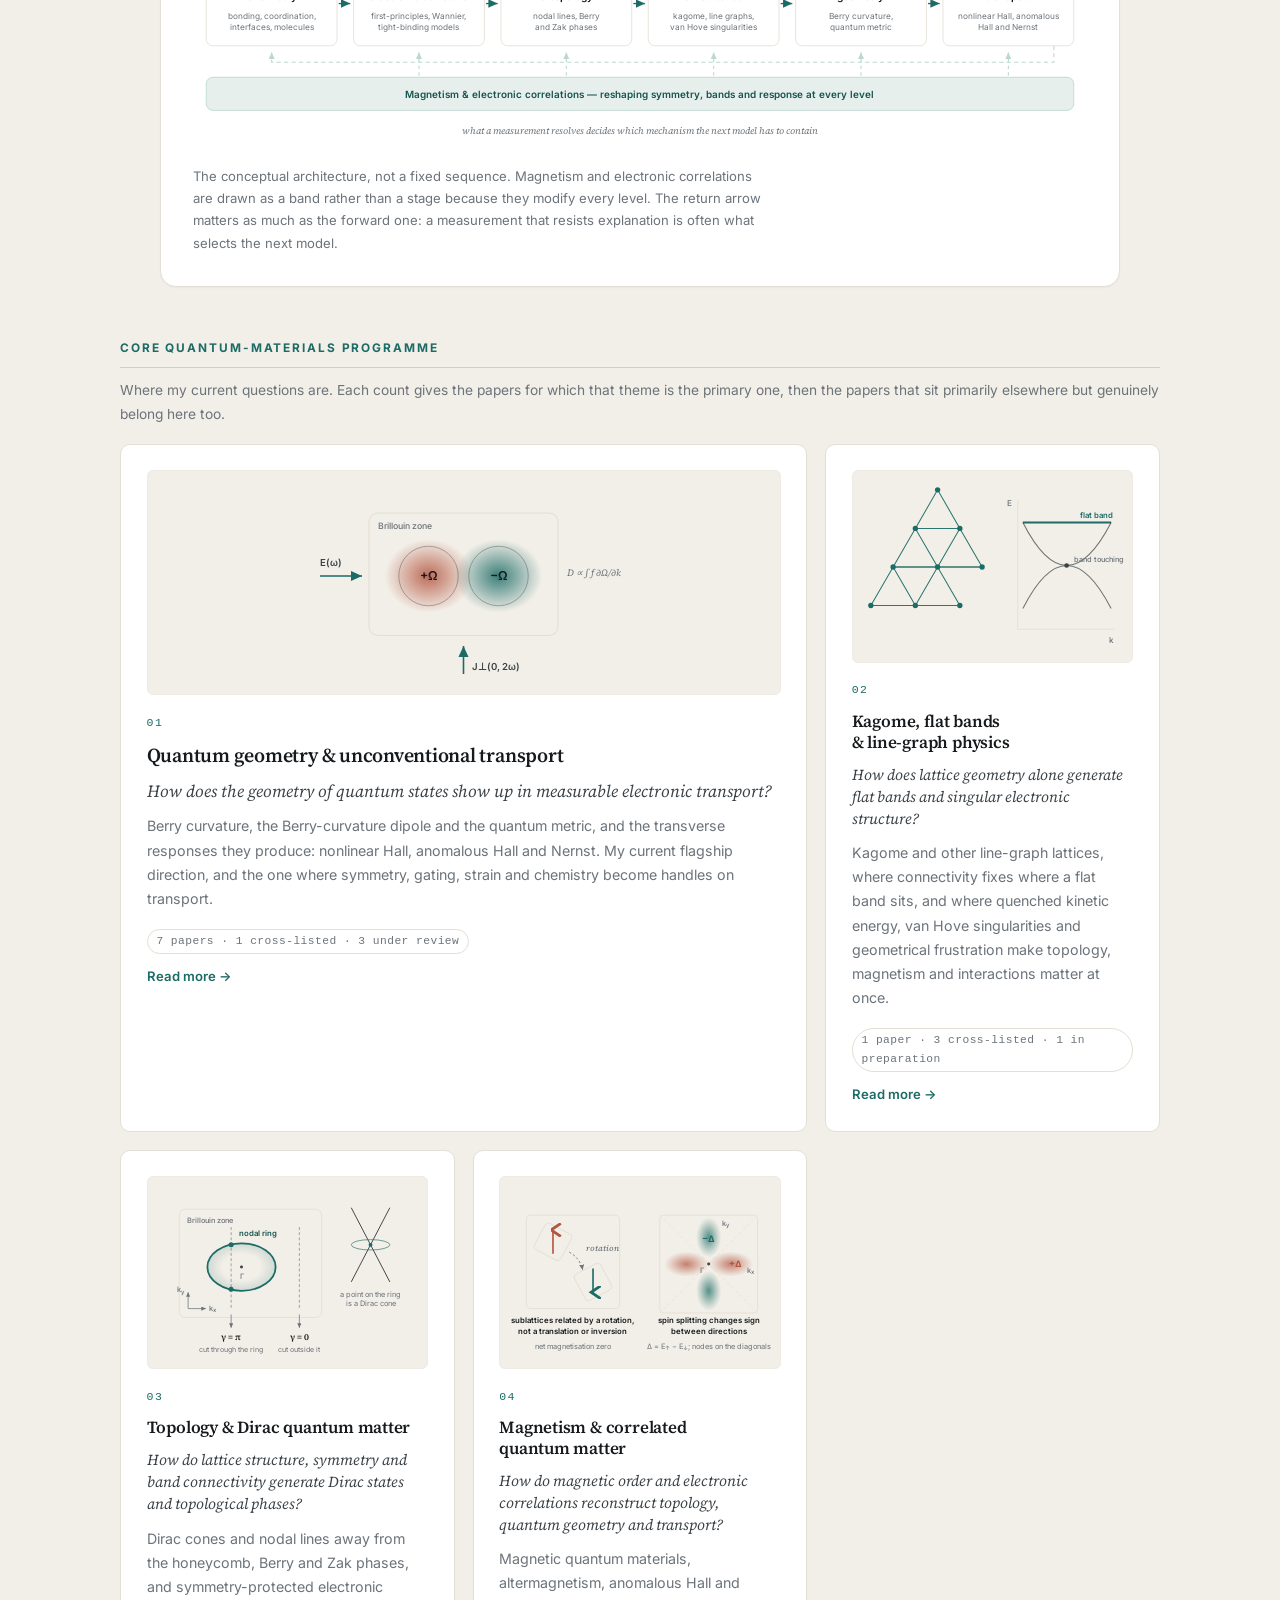
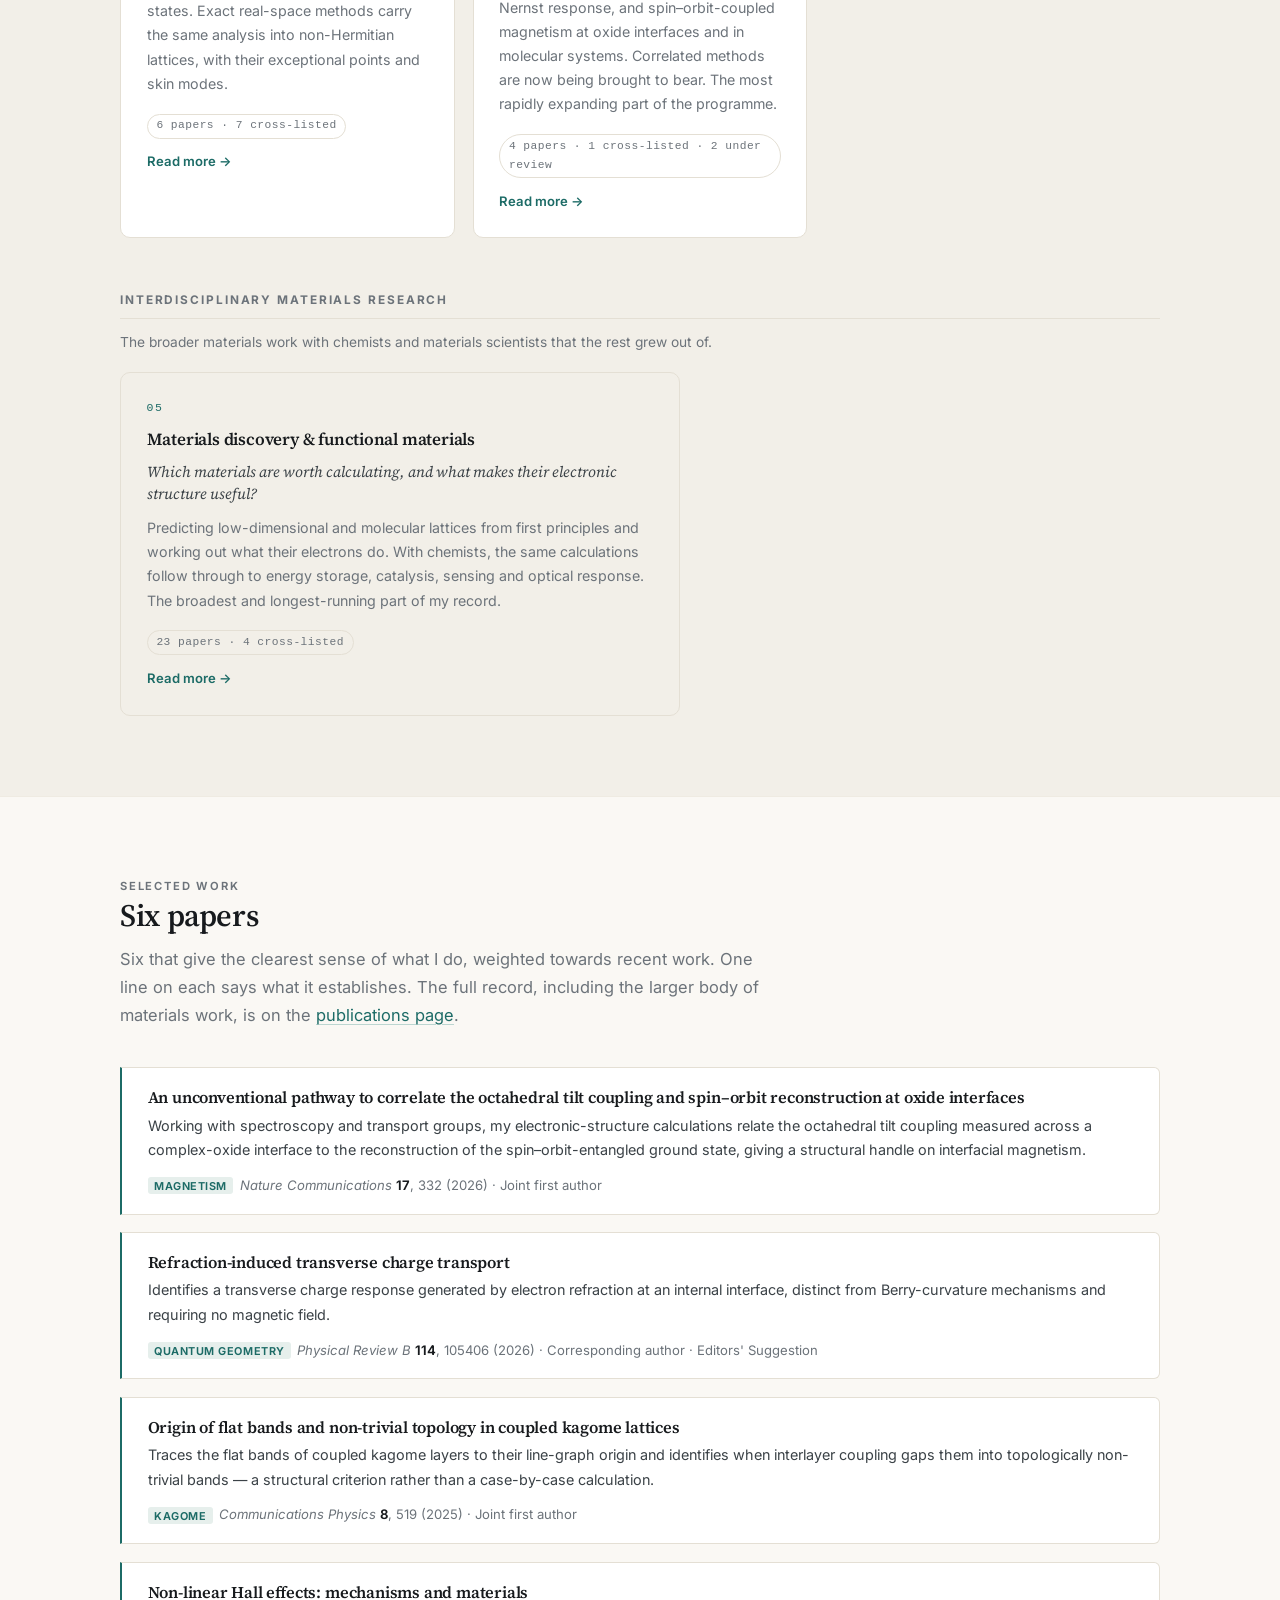
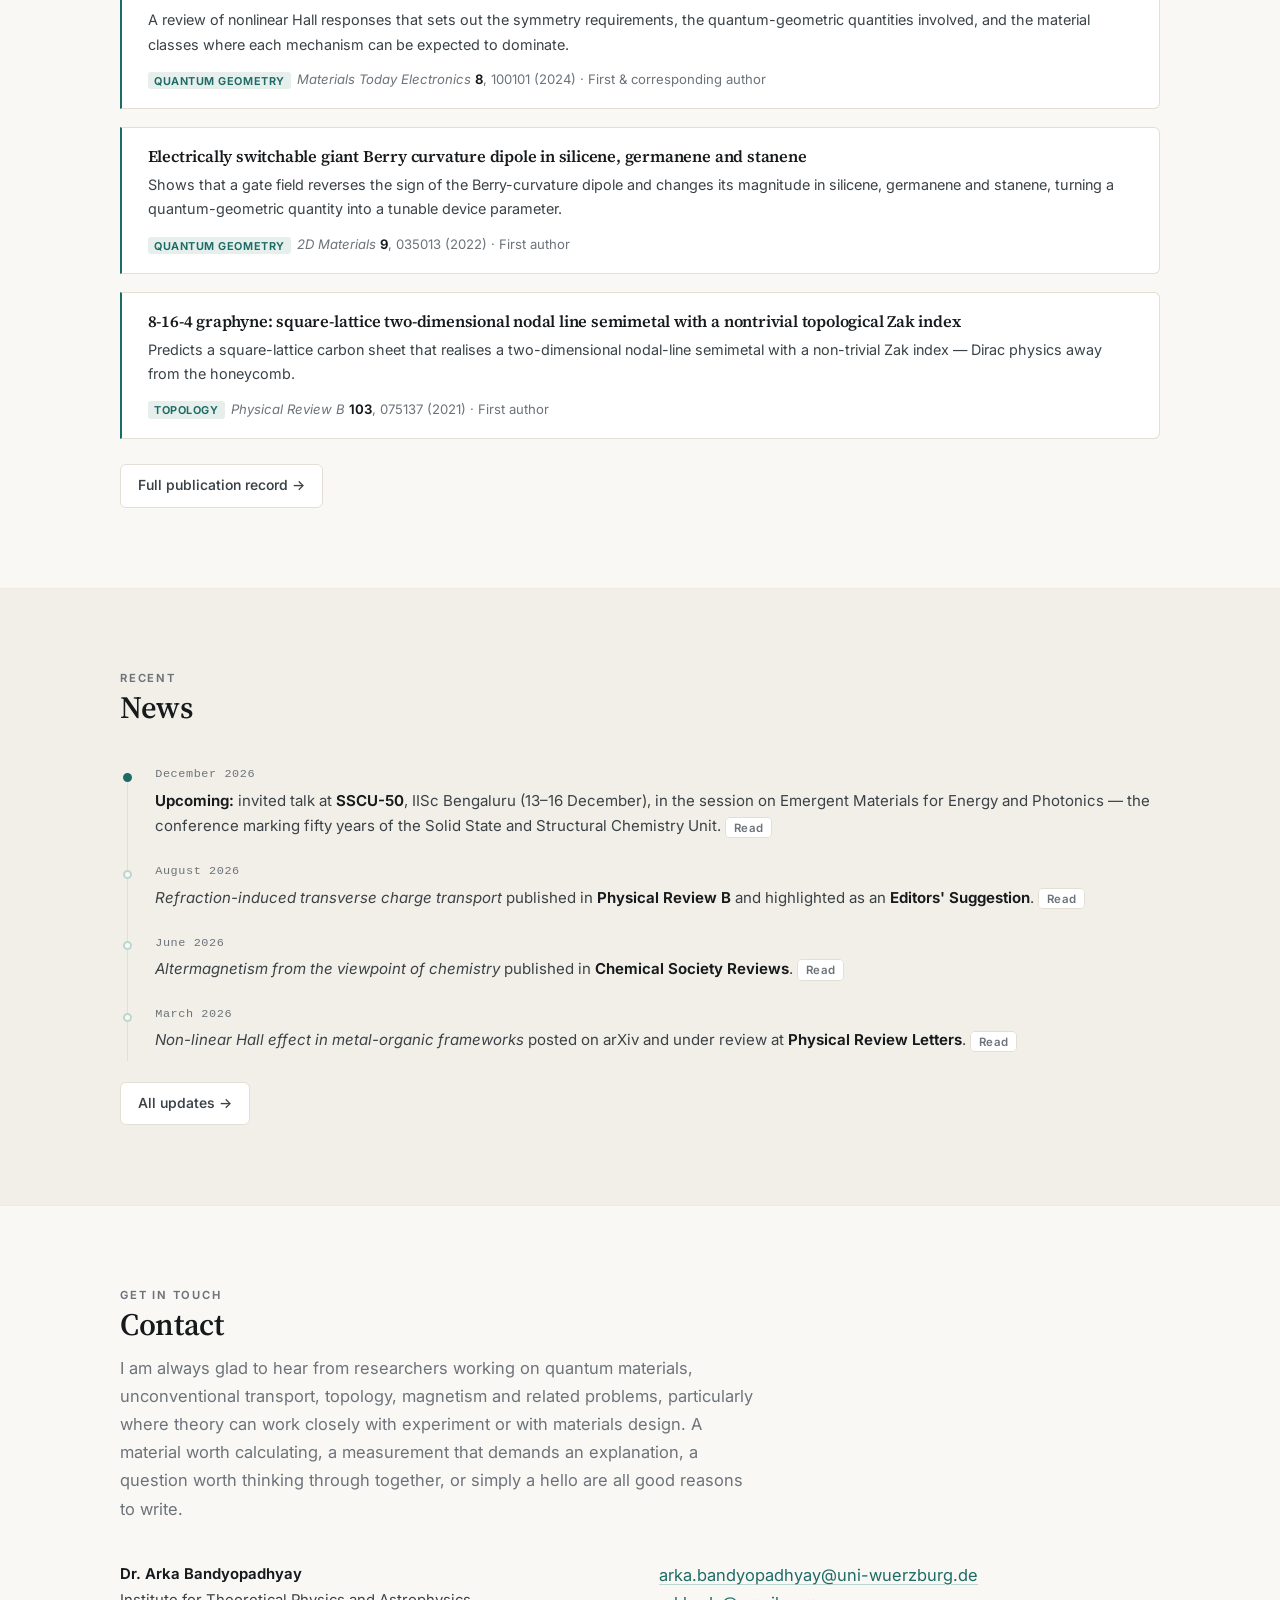
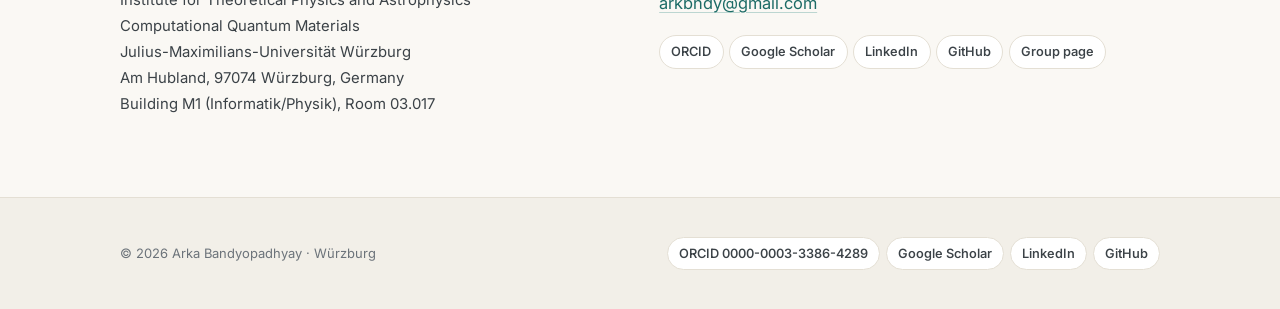
==== commit 40b90966: "Redraw the topology schematic around a closed nodal ring The old figure drew an open arc across the " ====
--- a/index.html
+++ b/index.html
@@ -278,28 +278,48 @@
           <span class="more">Read more &rarr;</span>
         </a>
         <a class="pillar-card" href="research.html#topology">
-          <span class="card-fig" aria-hidden="true"><svg viewBox="0 0 360 240" role="img" aria-label="A nodal line in a two-dimensional Brillouin zone, with one-dimensional cuts on either side carrying Zak phases of pi and zero">
+          <span class="card-fig" aria-hidden="true"><svg viewBox="0 0 360 240" role="img" aria-label="A closed nodal ring in a two-dimensional Brillouin zone. A one-dimensional cut passing through the ring carries a Zak phase of pi; a cut outside the ring carries zero. Beside it, a Dirac cone.">
   <defs>
     <marker id="tArr" markerWidth="8" markerHeight="8" refX="6.2" refY="2.8" orient="auto"><path d="M0,0 L6.2,2.8 L0,5.6 z" style="fill:var(--muted)"/></marker>
+    <radialGradient id="tRing"><stop offset=".55" stop-color="#1c6b66" stop-opacity="0"/><stop offset="1" stop-color="#1c6b66" stop-opacity=".16"/></radialGradient>
   </defs>
-  <rect x="46" y="34" width="188" height="150" rx="8" style="fill:none;stroke:var(--rule);stroke-width:1.2"/>
-  <text x="56" y="52" style="fill:var(--muted);font:500 10px var(--sans)">Brillouin zone</text>
-  <path d="M78 160 C104 96, 176 96, 202 60" style="fill:none;stroke:var(--accent);stroke-width:2.4;stroke-linecap:round"/>
-  <text x="150" y="150" style="fill:var(--accent-2);font:600 10.5px var(--sans)">nodal line</text>
-  <g style="stroke:var(--ink-2);stroke-width:1;opacity:.5;stroke-dasharray:3 3">
-    <path d="M92 46 V172"/><path d="M196 46 V172"/>
+
+  <rect x="34" y="34" width="192" height="146" rx="8" style="fill:none;stroke:var(--rule);stroke-width:1.2"/>
+  <text x="44" y="52" style="fill:var(--muted);font:500 10px var(--sans)">Brillouin zone</text>
+
+  <ellipse cx="118" cy="112" rx="46" ry="32" fill="url(#tRing)"/>
+  <ellipse cx="118" cy="112" rx="46" ry="32" style="fill:none;stroke:var(--accent);stroke-width:2.4"/>
+  <circle cx="118" cy="112" r="2" style="fill:var(--ink-2)"/>
+  <text x="118" y="128" text-anchor="middle" style="fill:var(--muted);font:500 10px var(--sans)">&#915;</text>
+  <text x="140" y="70" text-anchor="middle" style="fill:var(--accent-2);font:600 10.5px var(--sans)">nodal ring</text>
+
+  <g style="stroke:var(--ink-2);stroke-width:1.1;opacity:.55;stroke-dasharray:4 3">
+    <path d="M104 58 V170"/><path d="M196 58 V170"/>
+  </g>
+  <g style="fill:var(--accent)">
+    <circle cx="104" cy="82" r="3.4"/><circle cx="104" cy="142" r="3.4"/>
   </g>
   <g style="stroke:var(--muted);stroke-width:1;fill:none" marker-end="url(#tArr)">
-    <path d="M92 178 V196"/><path d="M196 178 V196"/>
-  </g>
-  <text x="92"  y="212" text-anchor="middle" style="fill:var(--ink);font:600 12px var(--serif)">&#947; = &#960;</text>
-  <text x="196" y="212" text-anchor="middle" style="fill:var(--ink);font:600 12px var(--serif)">&#947; = 0</text>
-  <text x="144" y="230" text-anchor="middle" style="fill:var(--muted);font:400 10px var(--sans)">Zak phase on 1D cuts</text>
-  <g transform="translate(268,60)">
-    <path d="M0 78 L26 26 L52 78" style="fill:none;stroke:var(--ink-2);stroke-width:1.3"/>
-    <path d="M0 -26 L26 26 L52 -26" style="fill:none;stroke:var(--ink-2);stroke-width:1.3"/>
-    <ellipse cx="26" cy="26" rx="26" ry="7" style="fill:none;stroke:var(--accent);stroke-width:1.2;opacity:.7"/>
-    <text x="26" y="98" text-anchor="middle" style="fill:var(--muted);font:400 10px var(--sans)">Dirac cone</text>
+    <path d="M46 168 H70"/><path d="M46 168 V146"/>
+  </g>
+  <text x="74" y="171" style="fill:var(--muted);font:500 10px var(--sans)">k<tspan dy="2" font-size="8">x</tspan></text>
+  <text x="40" y="146" text-anchor="end" style="fill:var(--muted);font:500 10px var(--sans)">k<tspan dy="2" font-size="8">y</tspan></text>
+
+  <g style="stroke:var(--muted);stroke-width:1;fill:none" marker-end="url(#tArr)">
+    <path d="M104 176 V194"/><path d="M196 176 V194"/>
+  </g>
+  <text x="104" y="211" text-anchor="middle" style="fill:var(--ink);font:600 12px var(--serif)">&#947; = &#960;</text>
+  <text x="196" y="211" text-anchor="middle" style="fill:var(--ink);font:600 12px var(--serif)">&#947; = 0</text>
+  <text x="104" y="226" text-anchor="middle" style="fill:var(--muted);font:400 9.5px var(--sans)">cut through the ring</text>
+  <text x="196" y="226" text-anchor="middle" style="fill:var(--muted);font:400 9.5px var(--sans)">cut outside it</text>
+
+  <g transform="translate(266,58)">
+    <path d="M0 74 L26 24 L52 74" style="fill:none;stroke:var(--ink-2);stroke-width:1.3"/>
+    <path d="M0 -26 L26 24 L52 -26" style="fill:none;stroke:var(--ink-2);stroke-width:1.3"/>
+    <ellipse cx="26" cy="24" rx="26" ry="7" style="fill:none;stroke:var(--accent);stroke-width:1.2;opacity:.7"/>
+    <circle cx="26" cy="24" r="2.6" style="fill:var(--accent)"/>
+    <text x="26" y="94" text-anchor="middle" style="fill:var(--muted);font:400 10px var(--sans)">a point on the ring</text>
+    <text x="26" y="107" text-anchor="middle" style="fill:var(--muted);font:400 10px var(--sans)">is a Dirac cone</text>
   </g>
 </svg></span>
           <span class="n">03</span>
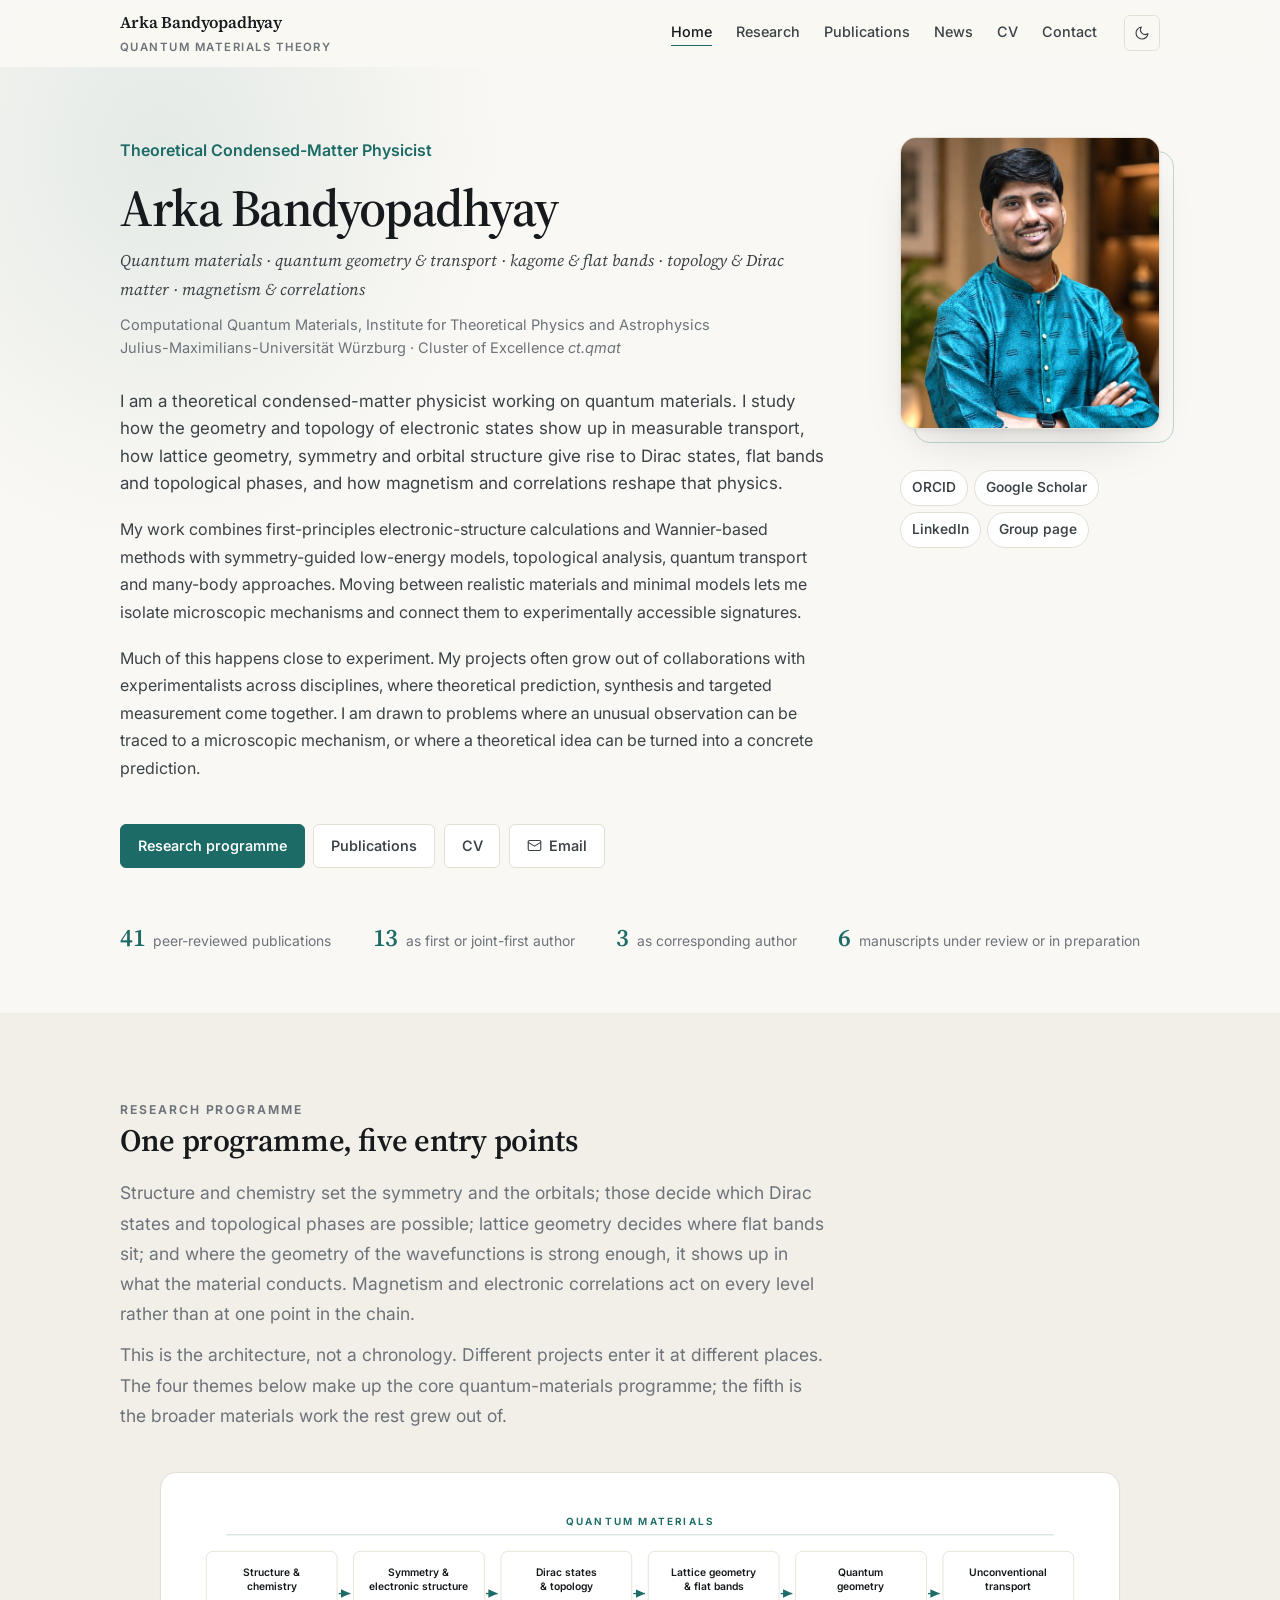
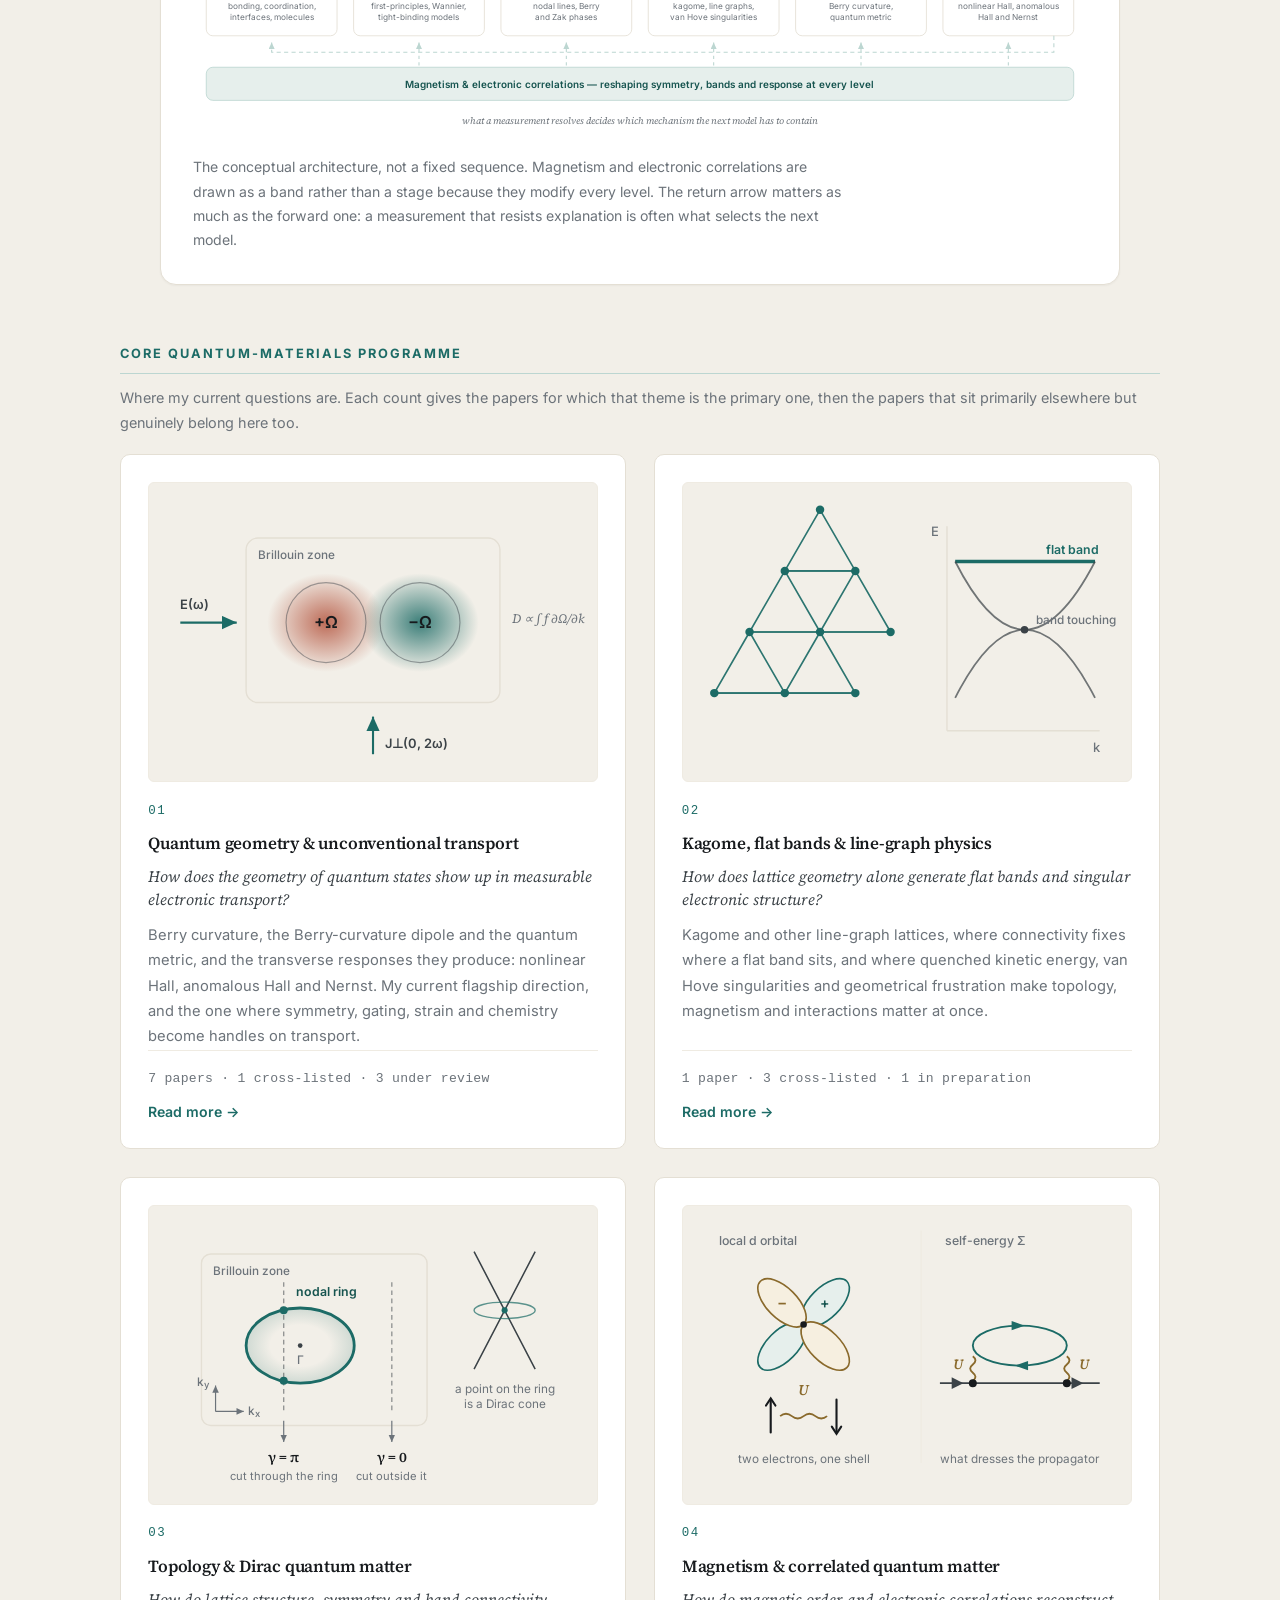
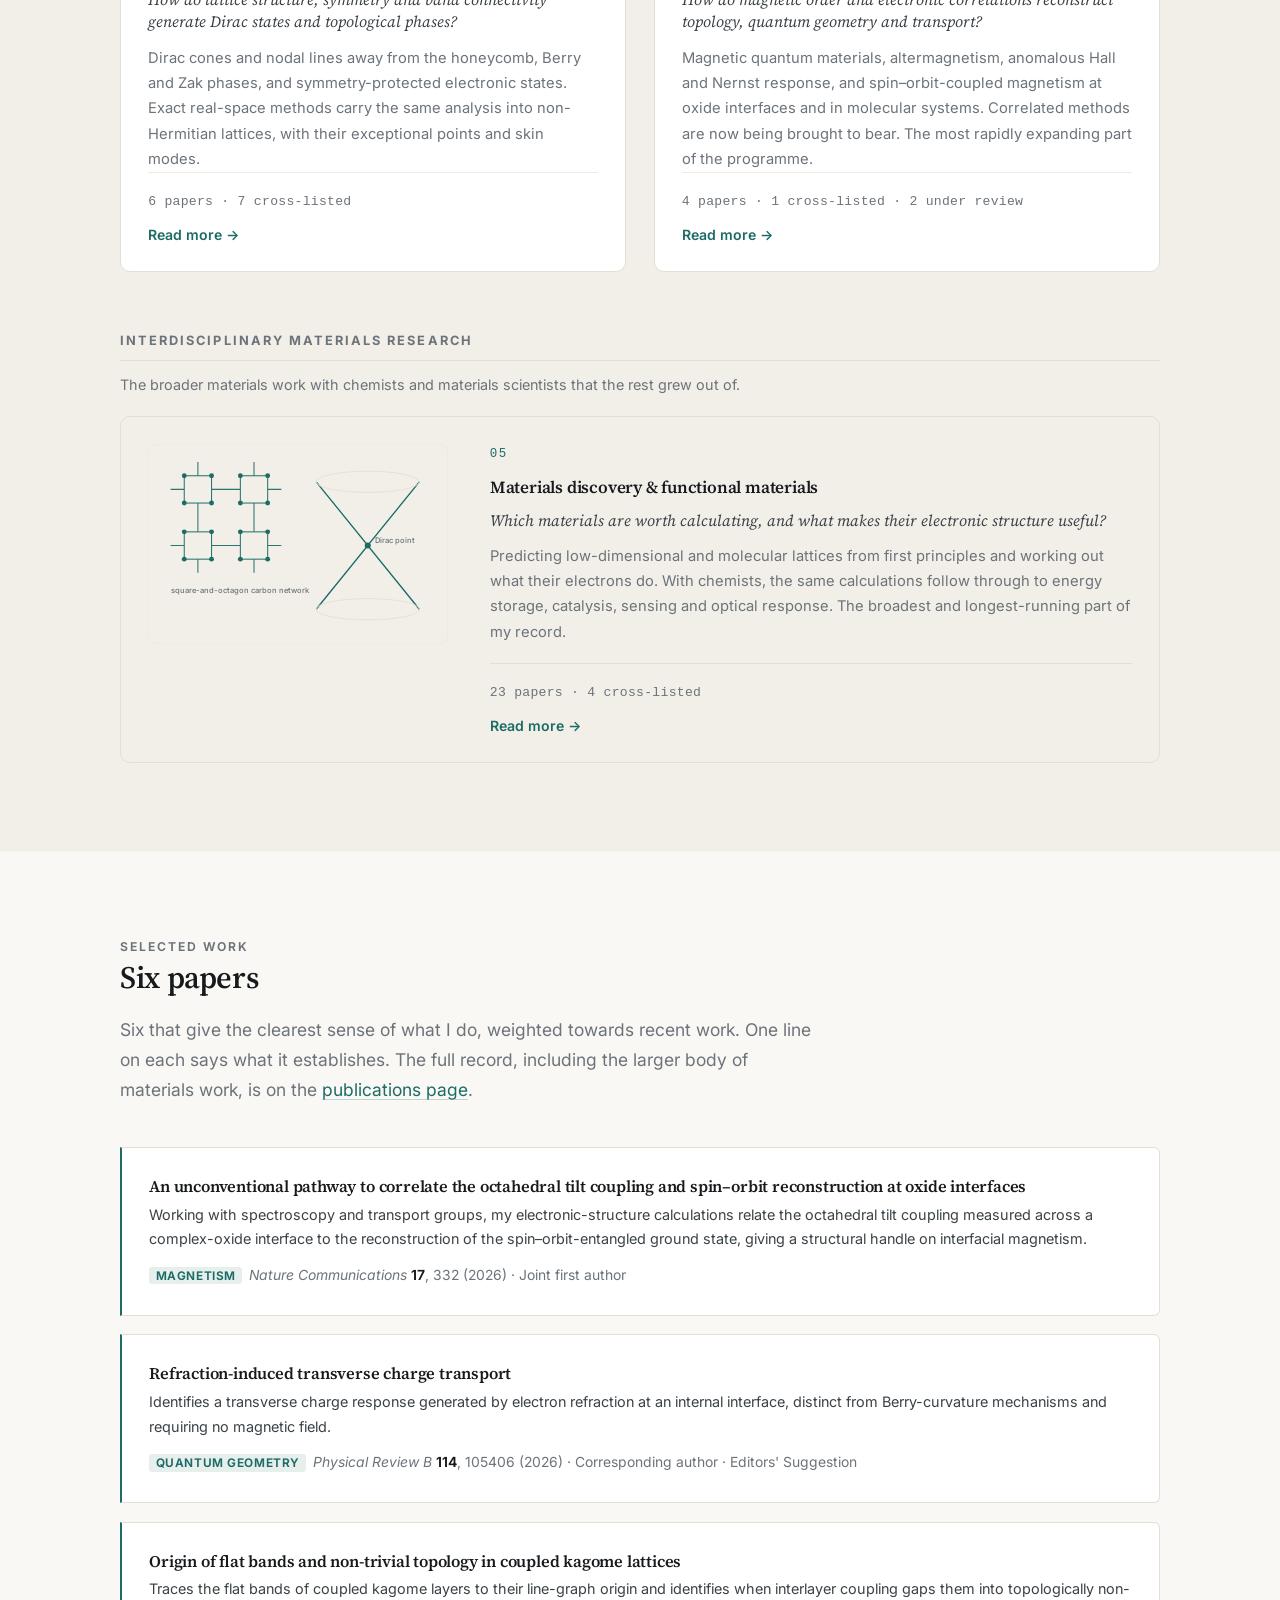
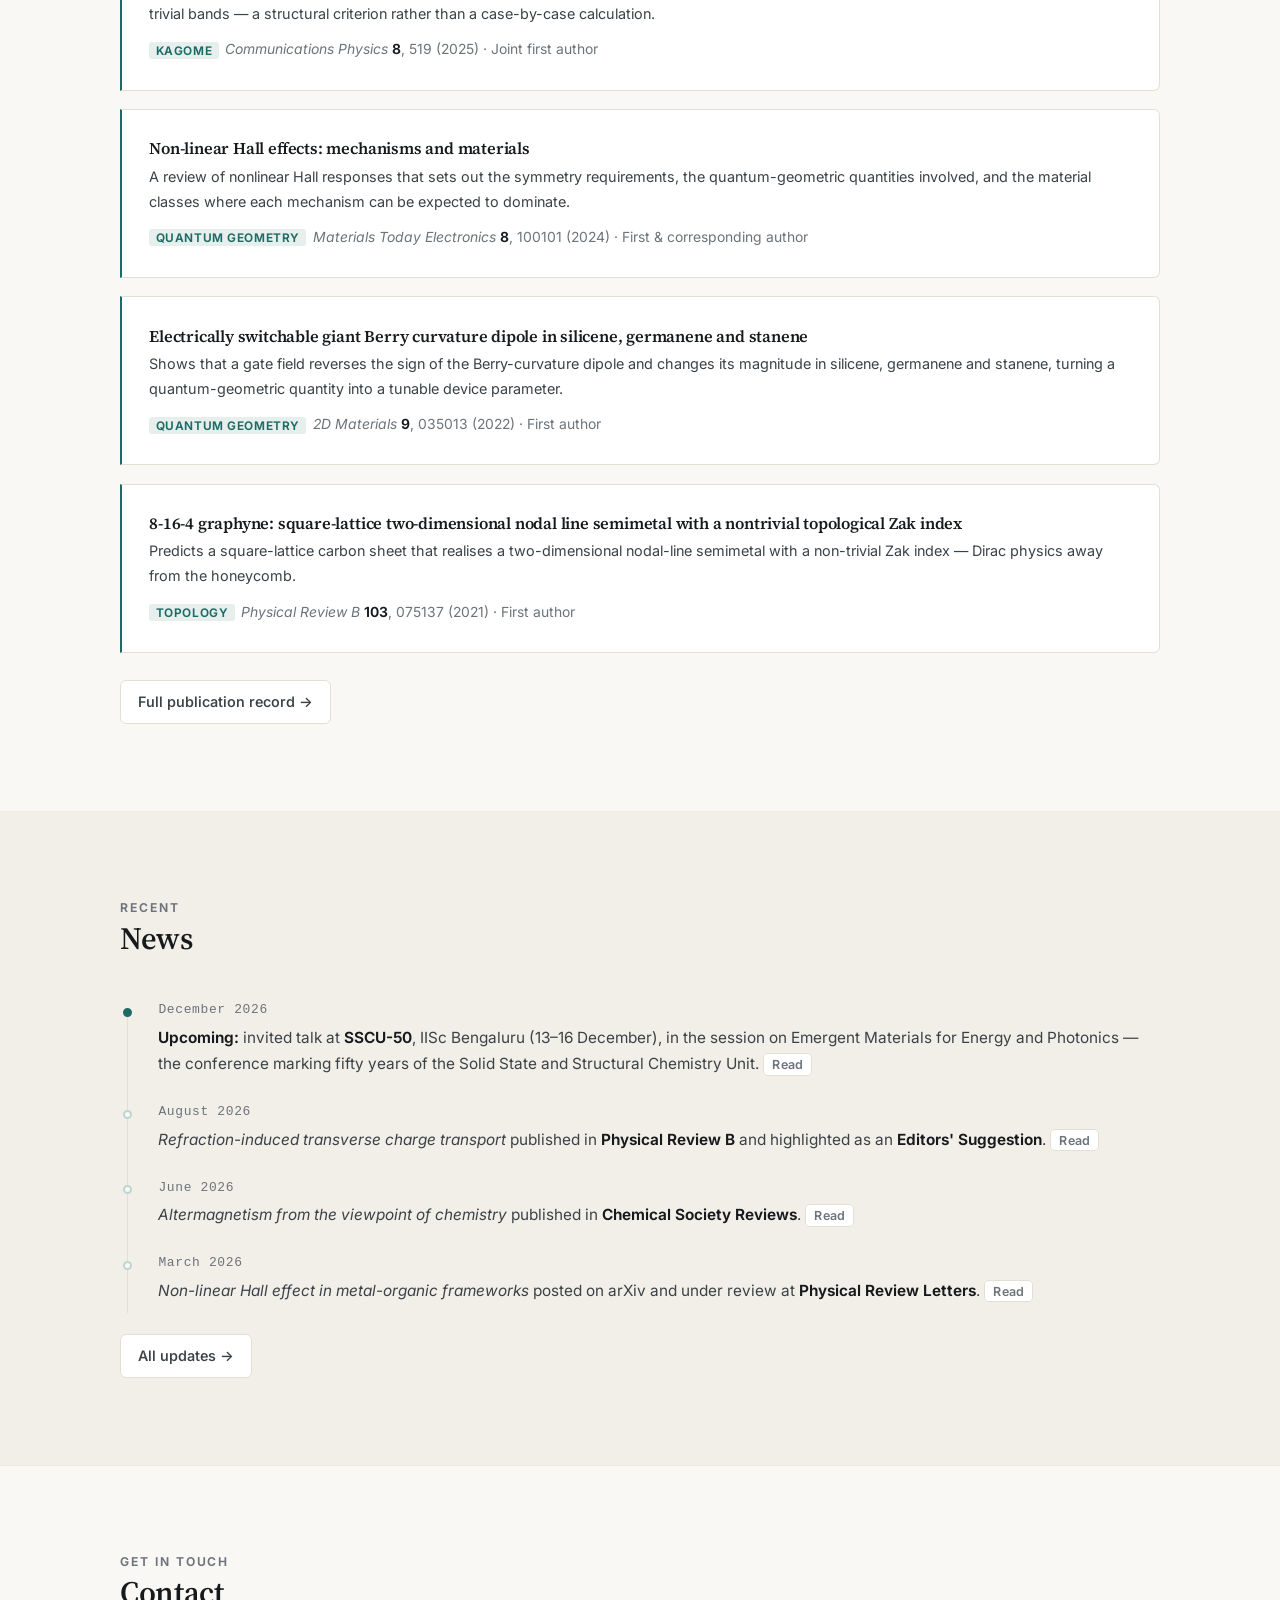
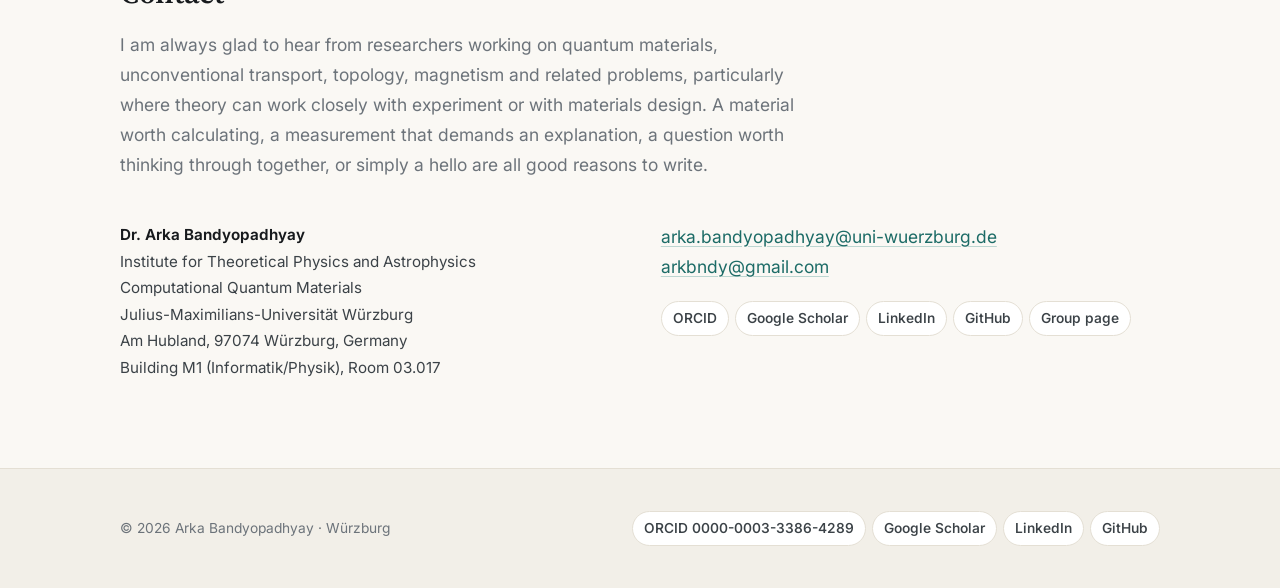
==== commit 3a82e983: "Visual pass: even research cards, larger type, roomier spacing - All five theme cards are now the sa" ====
--- a/index.html
+++ b/index.html
@@ -219,7 +219,7 @@
         one, then the papers that sit primarily elsewhere but genuinely belong here too.</p>
     </div>
     <div class="pillars">
-        <a class="pillar-card pillar-card--lead" href="research.html#geometry">
+        <a class="pillar-card" href="research.html#geometry">
           <span class="card-fig" aria-hidden="true"><svg viewBox="0 0 360 240" role="img" aria-label="Berry curvature distributed asymmetrically over a Fermi surface, converting a drive at frequency omega into a transverse current at twice omega">
   <defs>
     <radialGradient id="gPos"><stop offset="0" stop-color="#b4553f" stop-opacity=".85"/><stop offset="1" stop-color="#b4553f" stop-opacity="0"/></radialGradient>
@@ -330,49 +330,55 @@
           <span class="more">Read more &rarr;</span>
         </a>
         <a class="pillar-card" href="research.html#magnetism">
-          <span class="card-fig" aria-hidden="true"><svg viewBox="0 0 360 240" role="img" aria-label="Left: two magnetic sublattices with opposite spins sitting in environments related by a rotation. Right: the resulting spin splitting across the Brillouin zone, positive along one axis, negative along the other, with nodal lines along the diagonals">
-  <defs>
-    <radialGradient id="mUp"><stop offset="0" stop-color="#b4553f" stop-opacity=".72"/><stop offset=".72" stop-color="#b4553f" stop-opacity=".18"/><stop offset="1" stop-color="#b4553f" stop-opacity="0"/></radialGradient>
-    <radialGradient id="mDn"><stop offset="0" stop-color="#1c6b66" stop-opacity=".72"/><stop offset=".72" stop-color="#1c6b66" stop-opacity=".18"/><stop offset="1" stop-color="#1c6b66" stop-opacity="0"/></radialGradient>
-    <marker id="mUpTip" markerWidth="8" markerHeight="8" refX="4" refY="1.2" orient="auto"><path d="M0,6 L4,0 L8,6" style="fill:none;stroke:#b4553f;stroke-width:1.7"/></marker>
-    <marker id="mDnTip" markerWidth="8" markerHeight="8" refX="4" refY="4.8" orient="auto"><path d="M0,0 L4,6 L8,0" style="fill:none;stroke:var(--accent);stroke-width:1.7"/></marker>
-    <marker id="mRot" markerWidth="8" markerHeight="8" refX="6" refY="2.8" orient="auto"><path d="M0,0 L6,2.8 L0,5.6 z" style="fill:var(--muted)"/></marker>
-  </defs>
-
-  <!-- real space -->
-  <rect x="26" y="42" width="126" height="126" rx="6" style="fill:none;stroke:var(--rule);stroke-width:1.2"/>
-  <g transform="rotate(28 62 78)">
-    <rect x="42" y="58" width="40" height="40" rx="5" style="fill:var(--paper-2);stroke:var(--rule);stroke-width:1.2"/>
-  </g>
-  <g transform="rotate(-28 116 132)">
-    <rect x="96" y="112" width="40" height="40" rx="5" style="fill:var(--paper-2);stroke:var(--rule);stroke-width:1.2"/>
-  </g>
-  <path d="M62 94 V62" style="stroke:#b4553f;stroke-width:2.2;fill:none" marker-end="url(#mUpTip)"/>
-  <path d="M116 114 V146" style="stroke:var(--accent);stroke-width:2.2;fill:none" marker-end="url(#mDnTip)"/>
-  <path d="M84 92 A 34 34 0 0 1 102 116" style="fill:none;stroke:var(--muted);stroke-width:1.2;stroke-dasharray:3 3" marker-end="url(#mRot)"/>
-  <text x="106" y="90" style="fill:var(--muted);font:italic 500 11px var(--serif)">rotation</text>
-  <text x="89" y="188" text-anchor="middle" style="fill:var(--ink);font:600 10.5px var(--sans)">sublattices related by a rotation,</text>
-  <text x="89" y="202" text-anchor="middle" style="fill:var(--ink);font:600 10.5px var(--sans)">not a translation or inversion</text>
-  <text x="89" y="222" text-anchor="middle" style="fill:var(--muted);font:400 10px var(--sans)">net magnetisation zero</text>
-
-  <!-- momentum space -->
-  <rect x="206" y="42" width="132" height="132" rx="6" style="fill:none;stroke:var(--rule);stroke-width:1.2"/>
-  <g style="stroke:var(--rule);stroke-width:1;stroke-dasharray:4 4">
-    <path d="M206 42 L338 174"/><path d="M338 42 L206 174"/>
-  </g>
-  <ellipse cx="302" cy="108" rx="30" ry="17" fill="url(#mUp)"/>
-  <ellipse cx="242" cy="108" rx="30" ry="17" fill="url(#mUp)"/>
-  <ellipse cx="272" cy="72"  rx="17" ry="27" fill="url(#mDn)"/>
-  <ellipse cx="272" cy="144" rx="17" ry="27" fill="url(#mDn)"/>
-  <text x="308" y="112" text-anchor="middle" style="fill:#b4553f;font:700 12px var(--sans)">+&#916;</text>
-  <text x="272" y="78"  text-anchor="middle" style="fill:var(--accent);font:700 12px var(--sans)">&#8722;&#916;</text>
-  <circle cx="272" cy="108" r="2" style="fill:var(--ink-2)"/>
-  <text x="266" y="120" text-anchor="end" style="fill:var(--muted);font:500 10px var(--sans)">&#915;</text>
-  <text x="333" y="120" text-anchor="end" style="fill:var(--muted);font:500 10px var(--sans)">k<tspan dy="2" font-size="8">x</tspan></text>
-  <text x="290" y="56" style="fill:var(--muted);font:500 10px var(--sans)">k<tspan dy="2" font-size="8">y</tspan></text>
-  <text x="272" y="188" text-anchor="middle" style="fill:var(--ink);font:600 10.5px var(--sans)">spin splitting changes sign</text>
-  <text x="272" y="202" text-anchor="middle" style="fill:var(--ink);font:600 10.5px var(--sans)">between directions</text>
-  <text x="272" y="222" text-anchor="middle" style="fill:var(--muted);font:400 10px var(--sans)">&#916; = E<tspan dy="2" font-size="8">&#8593;</tspan><tspan dy="-2"> &#8722; E</tspan><tspan dy="2" font-size="8">&#8595;</tspan><tspan dy="-2">; nodes on the diagonals</tspan></text>
+          <span class="card-fig" aria-hidden="true"><svg viewBox="0 0 360 240" role="img" aria-label="Left: a d orbital with four alternating lobes holding two electrons of opposite spin, whose local Coulomb repulsion U is drawn as a wavy line. Right: the self-energy diagram, a propagator dressed by two interaction vertices joined by a particle-hole loop.">
+  <text x="20" y="26" style="fill:var(--muted);font:500 10.5px var(--sans)">local d orbital</text>
+  <text x="212" y="26" style="fill:var(--muted);font:500 10.5px var(--sans)">self-energy &#931;</text>
+  <line x1="192" y1="14" x2="192" y2="212" style="stroke:var(--rule-soft);stroke-width:1"/>
+
+  <!-- four-lobe d orbital; opposite lobes share the sign of the wavefunction -->
+  <g transform="translate(92,94)" style="stroke-width:1.4">
+    <ellipse cx="0" cy="-26" rx="13" ry="26" transform="rotate(45)"
+             style="fill:var(--accent-soft);stroke:var(--accent)"/>
+    <ellipse cx="0" cy="-26" rx="13" ry="26" transform="rotate(225)"
+             style="fill:var(--accent-soft);stroke:var(--accent)"/>
+    <ellipse cx="0" cy="-26" rx="13" ry="26" transform="rotate(135)"
+             style="fill:var(--gold-soft);stroke:var(--gold)"/>
+    <ellipse cx="0" cy="-26" rx="13" ry="26" transform="rotate(315)"
+             style="fill:var(--gold-soft);stroke:var(--gold)"/>
+    <circle cx="0" cy="0" r="2.8" style="fill:var(--ink);stroke:none"/>
+    <text x="18"  y="-14" text-anchor="middle" style="fill:var(--accent-2);font:600 12px var(--sans);stroke:none">+</text>
+    <text x="-18" y="-14" text-anchor="middle" style="fill:var(--gold);font:600 13px var(--sans);stroke:none">&#8722;</text>
+  </g>
+
+  <!-- two electrons of opposite spin in that shell, repelling through U -->
+  <g style="stroke:var(--ink);stroke-width:1.8;fill:none;stroke-linecap:round">
+    <path d="M64 186 V158"/><path d="M60 163 L64 157 L68 163"/>
+    <path d="M120 158 V186"/><path d="M116 181 L120 187 L124 181"/>
+  </g>
+  <g style="stroke:var(--gold);stroke-width:1.6;fill:none">
+    <path d="M72 172 q5 -4 10 0 q5 4 10 0 q5 -4 10 0 q5 4 10 0"/>
+  </g>
+  <text x="92" y="154" text-anchor="middle" style="fill:var(--gold);font:italic 600 12.5px var(--serif)">U</text>
+  <text x="92" y="212" text-anchor="middle" style="fill:var(--muted);font:400 10px var(--sans)">two electrons, one shell</text>
+
+  <!-- second-order self-energy: two U vertices joined by a particle-hole loop -->
+  <ellipse cx="276" cy="112" rx="40" ry="17" style="fill:none;stroke:var(--accent);stroke-width:1.6"/>
+  <path d="M269 91 L280 95 L269 99 z" style="fill:var(--accent)"/>
+  <path d="M283 133 L272 129 L283 125 z" style="fill:var(--accent)"/>
+
+  <g style="stroke:var(--gold);stroke-width:1.6;fill:none">
+    <path d="M236 142 q4.5 -3.5 0 -7 q-4.5 -3.5 0 -7 q4.5 -3.5 0 -7"/>
+    <path d="M316 142 q4.5 -3.5 0 -7 q-4.5 -3.5 0 -7 q4.5 -3.5 0 -7"/>
+  </g>
+  <text x="228" y="132" text-anchor="end" style="fill:var(--gold);font:italic 600 12px var(--serif)">U</text>
+  <text x="326" y="132" style="fill:var(--gold);font:italic 600 12px var(--serif)">U</text>
+
+  <path d="M208 144 H344" style="stroke:var(--ink-2);stroke-width:1.5;fill:none"/>
+  <path d="M218 139 L228 144 L218 149 z" style="fill:var(--ink-2)"/>
+  <path d="M320 139 L330 144 L320 149 z" style="fill:var(--ink-2)"/>
+  <circle cx="236" cy="144" r="3.4" style="fill:var(--ink)"/>
+  <circle cx="316" cy="144" r="3.4" style="fill:var(--ink)"/>
+  <text x="276" y="212" text-anchor="middle" style="fill:var(--muted);font:400 10px var(--sans)">what dresses the propagator</text>
 </svg></span>
           <span class="n">04</span>
           <h3>Magnetism &amp; correlated quantum matter</h3>
@@ -387,8 +393,8 @@
       <h3>Interdisciplinary materials research</h3>
       <p>The broader materials work with chemists and materials scientists that the rest grew out of.</p>
     </div>
-    <div class="pillars pillars--quiet">
-        <a class="pillar-card" href="research.html#materials">
+    <div class="pillars pillars--single">
+        <a class="pillar-card pillar-card--wide" href="research.html#materials">
           <span class="card-fig" aria-hidden="true"><svg viewBox="0 0 360 240" role="img" aria-label="A square-and-octagon carbon network and an anisotropic Dirac cone">
   <g style="stroke:var(--accent);stroke-width:1.4;fill:none;opacity:.92">
     <rect x="30" y="30" width="36" height="36"/><rect x="104" y="30" width="36" height="36"/>
--- a/assets/css/style.css
+++ b/assets/css/style.css
@@ -36,8 +36,8 @@
   --wrap:  1120px;
   --prose: 68ch;
 
-  --s1: .35rem;  --s2: .7rem;   --s3: 1.1rem;  --s4: 1.6rem;
-  --s5: 2.4rem;  --s6: 3.4rem;  --s7: 5rem;
+  --s1: .35rem;  --s2: .72rem;  --s3: 1.15rem; --s4: 1.7rem;
+  --s5: 2.6rem;  --s6: 3.8rem;  --s7: 5.4rem;
 }
 
 :root[data-theme="dark"] {
@@ -90,8 +90,8 @@
   background: var(--paper);
   color: var(--ink);
   font-family: var(--sans);
-  font-size: 16.5px;
-  line-height: 1.7;
+  font-size: 17.5px;
+  line-height: 1.72;
   font-feature-settings: "kern" 1, "liga" 1;
   -webkit-font-smoothing: antialiased;
   text-rendering: optimizeLegibility;
@@ -106,7 +106,7 @@
 h1, h2, h3, h4 {
   font-family: var(--serif);
   font-weight: 600;
-  line-height: 1.22;
+  line-height: 1.24;
   letter-spacing: -.012em;
   text-wrap: balance;
   margin: 0 0 var(--s2);
@@ -126,15 +126,16 @@
 /* ---------- Layout ------------------------------------------------------ */
 .wrap { width: 100%; max-width: var(--wrap); margin-inline: auto; padding-inline: clamp(20px, 5vw, 40px); }
 .prose { max-width: var(--prose); }
-.section { padding-block: clamp(3.2rem, 7vw, var(--s7)); }
+.section { padding-block: clamp(3.6rem, 7vw, var(--s7)); }
 .section--tint { background: var(--paper-2); border-block: 1px solid var(--rule-soft); }
 .stack > * + * { margin-top: var(--s3); }
 
 .eyebrow {
-  font-size: .7rem; font-weight: 650; letter-spacing: .16em; text-transform: uppercase;
+  font-size: .76rem; font-weight: 650; letter-spacing: .16em; text-transform: uppercase;
   color: var(--accent); margin: 0 0 var(--s2);
 }
 .section-head { max-width: 64ch; margin-bottom: var(--s5); }
+.section-head h2 + p { margin-top: var(--s3); }
 .section-head h1,
 .section-head h2 { font-size: clamp(1.5rem, 2.6vw, 1.95rem); margin-bottom: var(--s2); }
 .section-head p { color: var(--muted); margin: 0; }
@@ -174,12 +175,12 @@
 .brand:hover { color: var(--accent); }
 .brand b { display: block; font-family: var(--serif); font-weight: 600; font-size: 1.03rem; letter-spacing: -.01em; }
 .brand span {
-  display: block; font-size: .655rem; font-weight: 600; letter-spacing: .13em;
+  display: block; font-size: .71rem; font-weight: 600; letter-spacing: .13em;
   text-transform: uppercase; color: var(--muted); margin-top: 1px;
 }
 .nav-links { display: flex; gap: 1.5rem; align-items: center; list-style: none; margin: 0; padding: 0; }
 .nav-links a {
-  color: var(--ink-2); font-size: .875rem; font-weight: 500; text-decoration: none;
+  color: var(--ink-2); font-size: .9rem; font-weight: 500; text-decoration: none;
   padding: .35rem 0; border-bottom: 1.5px solid transparent; transition: color .16s, border-color .16s;
 }
 .nav-links a:hover { color: var(--accent); }
@@ -232,11 +233,11 @@
   font-family: var(--serif); font-size: 1.02rem; color: var(--ink-2); font-style: italic;
   margin-bottom: var(--s2);
 }
-.hero .affil { font-size: .875rem; color: var(--muted); margin-bottom: var(--s4); line-height: 1.6; }
-.hero .lede { max-width: 58ch; margin-bottom: var(--s4); color: var(--ink-2); }
+.hero .affil { font-size: .91rem; color: var(--muted); margin-bottom: var(--s4); line-height: 1.6; }
+.hero .lede { max-width: 64ch; margin-bottom: var(--s5); color: var(--ink-2); }
 .hero .lede p { margin-bottom: var(--s3); }
 .hero .lede p:first-child { font-size: 1.06rem; line-height: 1.62; }
-.hero .lede p + p { font-size: .975rem; }
+.hero .lede p + p { font-size: 1rem; }
 .hero .lede p:last-child { margin-bottom: 0; }
 .idlinks--stack { display: flex; flex-wrap: wrap; gap: .4rem; margin-top: var(--s5); }
 @media (max-width: 860px) { .idlinks--stack { display: none; } }
@@ -261,7 +262,7 @@
 .actions { display: flex; flex-wrap: wrap; gap: .55rem; }
 .btn {
   display: inline-flex; align-items: center; gap: .45rem; white-space: nowrap;
-  padding: .55rem 1.05rem; border-radius: var(--r-sm); font-size: .87rem; font-weight: 550;
+  padding: .55rem 1.05rem; border-radius: var(--r-sm); font-size: .9rem; font-weight: 550;
   border: 1px solid var(--rule); color: var(--ink-2); background: var(--surface);
   text-decoration: none; transition: transform .16s ease, box-shadow .16s ease, border-color .16s, color .16s;
 }
@@ -281,56 +282,70 @@
 .map-scroll { overflow-x: auto; -webkit-overflow-scrolling: touch; }
 .map-scroll svg { display: block; width: 100%; min-width: 880px; height: auto; }
 .map-scroll:focus-visible { outline: 2px solid var(--accent); outline-offset: 4px; border-radius: var(--r-sm); }
-.map figcaption { font-size: .82rem; color: var(--muted); margin-top: var(--s3); max-width: 72ch; }
+.map figcaption { font-size: .88rem; color: var(--muted); margin-top: var(--s3); max-width: 72ch; }
 
 /* ---------- Research cards ---------------------------------------------- */
-.pillars { display: grid; grid-template-columns: repeat(auto-fit, minmax(270px, 1fr)); gap: var(--s3); }
+/* Two equal columns, so the four core themes read as four peers. */
+.pillars { display: grid; grid-template-columns: repeat(2, minmax(0, 1fr)); gap: var(--s4); }
+@media (max-width: 780px) { .pillars { grid-template-columns: 1fr; } }
 .pillar-card {
   display: flex; flex-direction: column; text-decoration: none;
   background: var(--surface); border: 1px solid var(--rule); border-radius: var(--r);
-  padding: var(--s4); transition: transform .18s ease, box-shadow .18s ease, border-color .18s ease;
+  padding: var(--s4) var(--s4) calc(var(--s4) - .2rem);
+  transition: transform .18s ease, box-shadow .18s ease, border-color .18s ease;
 }
 .pillar-card:hover { transform: translateY(-3px); box-shadow: var(--shadow); border-color: var(--accent-line); }
 .pillar-card .n {
-  font-family: var(--mono); font-size: .72rem; letter-spacing: .12em; color: var(--accent);
+  font-family: var(--mono); font-size: .78rem; letter-spacing: .12em; color: var(--accent);
   margin-bottom: var(--s2);
 }
 .pillar-card h3 { font-size: 1.06rem; margin-bottom: var(--s2); }
-.pillar-card p { font-size: .89rem; color: var(--muted); margin: 0; }
+.pillar-card p { font-size: .92rem; color: var(--muted); margin: 0; }
+/* the count sits on a hairline above the link, so every card ends the same way */
 .pillar-card .count {
-  align-self: flex-start; margin-top: var(--s3);
-  font-family: var(--mono); font-size: .705rem; letter-spacing: .04em; color: var(--muted);
-  border: 1px solid var(--rule); border-radius: 999px; padding: .12rem .55rem;
-}
-.pillar-card .more { margin-top: var(--s2); font-size: .82rem; font-weight: 600; color: var(--accent); }
-
-/* card figure, question, and the two-tier hierarchy */
+  margin-top: auto; padding-top: var(--s3);
+  border-top: 1px solid var(--rule-soft);
+  font-family: var(--mono); font-size: .82rem; letter-spacing: .02em; color: var(--muted);
+  line-height: 1.5;
+}
+.pillar-card .more { margin-top: var(--s2); font-size: .88rem; font-weight: 600; color: var(--accent); }
+
+/* Card figures share one aspect ratio so the four cards align exactly. */
 .pillar-card .card-fig {
-  display: block; margin: 0 0 var(--s3); border: 1px solid var(--rule-soft); border-radius: var(--r-sm);
-  background: var(--paper-2); padding: .4rem; overflow: hidden;
-}
-.pillar-card .card-fig svg { display: block; width: 100%; height: auto; }
+  display: grid; place-items: center; aspect-ratio: 3 / 2;
+  margin: 0 0 var(--s3); border: 1px solid var(--rule-soft); border-radius: var(--r-sm);
+  background: var(--paper-2); padding: .5rem; overflow: hidden;
+}
+.pillar-card .card-fig svg { display: block; width: 100%; height: 100%; }
 .pillar-card .q {
-  font-family: var(--serif); font-style: italic; font-size: .95rem; color: var(--ink-2);
+  font-family: var(--serif); font-style: italic; font-size: .98rem; color: var(--ink-2);
   margin: 0 0 var(--s2); line-height: 1.45;
 }
-.pillar-card--lead { grid-column: span 2; }
-.pillar-card--lead h3 { font-size: 1.24rem; }
-.pillar-card--lead .q { font-size: 1.06rem; }
-.pillar-card--lead .card-fig svg { max-height: 210px; width: auto; margin-inline: auto; }
-@media (max-width: 860px) { .pillar-card--lead { grid-column: auto; } }
-
-.pillars--quiet { max-width: 560px; }
-.pillars--quiet .pillar-card { background: var(--paper-2); }
-.pillars--quiet .card-fig { display: none; }
+
+/* Theme 05 is one full-width band: same type, less vertical weight. */
+.pillars--single { grid-template-columns: 1fr; }
+.pillar-card--wide {
+  display: grid; grid-template-columns: 300px minmax(0, 1fr);
+  gap: 0 var(--s5); align-items: start; background: var(--paper-2);
+}
+.pillar-card--wide > * { grid-column: 2; }
+.pillar-card--wide .card-fig {
+  grid-column: 1; grid-row: 1 / span 99; align-self: start; margin-bottom: 0;
+}
+.pillar-card--wide .count { margin-top: var(--s3); border-top-color: var(--rule); }
+@media (max-width: 780px) {
+  .pillar-card--wide { grid-template-columns: 1fr; gap: 0; }
+  .pillar-card--wide > * { grid-column: 1; }
+  .pillar-card--wide .card-fig { grid-row: auto; margin-bottom: var(--s3); }
+}
 
 .tier-head { margin: var(--s6) 0 var(--s3); }
 .tier-head h2, .tier-head h3 {
-  font-family: var(--sans); font-size: .74rem; font-weight: 700; letter-spacing: .16em;
+  font-family: var(--sans); font-size: .8rem; font-weight: 700; letter-spacing: .16em;
   text-transform: uppercase; color: var(--accent); margin: 0 0 var(--s1);
   padding-bottom: var(--s2); border-bottom: 1px solid var(--accent-line);
 }
-.tier-head p { font-size: .86rem; color: var(--muted); margin: var(--s2) 0 0; }
+.tier-head p { font-size: .9rem; color: var(--muted); margin: var(--s2) 0 0; }
 .tier-head--quiet h2, .tier-head--quiet h3 { color: var(--muted); border-bottom-color: var(--rule); }
 
 /* research-page theme extras */
@@ -344,25 +359,25 @@
   border-radius: 0 var(--r-sm) var(--r-sm) 0; background: var(--surface);
 }
 .pillar .subtheme h3 {
-  font-family: var(--sans); font-size: .72rem; font-weight: 700; letter-spacing: .13em;
+  font-family: var(--sans); font-size: .78rem; font-weight: 700; letter-spacing: .13em;
   text-transform: uppercase; color: var(--accent); margin-bottom: var(--s2);
 }
 .pillar .subtheme p { font-size: .93rem; }
 .pillar .subgroups { display: grid; gap: var(--s3); margin: var(--s4) 0; }
 .pillar .subgroups h3.sg {
-  font-family: var(--sans); font-size: .7rem; font-weight: 700; letter-spacing: .13em;
+  font-family: var(--sans); font-size: .77rem; font-weight: 700; letter-spacing: .13em;
   text-transform: uppercase; color: var(--muted); margin-bottom: var(--s1);
 }
-.pillar .subgroups p { font-size: .89rem; margin: 0; }
+.pillar .subgroups p { font-size: .92rem; margin: 0; }
 .meta-pairs {
   margin: var(--s4) 0 0; padding-top: var(--s3); border-top: 1px solid var(--rule-soft);
   display: grid; grid-template-columns: max-content 1fr; gap: var(--s2) var(--s4);
 }
 .meta-pairs dt {
-  font-family: var(--sans); font-size: .68rem; font-weight: 700; letter-spacing: .12em;
+  font-family: var(--sans); font-size: .76rem; font-weight: 700; letter-spacing: .12em;
   text-transform: uppercase; color: var(--accent); padding-top: .18rem;
 }
-.meta-pairs dd { margin: 0; font-size: .875rem; color: var(--ink-2); line-height: 1.6; }
+.meta-pairs dd { margin: 0; font-size: .91rem; color: var(--ink-2); line-height: 1.6; }
 @media (max-width: 620px) {
   .meta-pairs { grid-template-columns: 1fr; gap: var(--s1) 0; }
   .meta-pairs dd { margin-bottom: var(--s2); }
@@ -377,25 +392,25 @@
 }
 .theme-nav a {
   display: inline-flex; align-items: center; gap: .45rem;
-  font-size: .82rem; font-weight: 500; text-decoration: none; color: var(--ink-2);
+  font-size: .87rem; font-weight: 500; text-decoration: none; color: var(--ink-2);
   border: 1px solid var(--rule); border-radius: 999px; padding: .34rem .8rem;
   background: var(--surface); transition: color .15s, border-color .15s, background .15s;
 }
-.theme-nav a span { font-family: var(--mono); font-size: .68rem; color: var(--accent); }
+.theme-nav a span { font-family: var(--mono); font-size: .75rem; color: var(--accent); }
 .theme-nav a:hover { color: var(--accent); border-color: var(--accent-line); background: var(--accent-soft); }
 
 
 
 /* ---------- Research pillar sections ------------------------------------ */
 .pillar {
-  display: grid; grid-template-columns: minmax(0,1fr) 360px; gap: clamp(1.5rem, 4vw, 3.2rem);
-  align-items: start; padding-block: clamp(2rem, 4vw, 3rem); border-top: 1px solid var(--rule);
+  display: grid; grid-template-columns: minmax(0,1fr) 400px; gap: clamp(1.6rem, 4vw, 3.4rem);
+  align-items: start; padding-block: clamp(2.4rem, 4.5vw, 3.4rem); border-top: 1px solid var(--rule);
   scroll-margin-top: 92px;
 }
 .pillar:first-of-type { border-top: 0; padding-top: 0; }
-.pillar .n { font-family: var(--mono); font-size: .74rem; letter-spacing: .12em; color: var(--accent); display: block; margin-bottom: var(--s1); }
+.pillar .n { font-family: var(--mono); font-size: .8rem; letter-spacing: .12em; color: var(--accent); display: block; margin-bottom: var(--s1); }
 .pillar h2 { font-size: clamp(1.32rem, 2.2vw, 1.62rem); margin-bottom: var(--s2); }
-.pillar .pillar-count { font-family: var(--mono); font-size: .72rem; letter-spacing: .06em; color: var(--muted); margin: 0 0 var(--s3); }
+.pillar .pillar-count { font-family: var(--mono); font-size: .82rem; letter-spacing: .06em; color: var(--muted); margin: 0 0 var(--s3); }
 .pillar .thesis {
   font-family: var(--serif); font-size: 1.1rem; font-style: italic; color: var(--ink);
   border-left: 2px solid var(--accent-line); padding-left: var(--s3); margin-bottom: var(--s3);
@@ -411,7 +426,7 @@
 }
 .pillar .figure { position: sticky; top: 96px; display: flex; flex-direction: column; gap: var(--s4); }
 .pillar .figure .box { border: 1px solid var(--rule); border-radius: var(--r); background: var(--surface); padding: var(--s3); box-shadow: var(--shadow-sm); }
-.pillar .figure figcaption { font-size: .78rem; color: var(--muted); margin-top: var(--s2); line-height: 1.55; }
+.pillar .figure figcaption { font-size: .87rem; color: var(--muted); margin-top: var(--s3); line-height: 1.62; }
 @media (max-width: 940px) {
   .pillar { grid-template-columns: 1fr; }
   .pillar .figure { position: static; order: -1; max-width: 440px; }
@@ -419,9 +434,9 @@
 
 .keypapers { margin-top: var(--s3); padding: var(--s3) var(--s4); background: var(--paper-2); border: 1px solid var(--rule-soft); border-radius: var(--r-sm); }
 .keypapers h2,
-.keypapers h3 { font-family: var(--sans); font-size: .7rem; letter-spacing: .14em; text-transform: uppercase; color: var(--muted); margin-bottom: var(--s2); }
+.keypapers h3 { font-family: var(--sans); font-size: .77rem; letter-spacing: .14em; text-transform: uppercase; color: var(--muted); margin-bottom: var(--s2); }
 .keypapers ul { list-style: none; padding: 0; margin: 0; }
-.keypapers li { font-size: .855rem; line-height: 1.55; margin-bottom: .5rem; }
+.keypapers li { font-size: .9rem; line-height: 1.55; margin-bottom: .5rem; }
 .keypapers li:last-child { margin-bottom: 0; }
 .keypapers .venue { color: var(--muted); }
 
@@ -429,15 +444,15 @@
 .selected { display: grid; gap: var(--s3); }
 .selected-item {
   background: var(--surface); border: 1px solid var(--rule); border-left: 2px solid var(--accent);
-  border-radius: 0 var(--r-sm) var(--r-sm) 0; padding: var(--s3) var(--s4);
+  border-radius: 0 var(--r-sm) var(--r-sm) 0; padding: var(--s4);
 }
 .selected-item h3 { font-size: 1.02rem; line-height: 1.35; margin-bottom: var(--s1); }
 .selected-item h3 a { color: var(--ink); text-decoration: none; }
 .selected-item h3 a:hover { color: var(--accent); text-decoration: underline; }
 .selected-item .why { font-size: .9rem; color: var(--ink-2); margin: 0 0 var(--s2); }
-.selected-item .meta { font-size: .82rem; color: var(--muted); margin: 0; }
+.selected-item .meta { font-size: .87rem; color: var(--muted); margin: 0; }
 .selected-item .pill {
-  font-size: .68rem; font-weight: 650; letter-spacing: .05em; text-transform: uppercase;
+  font-size: .74rem; font-weight: 650; letter-spacing: .05em; text-transform: uppercase;
   color: var(--accent); background: var(--accent-soft); border-radius: 3px; padding: .1rem .4rem; margin-right: .4rem;
 }
 
@@ -452,7 +467,7 @@
 .search input:focus { outline: none; border-color: var(--accent); box-shadow: 0 0 0 3px var(--accent-soft); }
 .chips { display: flex; flex-wrap: wrap; gap: .35rem; }
 .chip {
-  font: inherit; font-size: .79rem; font-weight: 550; cursor: pointer;
+  font: inherit; font-size: .84rem; font-weight: 550; cursor: pointer;
   padding: .35rem .75rem; border-radius: 999px; border: 1px solid var(--rule);
   background: var(--surface); color: var(--ink-2); transition: all .15s;
 }
@@ -461,27 +476,27 @@
 :root[data-theme="dark"] .chip[aria-pressed="true"] { color: #0f1214; }
 @media (prefers-color-scheme: dark) { :root:not([data-theme="light"]) .chip[aria-pressed="true"] { color: #0f1214; } }
 
-.pubcount { font-size: .82rem; color: var(--muted); margin-bottom: var(--s4); }
+.pubcount { font-size: .88rem; color: var(--muted); margin-bottom: var(--s4); }
 .year-group { margin-bottom: var(--s5); }
 .year-label {
-  font-family: var(--mono); font-size: .8rem; font-weight: 600; letter-spacing: .1em; color: var(--muted);
+  font-family: var(--mono); font-size: .86rem; font-weight: 600; letter-spacing: .1em; color: var(--muted);
   padding-bottom: var(--s2); border-bottom: 1px solid var(--rule); margin-bottom: var(--s3);
   position: sticky; top: 66px; background: var(--paper); z-index: 5;
 }
 .section--tint .year-label { background: var(--paper-2); }
-.pub { display: grid; grid-template-columns: 2.7rem minmax(0,1fr); gap: .5rem; padding: var(--s3) 0; border-bottom: 1px solid var(--rule-soft); }
+.pub { display: grid; grid-template-columns: 2.9rem minmax(0,1fr); gap: .5rem; padding: var(--s4) 0; border-bottom: 1px solid var(--rule-soft); }
 .pub:last-child { border-bottom: 0; }
-.pub .idx { font-family: var(--mono); font-size: .78rem; color: var(--muted); padding-top: .2rem; }
+.pub .idx { font-family: var(--mono); font-size: .84rem; color: var(--muted); padding-top: .2rem; }
 .pub .title { font-family: var(--serif); font-size: 1.03rem; font-weight: 600; line-height: 1.38; margin-bottom: var(--s1); }
-.pub .authors { font-size: .855rem; color: var(--ink-2); margin-bottom: .2rem; }
+.pub .authors { font-size: .9rem; color: var(--ink-2); margin-bottom: .2rem; }
 .pub .authors .me { font-weight: 700; color: var(--ink); }
-.pub .venue { font-size: .855rem; color: var(--muted); margin-bottom: var(--s2); }
+.pub .venue { font-size: .9rem; color: var(--muted); margin-bottom: var(--s2); }
 .pub .venue em { color: var(--ink-2); }
 .pub .links { display: flex; flex-wrap: wrap; gap: .35rem; align-items: center; }
 @media (max-width: 560px) { .pub { grid-template-columns: 1fr; gap: 0; } .pub .idx { display: none; } }
 
 .tag {
-  font-size: .715rem; font-weight: 600; letter-spacing: .02em; text-decoration: none;
+  font-size: .78rem; font-weight: 600; letter-spacing: .02em; text-decoration: none;
   padding: .16rem .5rem; border-radius: 4px; border: 1px solid var(--rule);
   color: var(--muted); background: var(--surface); transition: all .14s;
 }
@@ -496,14 +511,14 @@
 .timeline::before {
   content: ""; position: absolute; left: 7px; top: .6rem; bottom: .6rem; width: 1px; background: var(--rule);
 }
-.timeline li { position: relative; padding: 0 0 var(--s4) 2.2rem; }
+.timeline li { position: relative; padding: 0 0 var(--s5) 2.4rem; }
 .timeline li::before {
   content: ""; position: absolute; left: 3px; top: .55rem; width: 9px; height: 9px; border-radius: 50%;
   background: var(--paper); border: 2px solid var(--accent-line);
 }
 .timeline li:first-child::before { border-color: var(--accent); background: var(--accent); }
-.timeline time { display: block; font-family: var(--mono); font-size: .74rem; letter-spacing: .05em; color: var(--muted); margin-bottom: .2rem; }
-.timeline .body { font-size: .94rem; color: var(--ink-2); }
+.timeline time { display: block; font-family: var(--mono); font-size: .81rem; letter-spacing: .05em; color: var(--muted); margin-bottom: .2rem; }
+.timeline .body { font-size: .96rem; color: var(--ink-2); }
 .timeline .body strong { color: var(--ink); }
 .news-compact li { padding-bottom: var(--s3); }
 
@@ -522,18 +537,18 @@
 .collab-group[open] summary::after { content: "\2013"; }
 .collab-group summary:hover { color: var(--accent); }
 .collab-group summary .n {
-  font-family: var(--mono); font-size: .72rem; color: var(--muted); font-weight: 400;
+  font-family: var(--mono); font-size: .8rem; color: var(--muted); font-weight: 400;
 }
 .collab-list {
   display: grid; grid-template-columns: repeat(auto-fill, minmax(258px, 1fr));
   gap: 0 var(--s4); list-style: none; padding: 0 0 var(--s3); margin: 0;
 }
-.collab-list li { display: flex; align-items: baseline; gap: .5rem; padding: .5rem 0; margin: 0; }
+.collab-list li { display: flex; align-items: baseline; gap: .5rem; padding: .6rem 0; margin: 0; }
 .collab-list li > div { flex: 1 1 auto; min-width: 0; }
-.collab-list .who { font-weight: 600; font-size: .9rem; }
-.collab-list .where { display: block; font-size: .78rem; color: var(--muted); line-height: 1.45; }
+.collab-list .who { font-weight: 600; font-size: .94rem; }
+.collab-list .where { display: block; font-size: .85rem; color: var(--muted); line-height: 1.45; }
 .collab-list .gs {
-  flex: none; font-size: .66rem; font-weight: 700; letter-spacing: .04em; text-decoration: none;
+  flex: none; font-size: .73rem; font-weight: 700; letter-spacing: .04em; text-decoration: none;
   border: 1px solid var(--rule); border-radius: 4px; padding: 0 .42rem;
   min-height: 24px; display: inline-flex; align-items: center;
   color: var(--muted); background: var(--surface); transition: all .14s;
@@ -541,44 +556,45 @@
 .collab-list a.gs:hover { color: var(--accent); border-color: var(--accent-line); background: var(--accent-soft); }
 
 /* ---------- CV ---------------------------------------------------------- */
-.cv-block { padding-block: var(--s4); border-top: 1px solid var(--rule); }
+.cv-block { padding-block: var(--s5); border-top: 1px solid var(--rule); max-width: 940px; }
+.cv-block > p, .cv-entry .detail { max-width: 78ch; }
 .cv-block:first-of-type { border-top: 0; padding-top: 0; }
 .cv-block h2 { font-size: 1.2rem; margin-bottom: var(--s3); }
 .cv-entry { display: grid; grid-template-columns: minmax(0,1fr) auto; gap: .3rem var(--s4); margin-bottom: var(--s3); align-items: baseline; }
 .cv-entry:last-child { margin-bottom: 0; }
 .cv-entry .what { font-weight: 600; }
-.cv-entry .where { color: var(--muted); font-size: .89rem; font-style: italic; }
-.cv-entry .when { font-family: var(--mono); font-size: .76rem; color: var(--muted); white-space: nowrap; }
-.cv-entry .detail { grid-column: 1 / -1; font-size: .9rem; color: var(--ink-2); margin: .15rem 0 0; }
+.cv-entry .where { color: var(--muted); font-size: .93rem; font-style: italic; }
+.cv-entry .when { font-family: var(--mono); font-size: .83rem; color: var(--muted); white-space: nowrap; }
+.cv-entry .detail { grid-column: 1 / -1; font-size: .93rem; color: var(--ink-2); margin: .15rem 0 0; }
 @media (max-width: 560px) { .cv-entry { grid-template-columns: 1fr; } .cv-entry .when { order: -1; } }
 
 .tool-grid { display: grid; grid-template-columns: repeat(auto-fit, minmax(228px, 1fr)); gap: var(--s3); }
 .tool-card { background: var(--surface); border: 1px solid var(--rule); border-radius: var(--r-sm); padding: var(--s3) var(--s4); }
-.tool-card h3 { font-family: var(--sans); font-size: .7rem; letter-spacing: .13em; text-transform: uppercase; color: var(--accent); margin-bottom: var(--s2); }
-
-.tool-card .codes { display: inline-block; margin-top: .5rem; font-family: var(--mono); font-size: .74rem; line-height: 1.55; color: var(--muted); }
+.tool-card h3 { font-family: var(--sans); font-size: .77rem; letter-spacing: .13em; text-transform: uppercase; color: var(--accent); margin-bottom: var(--s2); }
+
+.tool-card .codes { display: inline-block; margin-top: .5rem; font-family: var(--mono); font-size: .82rem; line-height: 1.55; color: var(--muted); }
 .cv-entry .flag {
-  display: inline-block; font-family: var(--sans); font-size: .62rem; font-weight: 700;
+  display: inline-block; font-family: var(--sans); font-size: .7rem; font-weight: 700;
   letter-spacing: .1em; text-transform: uppercase; vertical-align: 2px; margin-left: .45rem;
   color: var(--gold); background: var(--gold-soft); border: 1px solid color-mix(in srgb, var(--gold) 30%, transparent);
   border-radius: 4px; padding: .05rem .4rem;
 }
-.tool-card p { font-size: .875rem; color: var(--ink-2); margin: 0; }
+.tool-card p { font-size: .91rem; color: var(--ink-2); margin: 0; }
 
 /* ---------- Record strip ------------------------------------------------ */
 .record { display: flex; flex-wrap: wrap; gap: var(--s5); align-items: baseline; }
 .record div { display: flex; align-items: baseline; gap: .5rem; }
 .record b { font-family: var(--serif); font-size: 1.55rem; font-weight: 600; color: var(--accent); letter-spacing: -.02em; }
-.record span { font-size: .8rem; color: var(--muted); }
+.record span { font-size: .87rem; color: var(--muted); }
 @media (max-width: 700px) { .record { gap: var(--s3) var(--s4); } .record b { font-size: 1.35rem; } }
 
 /* ---------- Contact ----------------------------------------------------- */
 .contact-grid { display: grid; grid-template-columns: 1fr 1fr; gap: var(--s5); }
 @media (max-width: 780px) { .contact-grid { grid-template-columns: 1fr; gap: var(--s4); } }
-address { font-style: normal; color: var(--ink-2); font-size: .93rem; line-height: 1.75; }
+address { font-style: normal; color: var(--ink-2); font-size: .95rem; line-height: 1.75; }
 .idlinks { display: flex; flex-wrap: wrap; gap: .35rem; }
 .idlinks a {
-  display: inline-flex; align-items: center; gap: .4rem; font-size: .8rem; font-weight: 550;
+  display: inline-flex; align-items: center; gap: .4rem; font-size: .86rem; font-weight: 550;
   color: var(--ink-2); border: 1px solid var(--rule); background: var(--surface);
   padding: .32rem .7rem; border-radius: 999px; text-decoration: none; transition: all .15s;
 }
@@ -587,7 +603,7 @@
 /* ---------- Footer ------------------------------------------------------ */
 .site-footer { border-top: 1px solid var(--rule); padding-block: var(--s5); background: var(--paper-2); }
 .footer-inner { display: flex; flex-wrap: wrap; gap: var(--s3) var(--s5); align-items: center; justify-content: space-between; }
-.footer-inner p { margin: 0; font-size: .81rem; color: var(--muted); }
+.footer-inner p { margin: 0; font-size: .86rem; color: var(--muted); }
 
 /* ---------- Motion / print ---------------------------------------------- */
 @media (prefers-reduced-motion: reduce) {
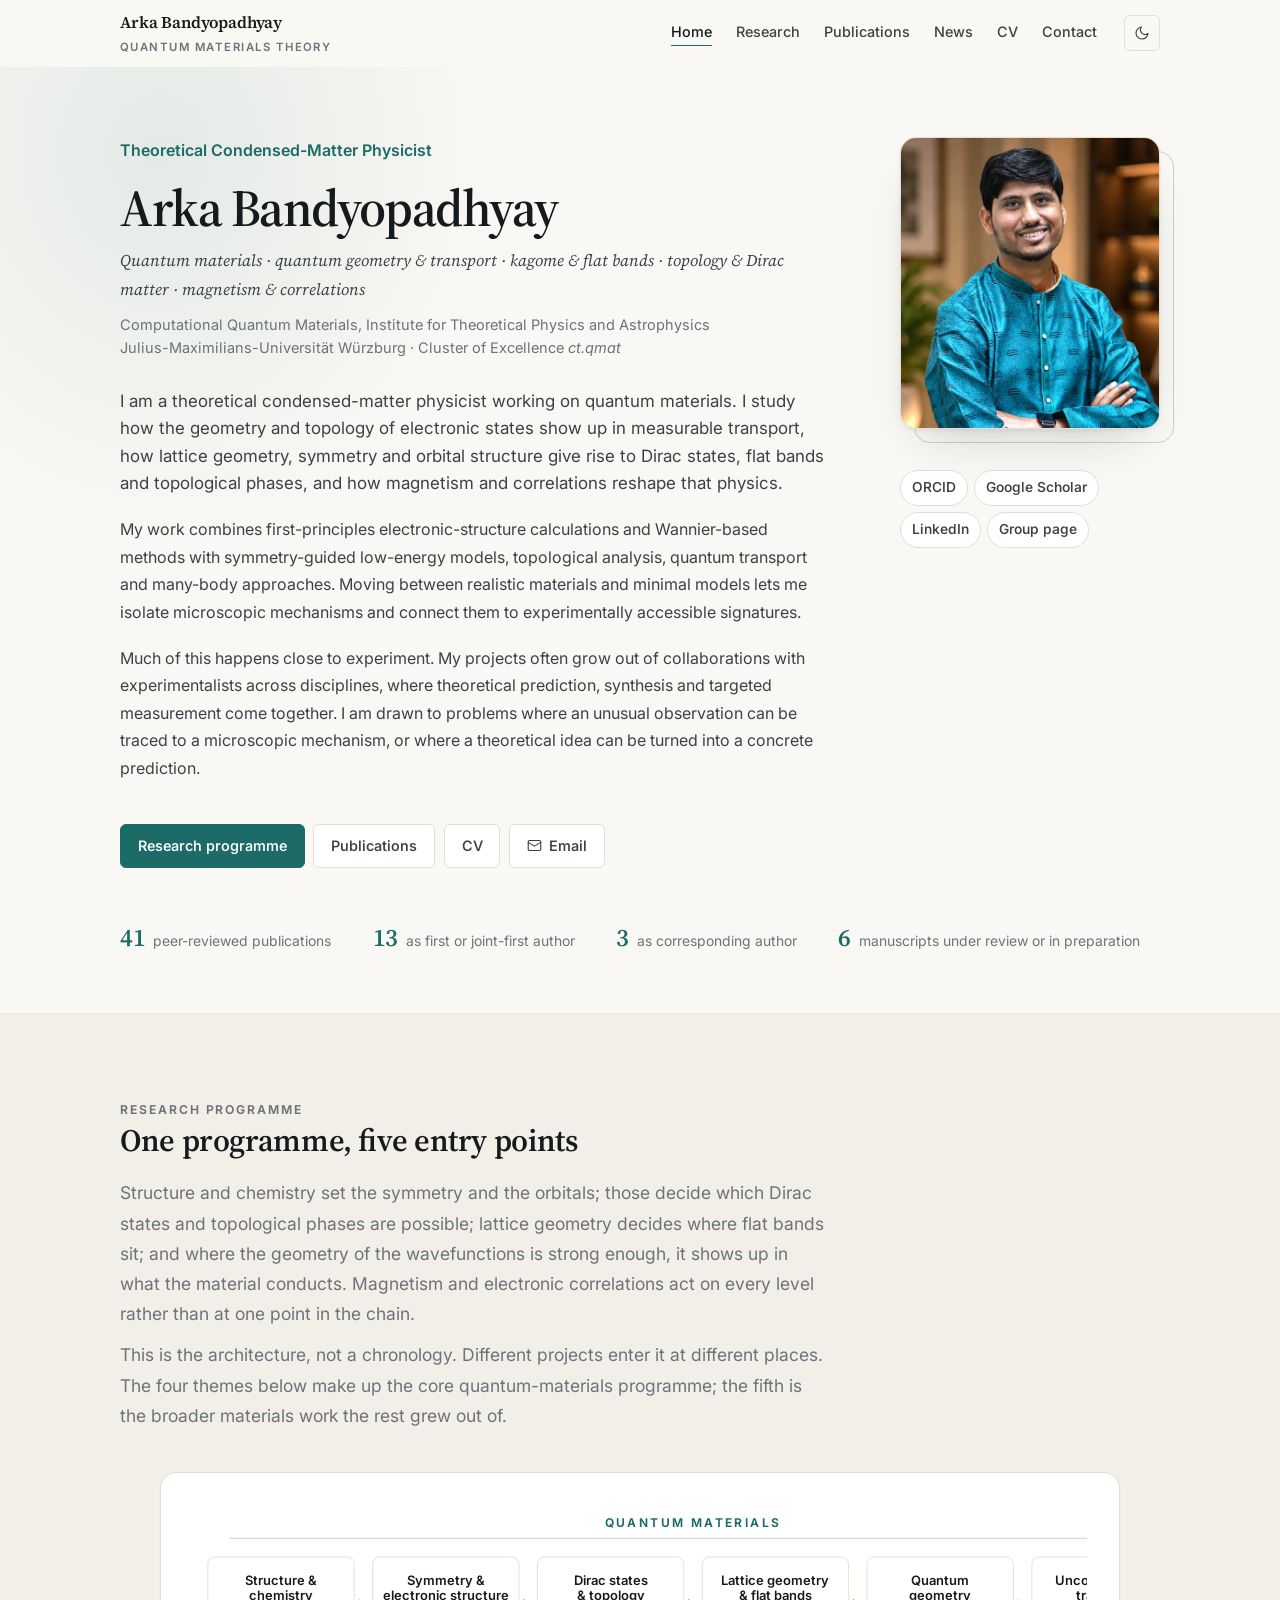
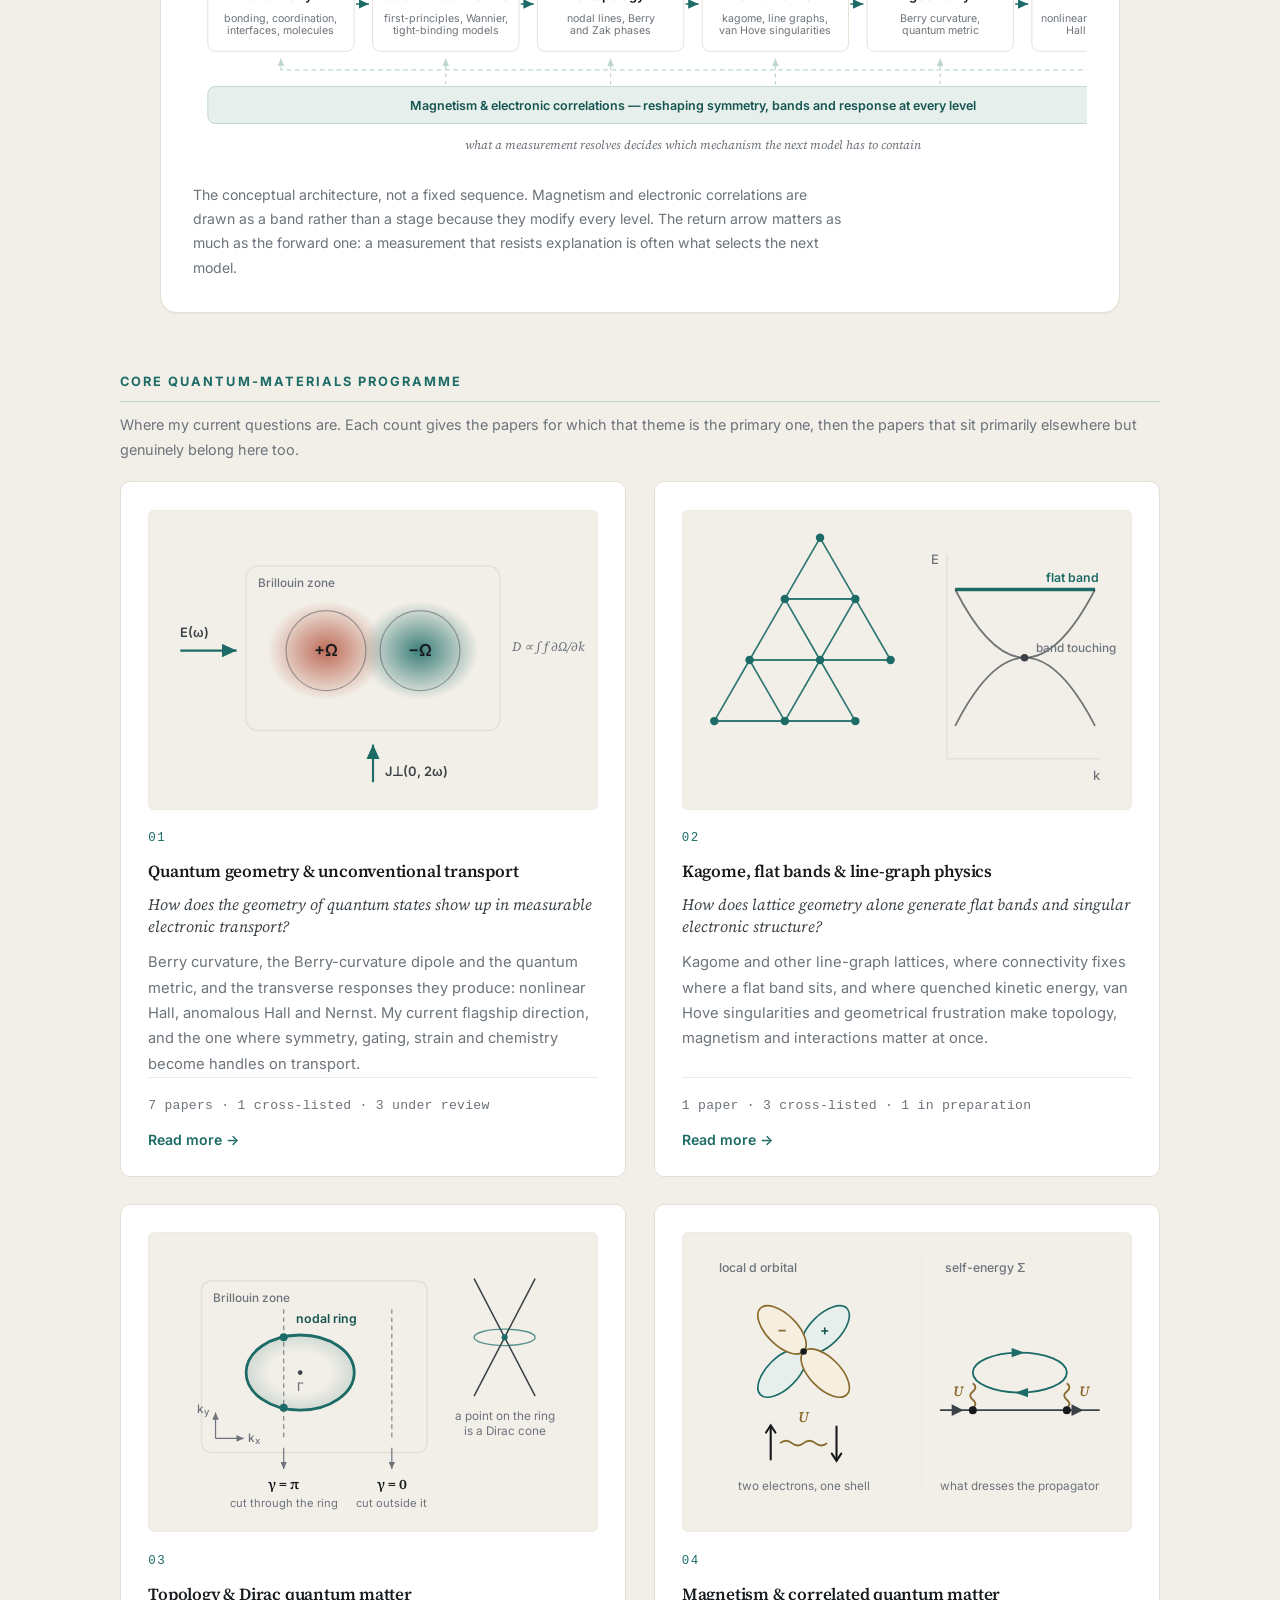
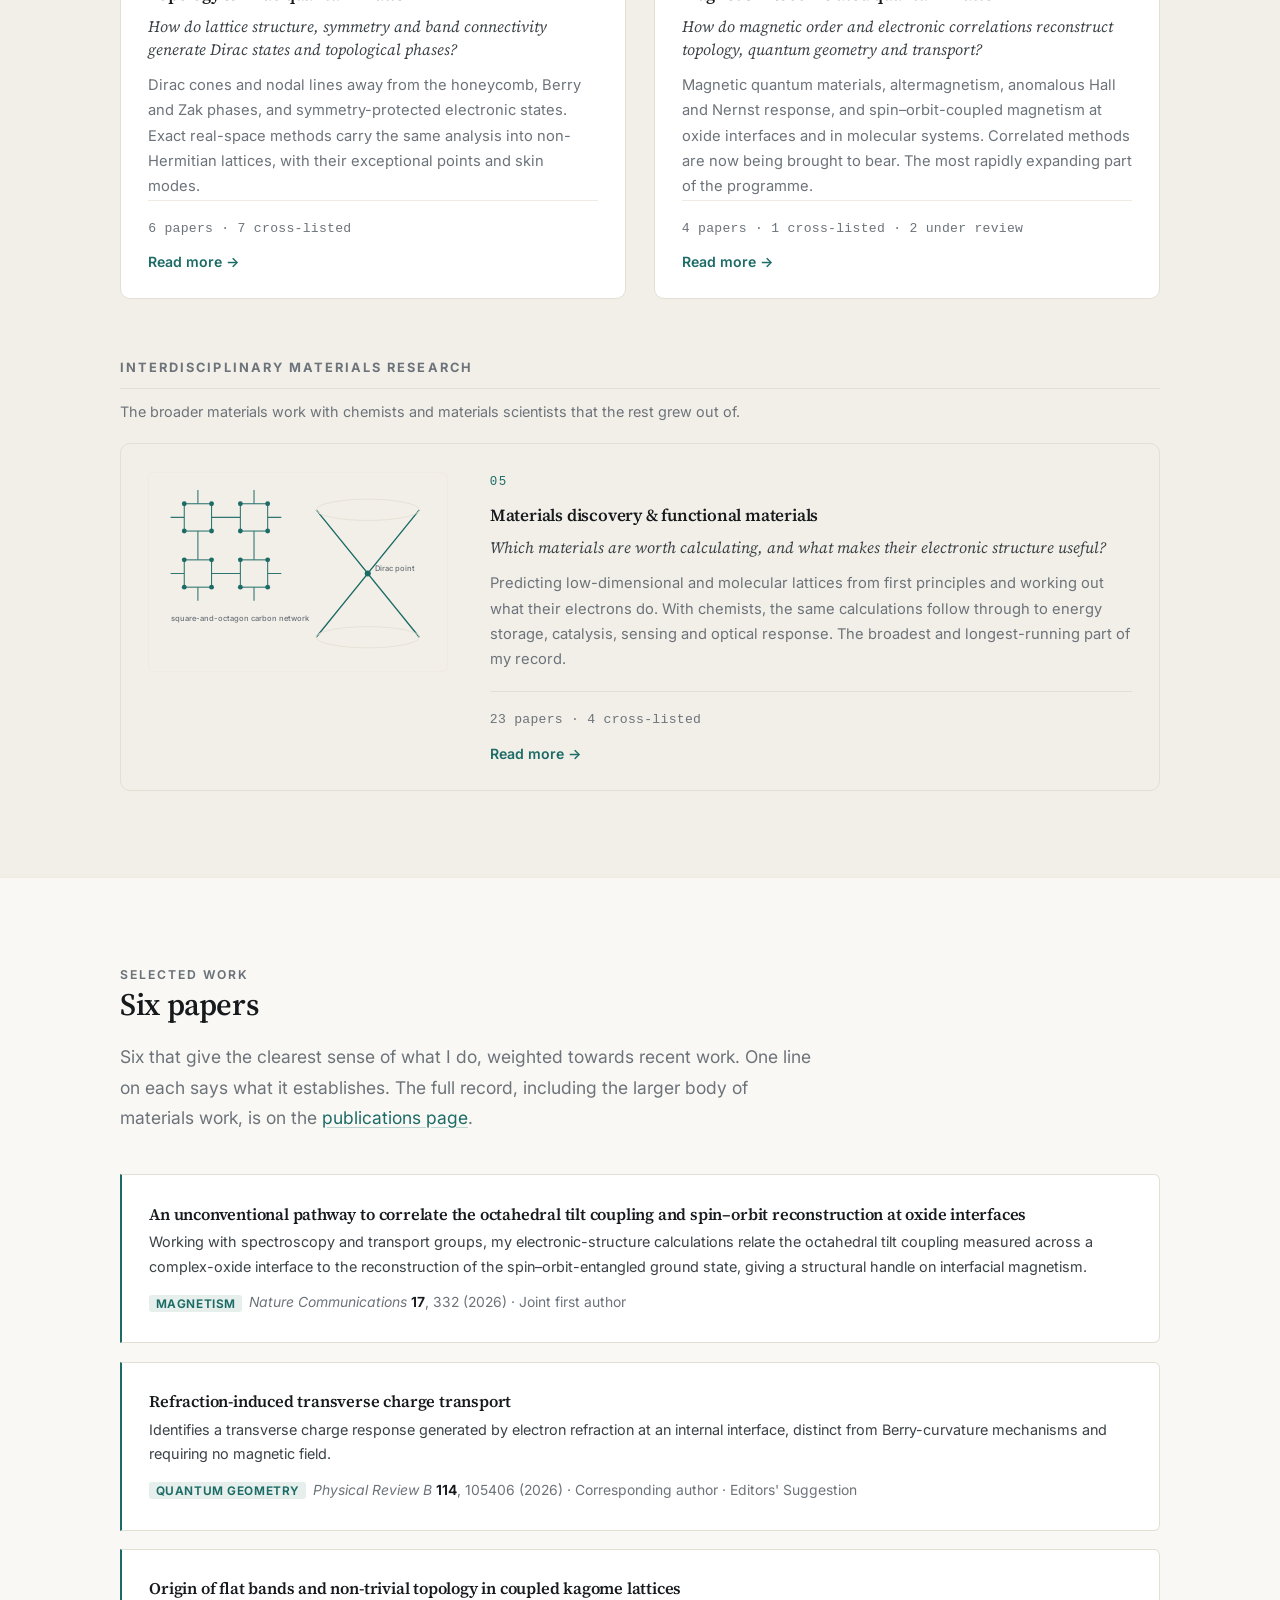
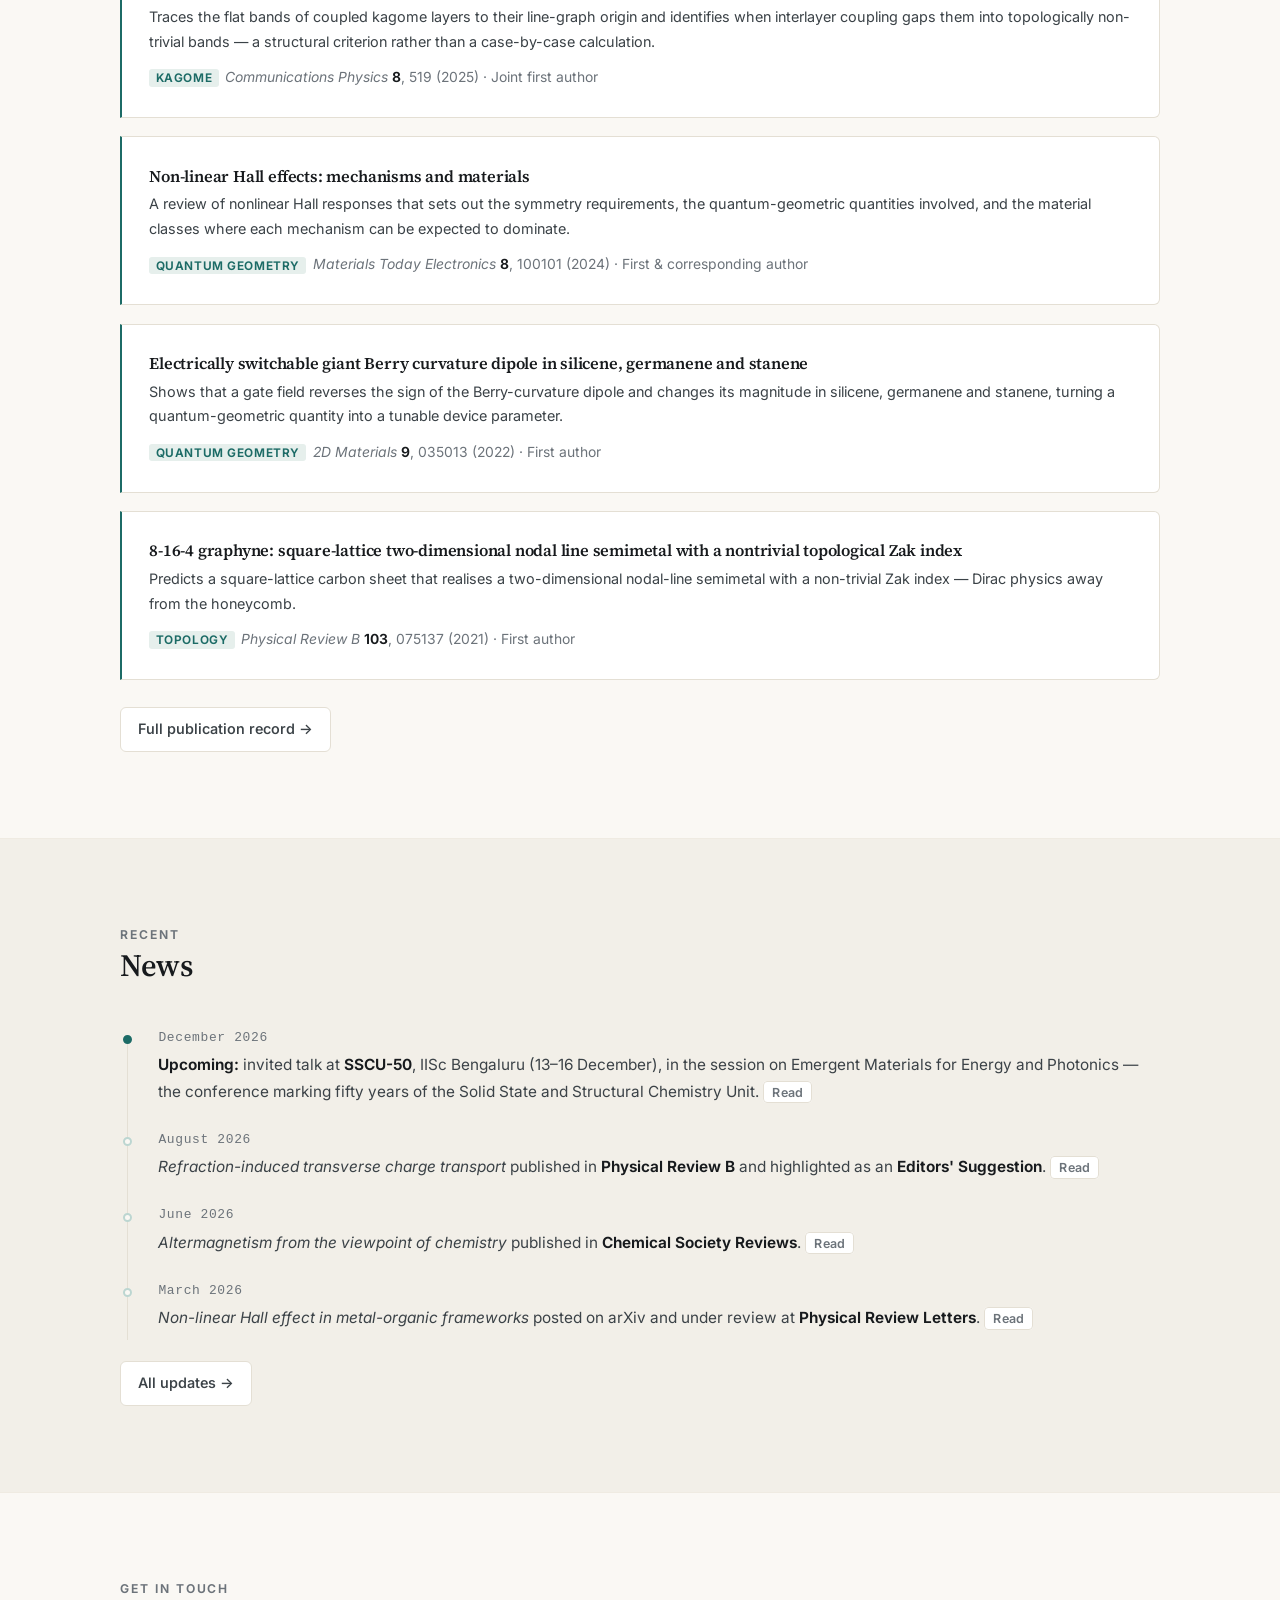
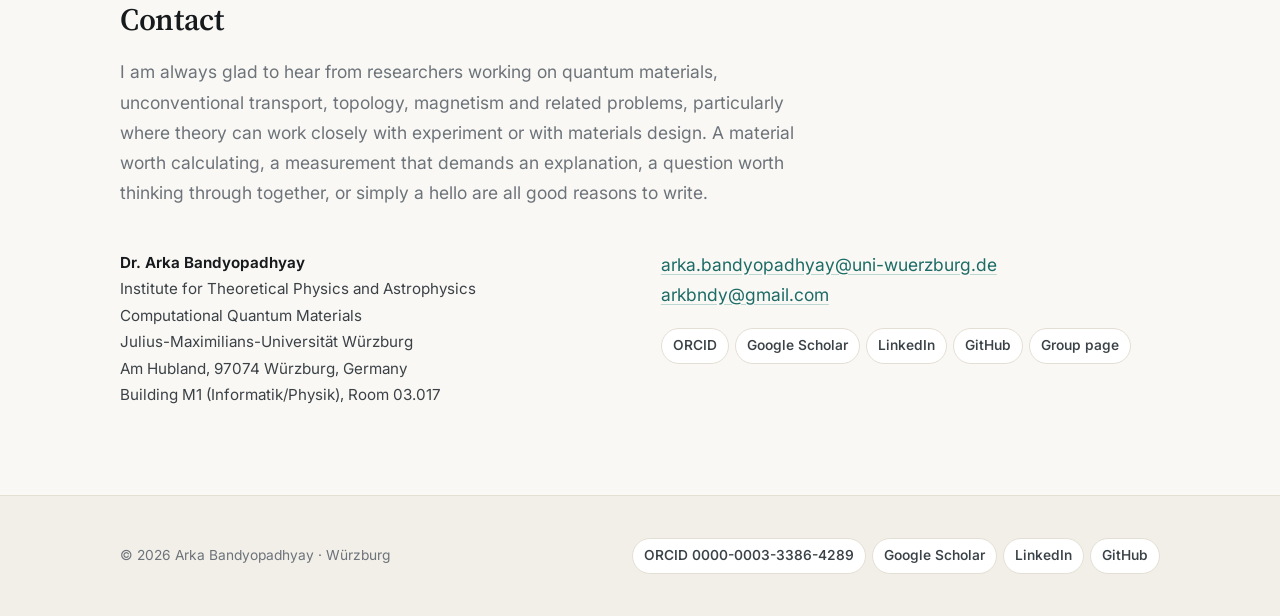
==== commit 03083ad9: "Larger type in the programme map Co-Authored-By: Claude Opus 5 <noreply@anthropic.com> Claude-Sessio" ====
--- a/index.html
+++ b/index.html
@@ -164,7 +164,7 @@
     </marker>
   </defs>
 
-  <text x="540" y="24" text-anchor="middle" style="fill:var(--accent);font:650 12px var(--sans);letter-spacing:.22em">QUANTUM MATERIALS</text>
+  <text x="540" y="24" text-anchor="middle" style="fill:var(--accent);font:650 13px var(--sans);letter-spacing:.2em">QUANTUM MATERIALS</text>
   <line x1="40" y1="36" x2="1040" y2="36" style="stroke:var(--accent-line);stroke-width:1"/>
 
   <g style="fill:var(--surface);stroke:var(--rule);stroke-width:1">
@@ -176,7 +176,7 @@
     <rect x="906" y="56" width="158" height="102" rx="8"/>
   </g>
 
-  <g style="fill:var(--ink);font:600 12.5px var(--sans)" text-anchor="middle">
+  <g style="fill:var(--ink);font:600 14px var(--sans)" text-anchor="middle">
     <text x="95"  y="86">Structure &amp;</text><text x="95"  y="103">chemistry</text>
     <text x="273" y="86">Symmetry &amp;</text><text x="273" y="103">electronic structure</text>
     <text x="451" y="86">Dirac states</text><text x="451" y="103">&amp; topology</text>
@@ -184,7 +184,7 @@
     <text x="807" y="86">Quantum</text><text x="807" y="103">geometry</text>
     <text x="985" y="86">Unconventional</text><text x="985" y="103">transport</text>
   </g>
-  <g style="fill:var(--muted);font:400 10px var(--sans)" text-anchor="middle">
+  <g style="fill:var(--muted);font:400 11.5px var(--sans)" text-anchor="middle">
     <text x="95"  y="126">bonding, coordination,</text><text x="95"  y="139">interfaces, molecules</text>
     <text x="273" y="126">first-principles, Wannier,</text><text x="273" y="139">tight-binding models</text>
     <text x="451" y="126">nodal lines, Berry</text><text x="451" y="139">and Zak phases</text>
@@ -199,14 +199,14 @@
   </g>
 
   <rect x="16" y="196" width="1048" height="40" rx="8" style="fill:var(--accent-soft);stroke:var(--accent-line);stroke-width:1"/>
-  <text x="540" y="221" text-anchor="middle" style="fill:var(--accent-2);font:600 12px var(--sans)">Magnetism &amp; electronic correlations &mdash; reshaping symmetry, bands and response at every level</text>
+  <text x="540" y="221" text-anchor="middle" style="fill:var(--accent-2);font:600 13.5px var(--sans)">Magnetism &amp; electronic correlations &mdash; reshaping symmetry, bands and response at every level</text>
   <g style="stroke:var(--accent-line);stroke-width:1.3;fill:none;stroke-dasharray:4 4" marker-end="url(#mArrowSoft)">
     <path d="M273 194 V166"/><path d="M451 194 V166"/><path d="M629 194 V166"/>
     <path d="M807 194 V166"/><path d="M985 194 V166"/>
   </g>
 
   <path d="M1040 158 V178 H95 V166" style="stroke:var(--accent-line);stroke-width:1.3;fill:none;stroke-dasharray:5 4" marker-end="url(#mArrowSoft)"/>
-  <text x="540" y="264" text-anchor="middle" style="fill:var(--muted);font:italic 400 11.5px var(--serif)">what a measurement resolves decides which mechanism the next model has to contain</text>
+  <text x="540" y="264" text-anchor="middle" style="fill:var(--muted);font:italic 400 13px var(--serif)">what a measurement resolves decides which mechanism the next model has to contain</text>
 </svg></div>
       <figcaption>The conceptual architecture, not a fixed sequence. Magnetism and electronic
         correlations are drawn as a band rather than a stage because they modify every level. The return
--- a/assets/css/style.css
+++ b/assets/css/style.css
@@ -280,7 +280,7 @@
 /* ---------- Programme map ---------------------------------------------- */
 .map { border: 1px solid var(--rule); border-radius: var(--r-lg); background: var(--surface); padding: clamp(1.2rem, 3vw, 2rem); box-shadow: var(--shadow-sm); }
 .map-scroll { overflow-x: auto; -webkit-overflow-scrolling: touch; }
-.map-scroll svg { display: block; width: 100%; min-width: 880px; height: auto; }
+.map-scroll svg { display: block; width: 100%; min-width: 1000px; height: auto; }
 .map-scroll:focus-visible { outline: 2px solid var(--accent); outline-offset: 4px; border-radius: var(--r-sm); }
 .map figcaption { font-size: .88rem; color: var(--muted); margin-top: var(--s3); max-width: 72ch; }
 
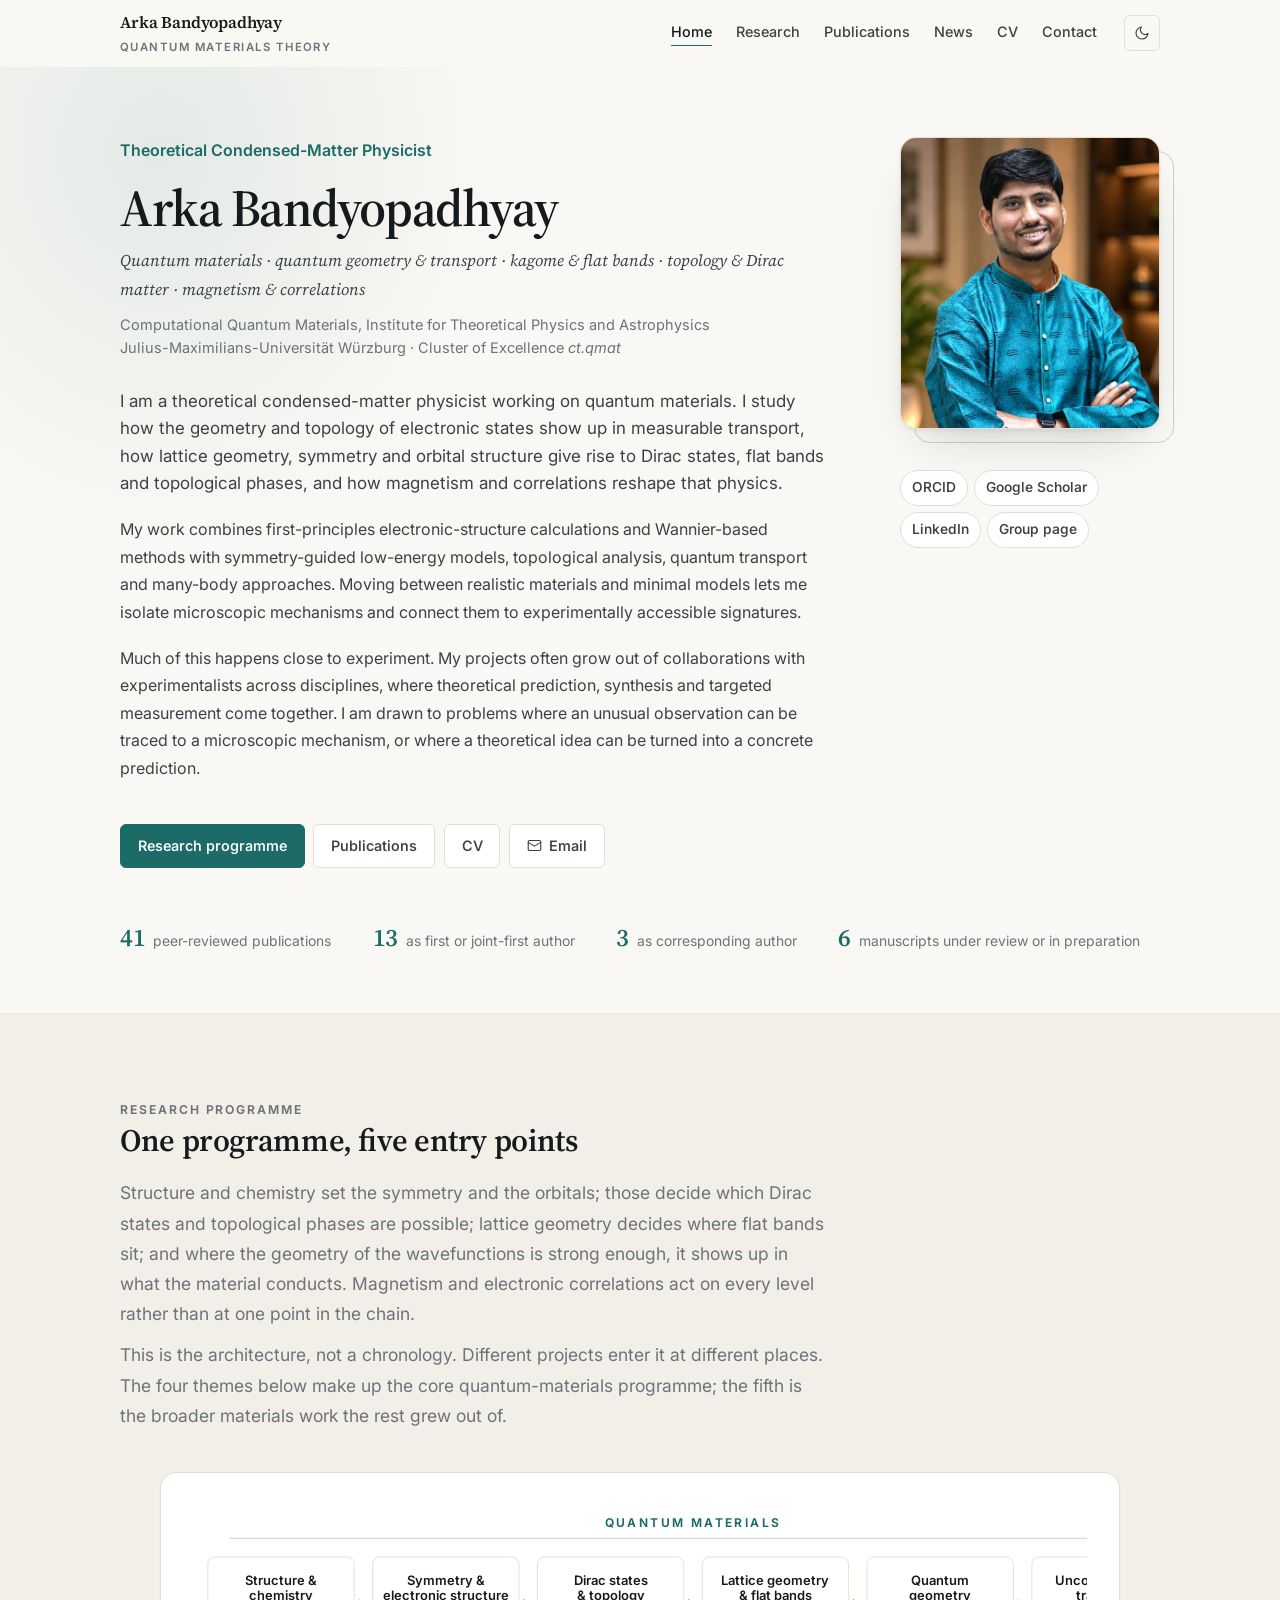
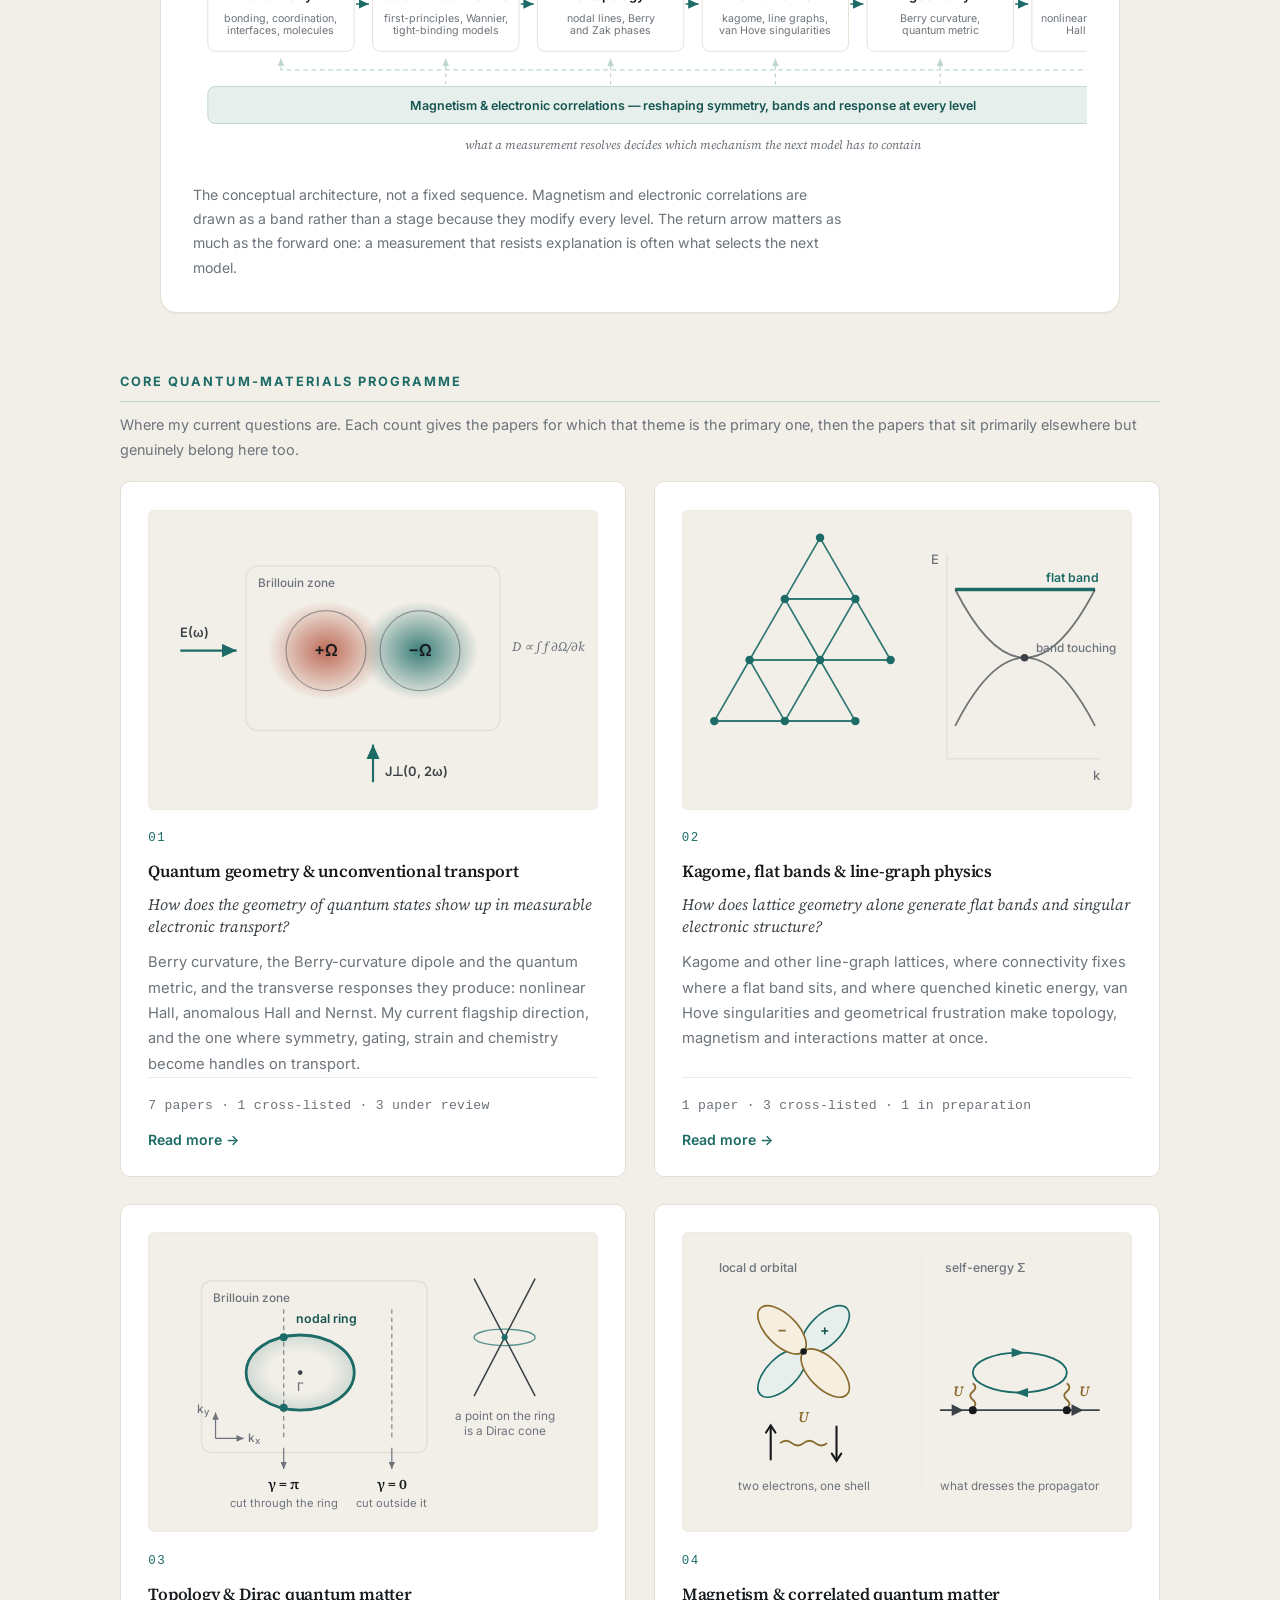
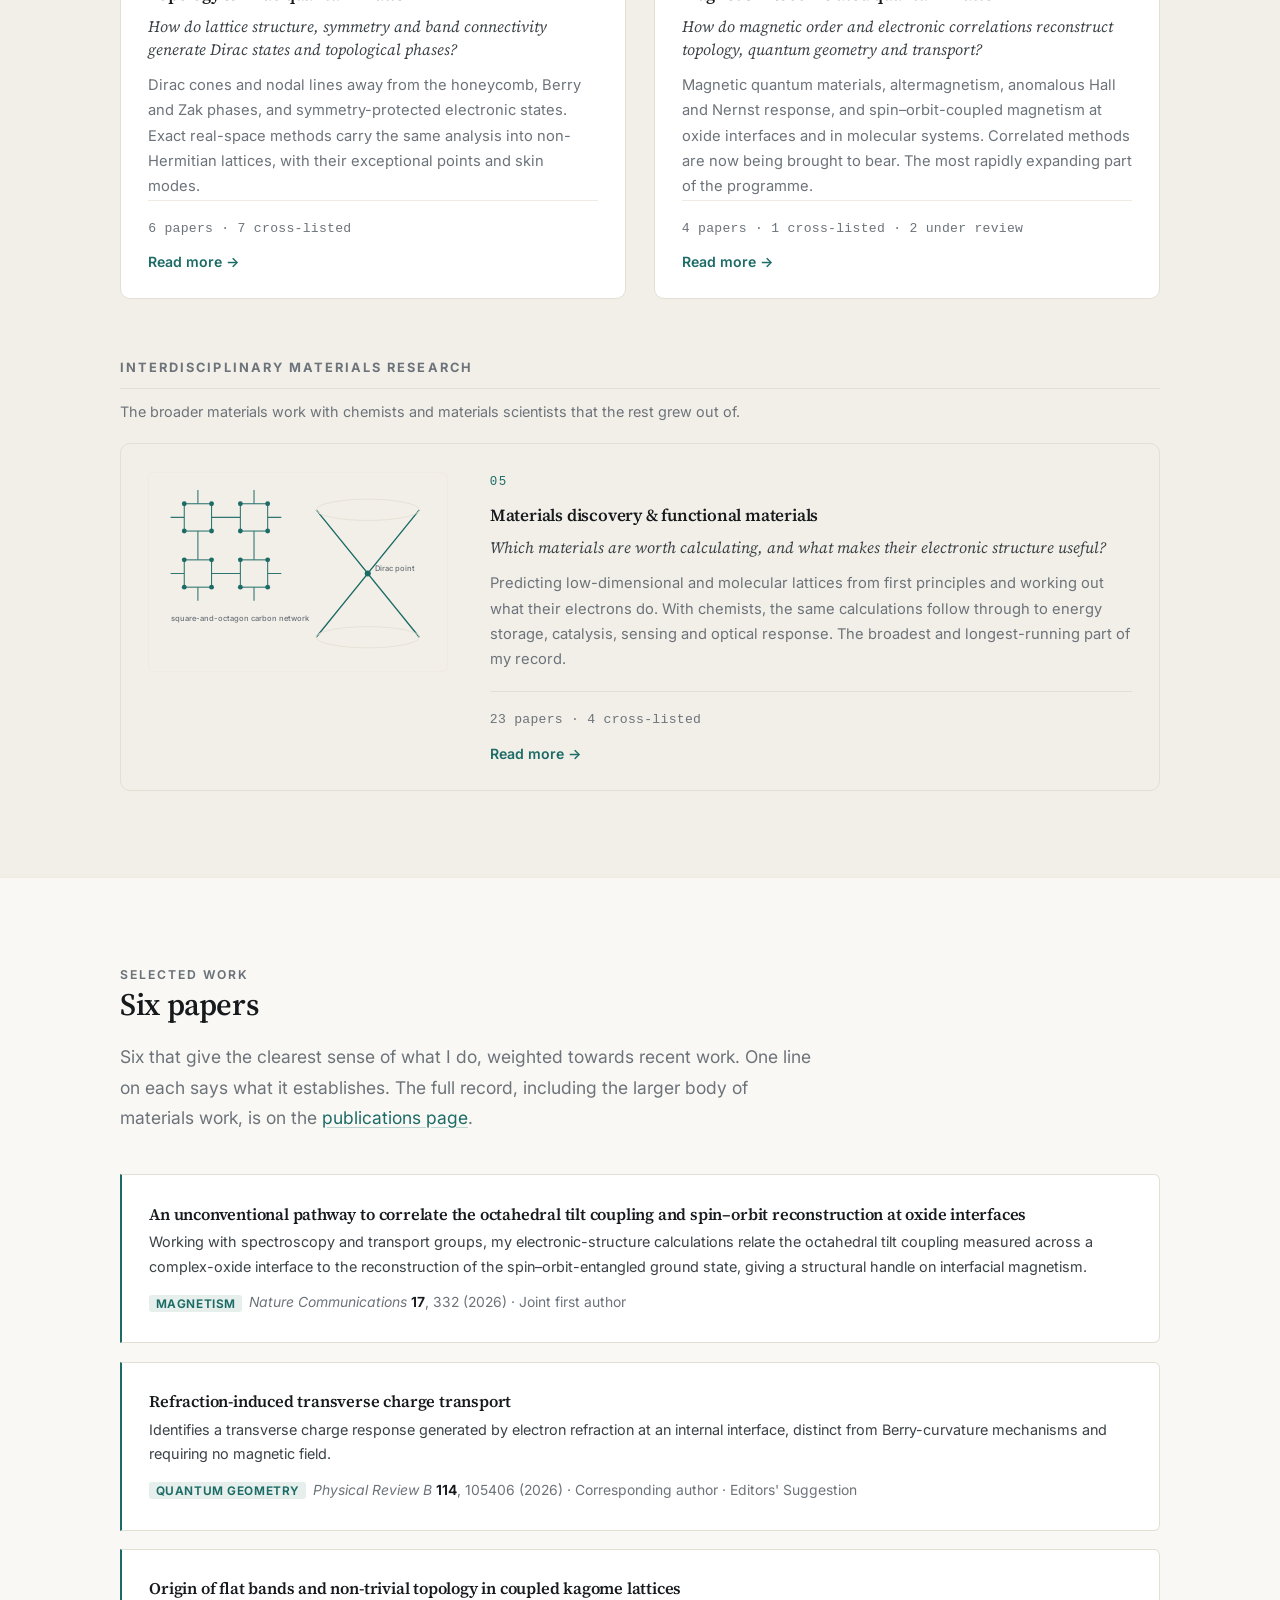
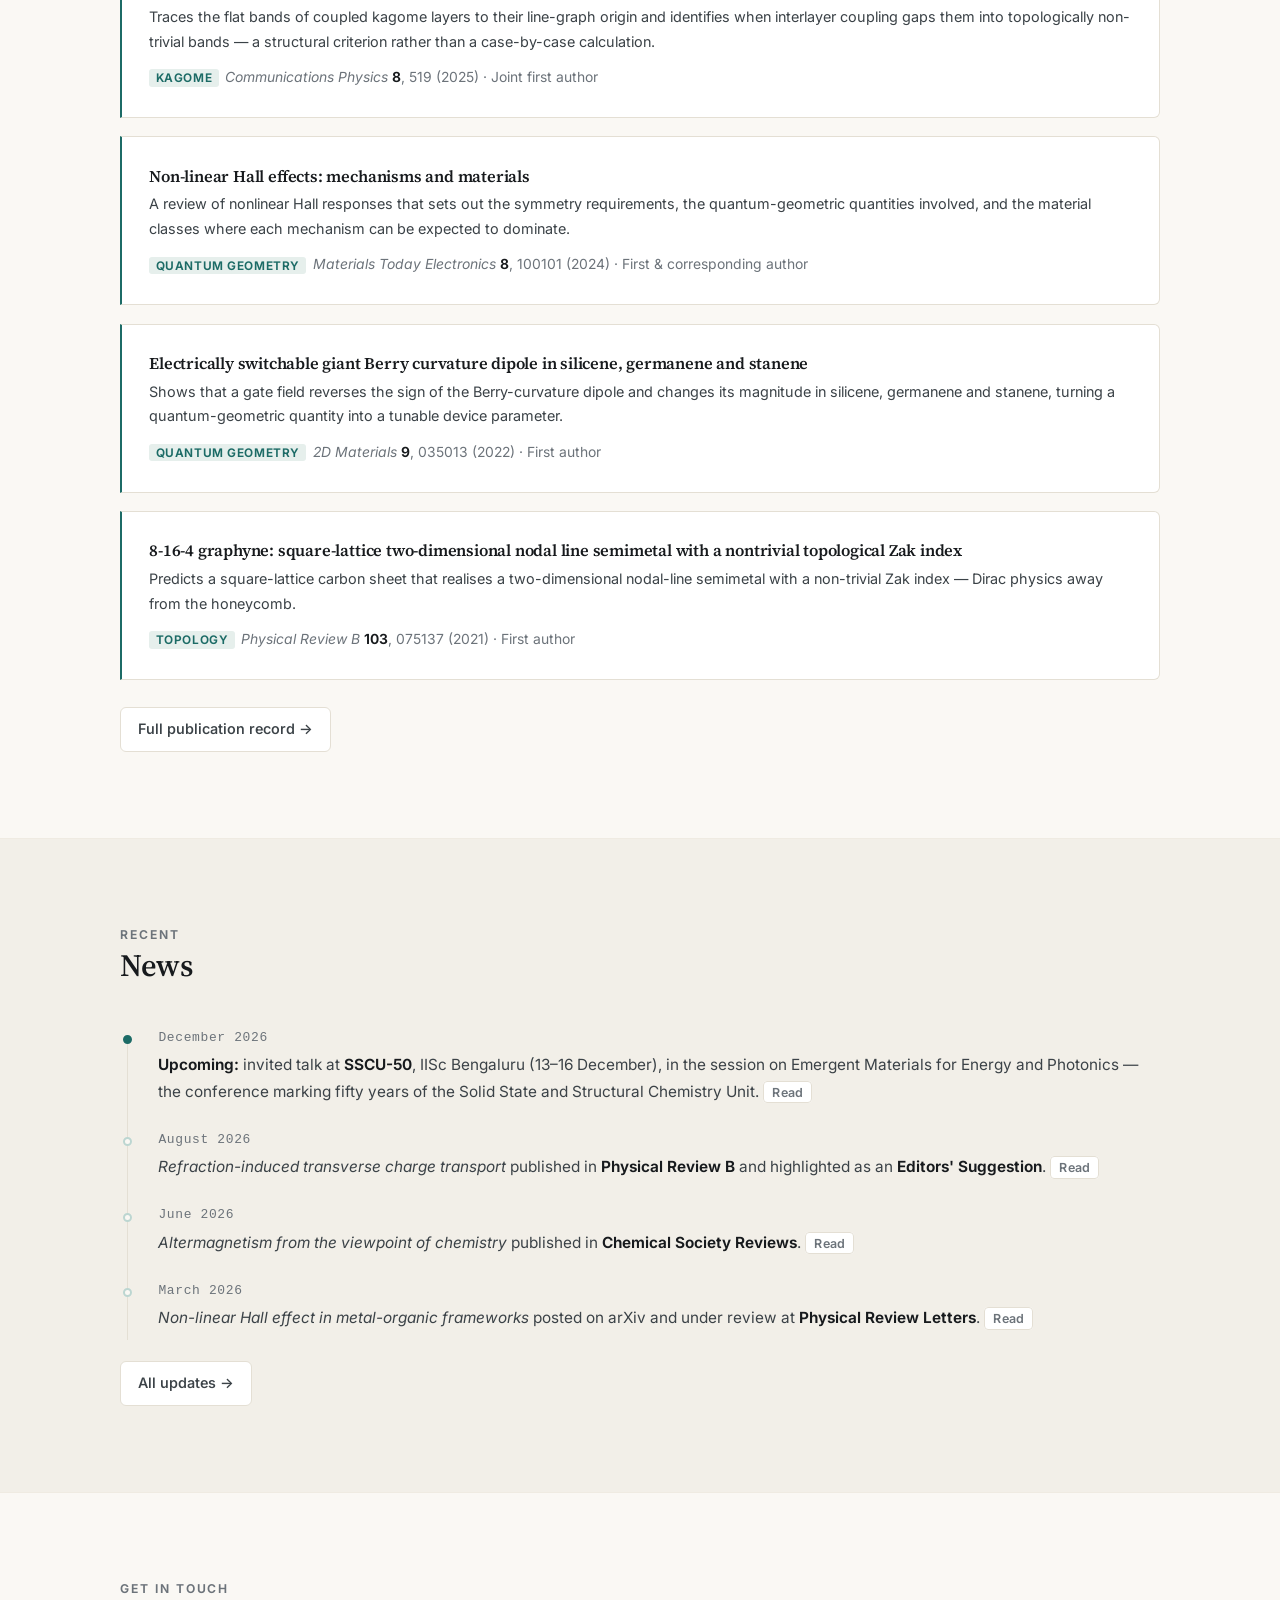
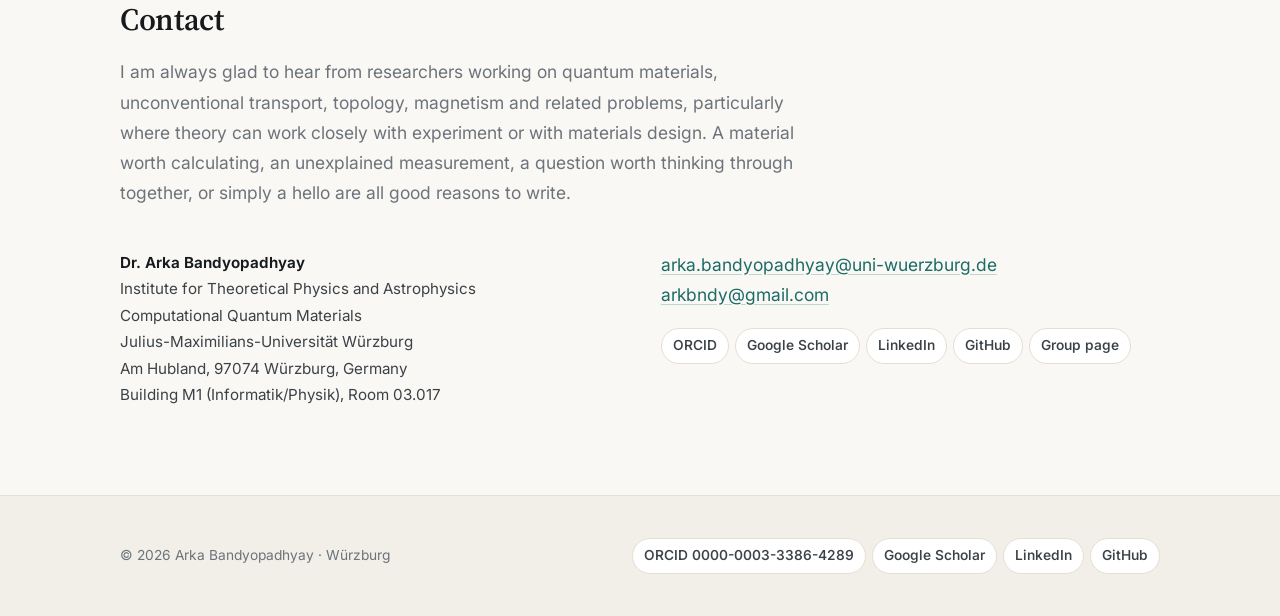
==== commit ab0d2d1b: "Reword the contact invitation Co-Authored-By: Claude Opus 5 <noreply@anthropic.com> Claude-Session: " ====
--- a/index.html
+++ b/index.html
@@ -463,8 +463,8 @@
       <h2>Contact</h2>
       <p>I am always glad to hear from researchers working on quantum materials, unconventional transport,
         topology, magnetism and related problems, particularly where theory can work closely with experiment
-        or with materials design. A material worth calculating, a measurement that demands an explanation,
-        a question worth thinking through together, or simply a hello are all good reasons to write.</p>
+        or with materials design. A material worth calculating, an unexplained measurement, a question
+        worth thinking through together, or simply a hello are all good reasons to write.</p>
     </div>
     <div class="contact-grid">
       <address>
